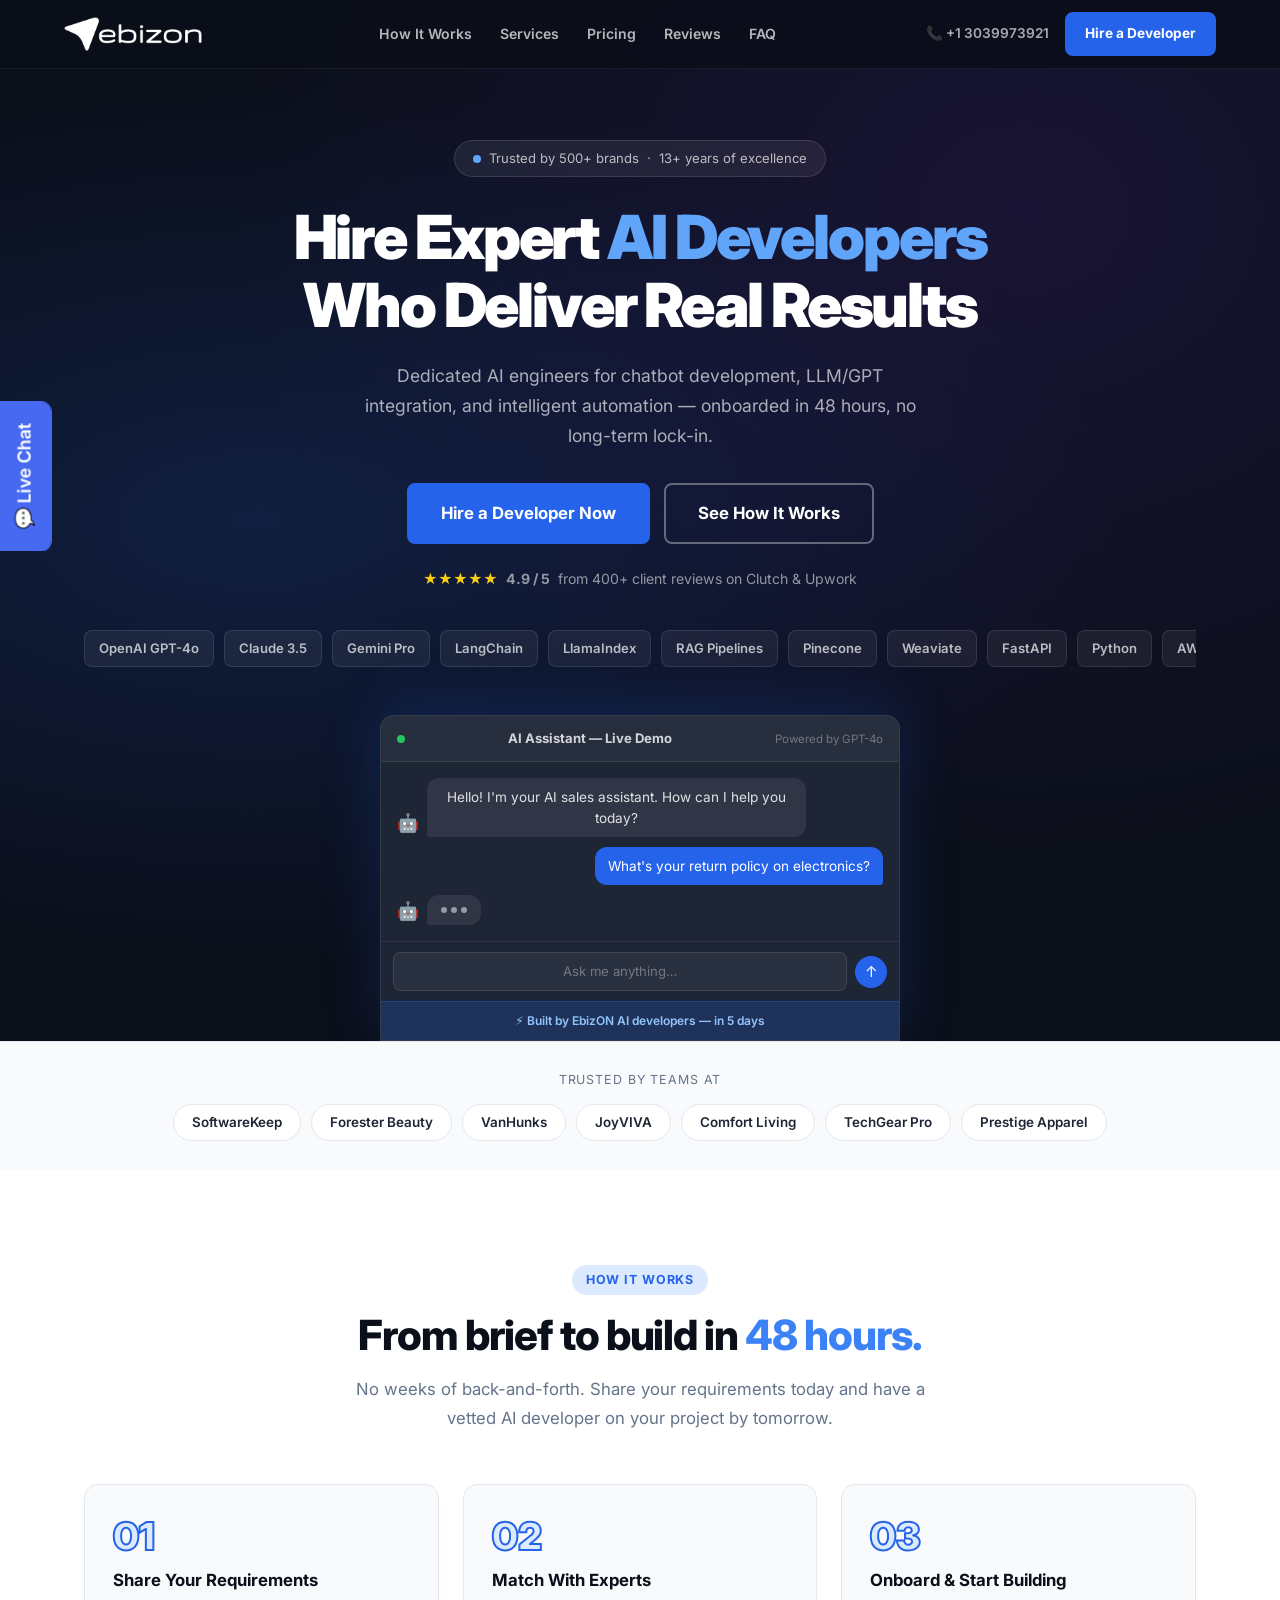
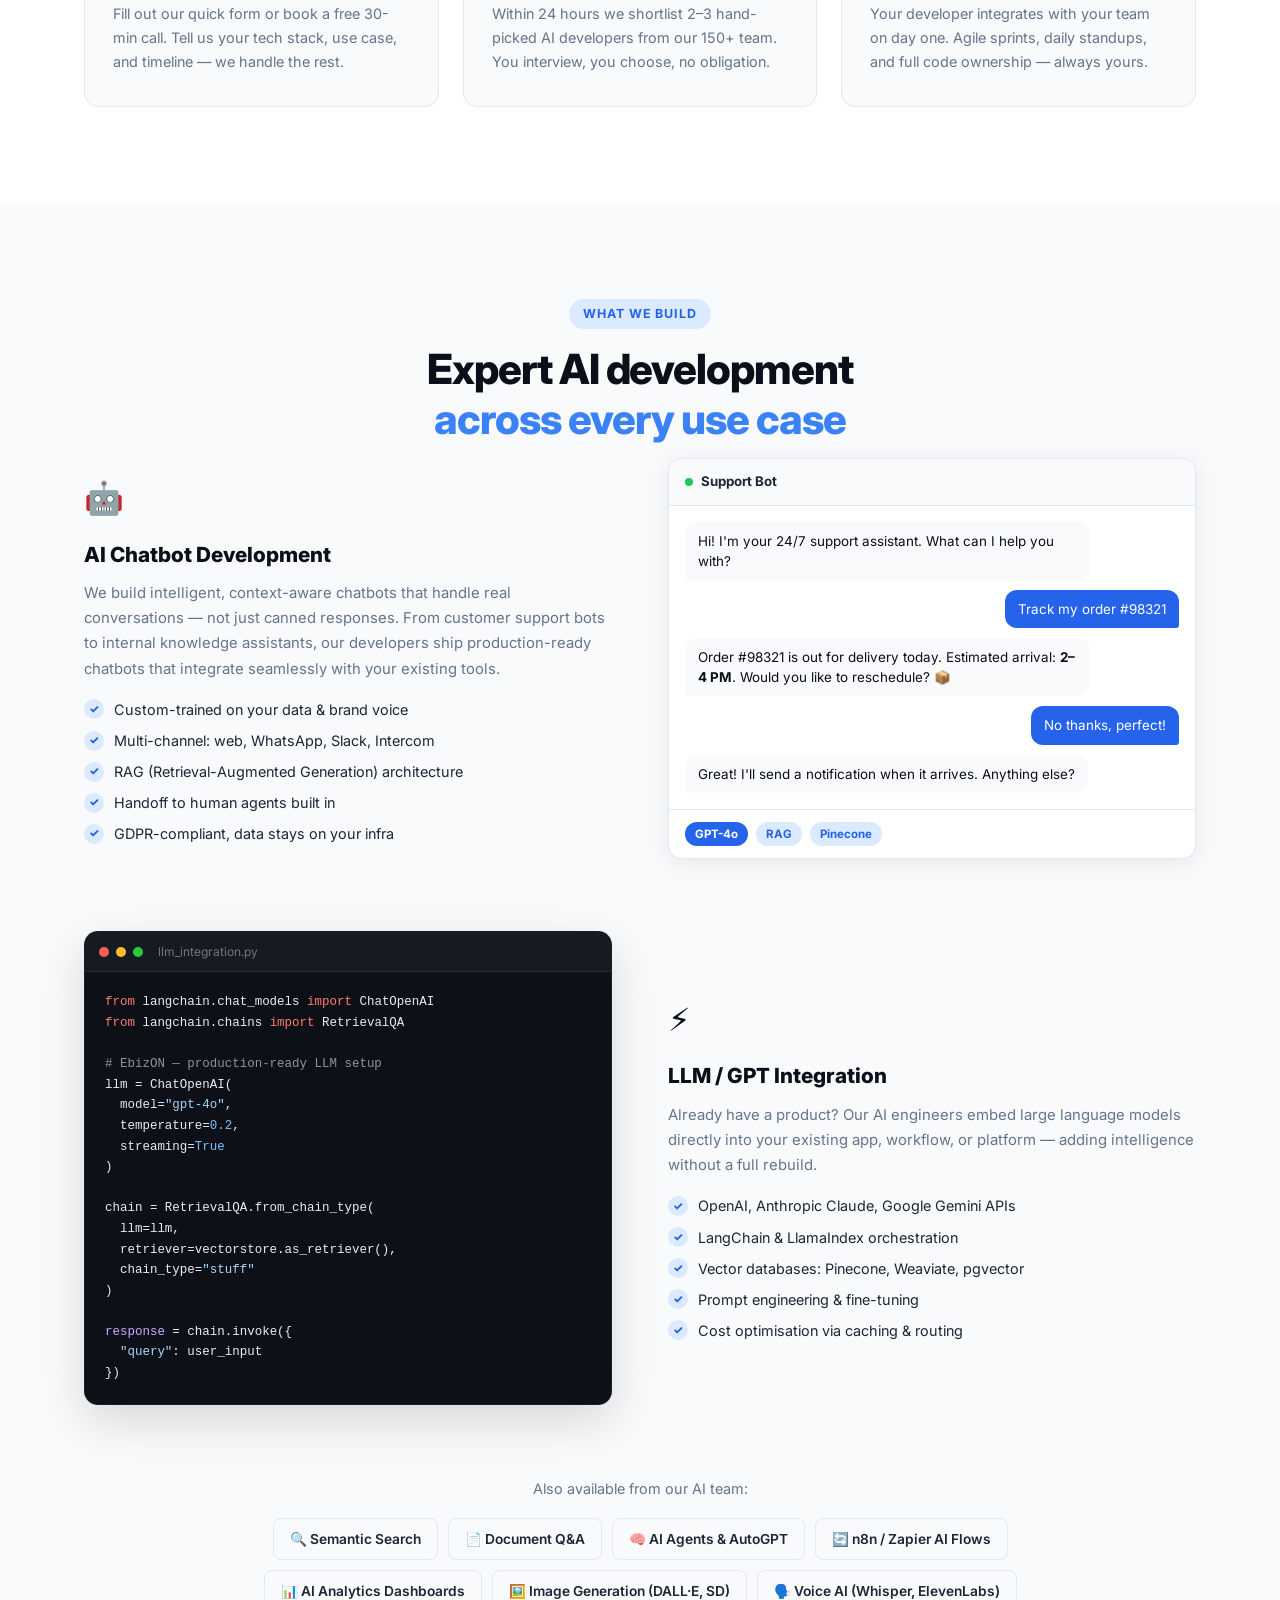
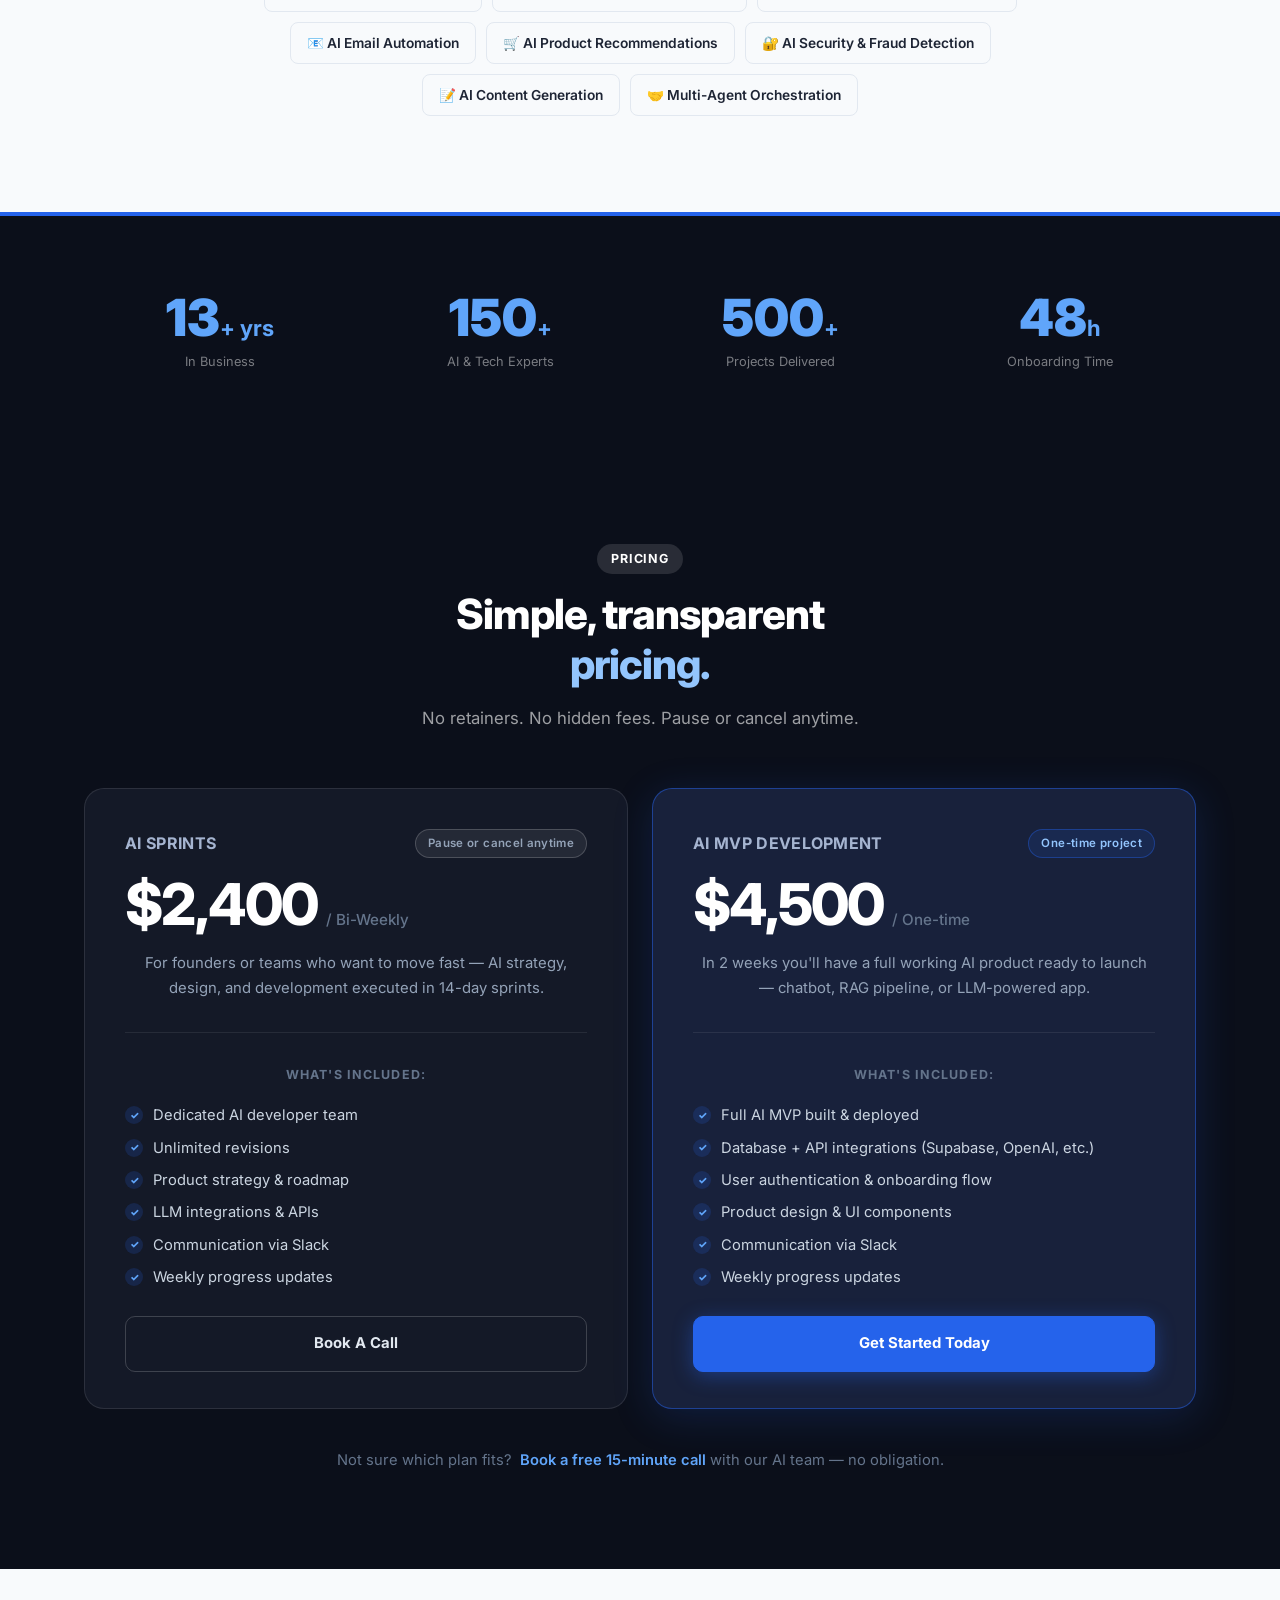
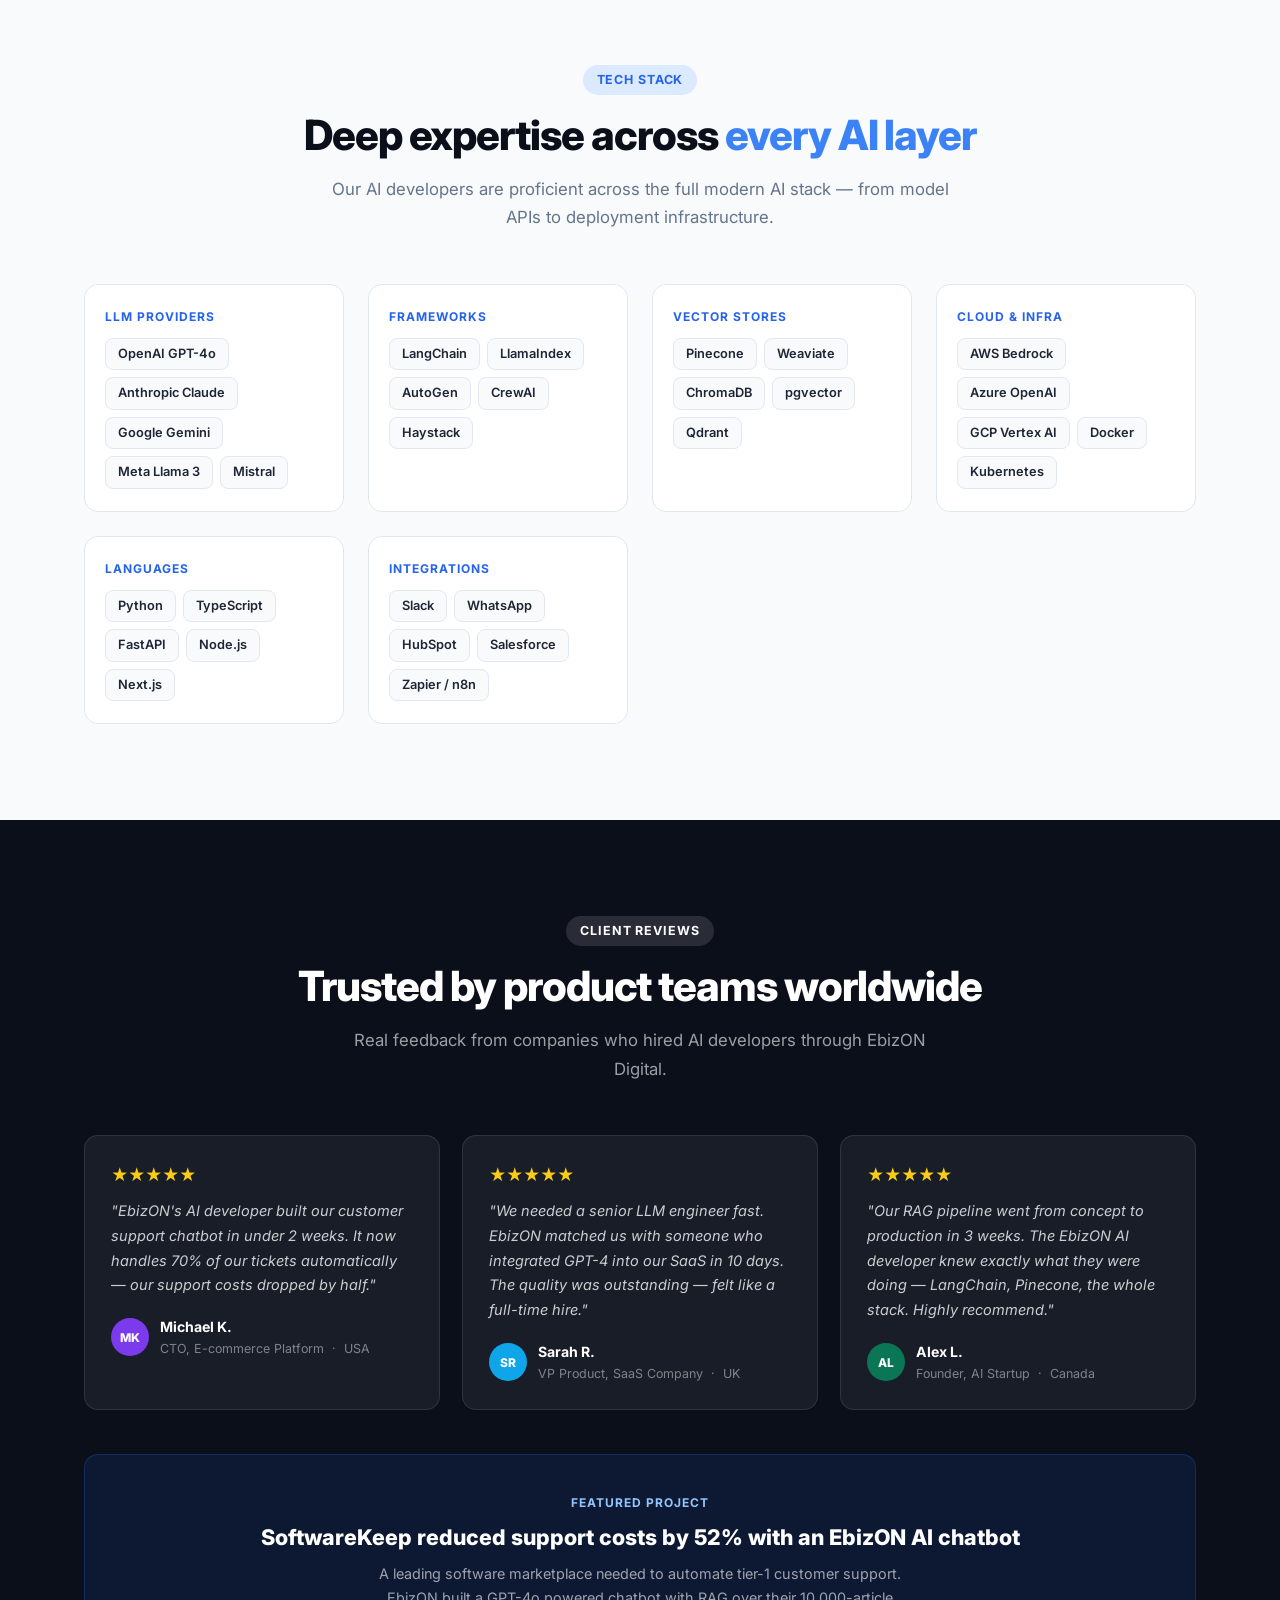
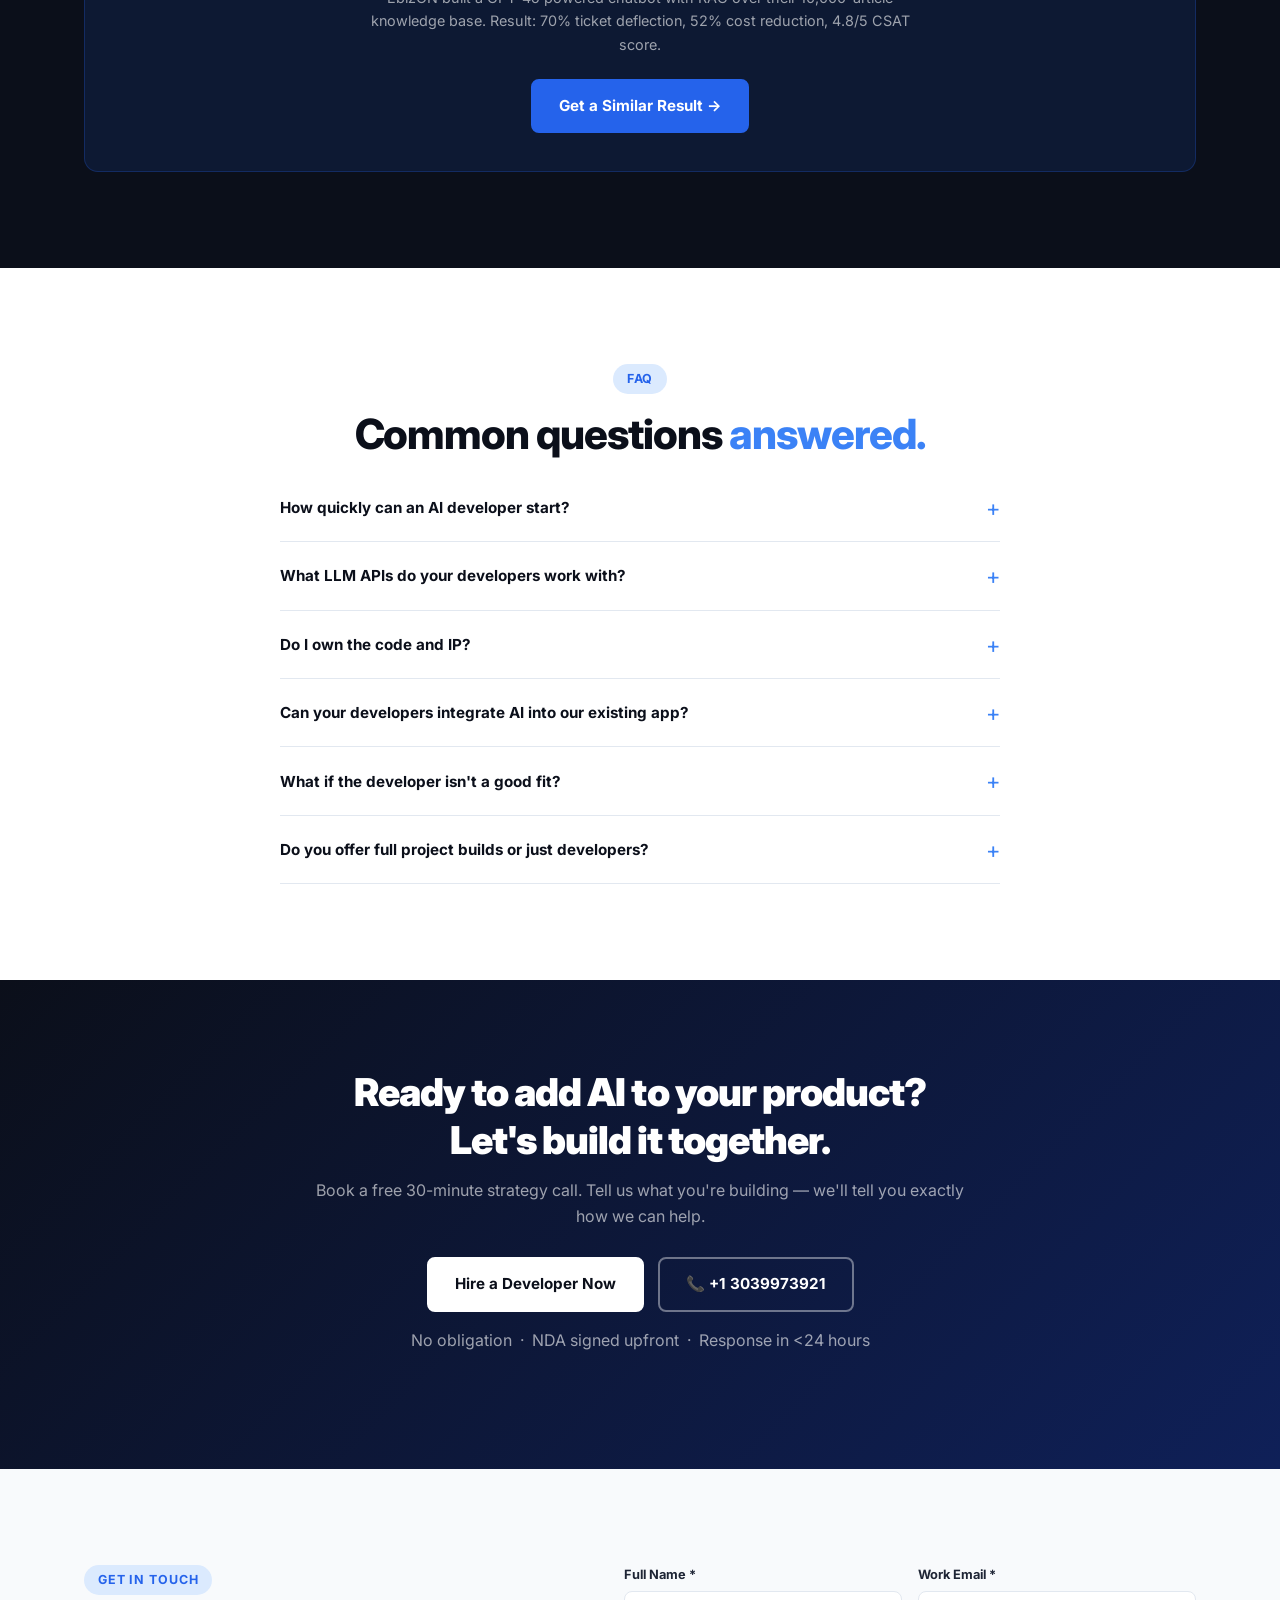
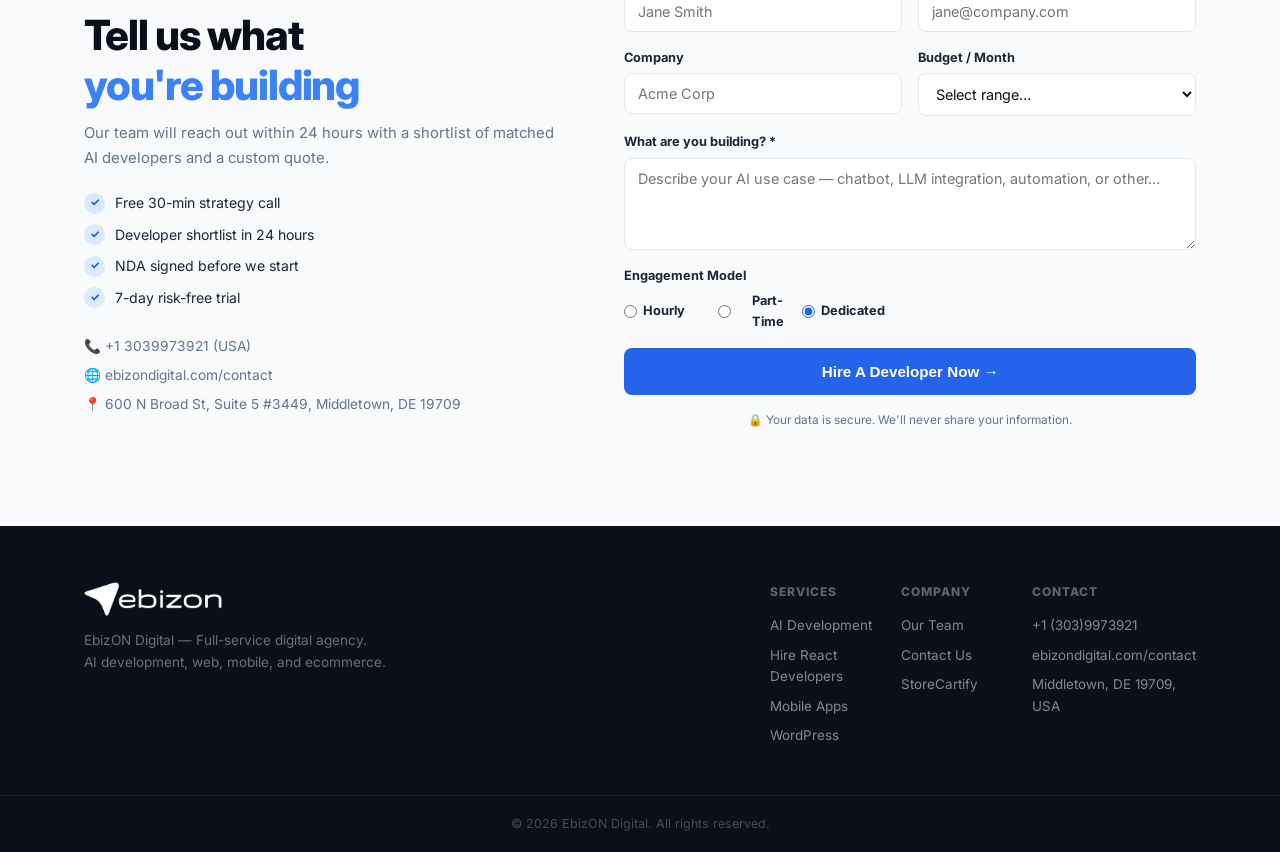
==== ai-developer/index.html @ 6c829e99 "number changed" ====
<!DOCTYPE html>
<html lang="en">

<head>

  <!-- Google Tag Manager -->
  <script>(function (w, d, s, l, i) {
      w[l] = w[l] || []; w[l].push({
        'gtm.start':
          new Date().getTime(), event: 'gtm.js'
      }); var f = d.getElementsByTagName(s)[0],
        j = d.createElement(s), dl = l != 'dataLayer' ? '&l=' + l : ''; j.async = true; j.src =
          'https://www.googletagmanager.com/gtm.js?id=' + i + dl; f.parentNode.insertBefore(j, f);
    })(window, document, 'script', 'dataLayer', 'GTM-TFRWGHP');</script>
  <!-- End Google Tag Manager -->


  <meta charset="UTF-8" />
  <meta name="viewport" content="width=device-width, initial-scale=1.0" />
  <title>Hire AI Developer | EbizON Digital — Expert AI Chatbot & LLM Integration Teams</title>
  <meta name="description"
    content="Hire dedicated AI developers from EbizON Digital. Expert teams in AI chatbot development, LLM/GPT integration, OpenAI, Claude, and LangChain. 13+ years, 500+ projects." />
  <link rel="preconnect" href="https://fonts.googleapis.com" />
  <link rel="preconnect" href="https://fonts.gstatic.com" crossorigin />
  <link href="https://fonts.googleapis.com/css2?family=Inter:wght@400;500;600;700;800;900&display=swap"
    rel="stylesheet" />
  <link rel="stylesheet" href="style.css?v=5" />
  <link rel="icon" type="image/png" href="favicon.png" sizes="50x50" />
</head>

<body>

  <!-- Google Tag Manager (noscript) -->
  <noscript><iframe src="https://www.googletagmanager.com/ns.html?id=GTM-TFRWGHP" height="0" width="0"
      style="display:none;visibility:hidden"></iframe></noscript>
  <!-- End Google Tag Manager (noscript) -->

  <div class="live-chat-banner" id="liveChatBanner">
    <div class="live-chat-inner">

      <img src="https://static.intercomassets.com/avatars/2113949/square_128/custom_avatar-1604047472.png" alt="Agent">

      <h2>LIVE CHAT - ONLINE NOW</h2>

      <p>Hi, we are here to help if you have questions.</p>

      <div class="live-chat-btns">
        <a href="javascript:void(0)" onclick="window.Intercom && window.Intercom('show'); closeBanner()"
          class="start-btn plausible-event-name=Yes , Start Now">
          Yes , Start Now
        </a>

        <a href="javascript:void(0)" class="no-btn plausible-event-name=No , Thanks" onclick="closeBanner()">
          No, Thanks
        </a>
      </div>

    </div>
  </div>

  <!-- ══ NAVBAR ═══════════════════════════════════════════════════════════ -->
  <header id="navbar">
    <div class="nav-inner">
      <a href="https://www.ebizondigital.com/" class="nav-logo">
        <img src="logo.webp" alt="EbizON Digital" class="logo-img logo-img-light" />
      </a>
      <nav id="navLinks" class="nav-links">
        <a href="#how-it-works">How It Works</a>
        <a href="#services">Services</a>
        <a href="#pricing">Pricing</a>
        <a href="#testimonials">Reviews</a>
        <a href="#faq">FAQ</a>
      </nav>
      <div class="nav-right">
        <a href="tel:+18183356585" class="nav-phone">📞 +1 3039973921</a>
        <a href="#contact" class="btn btn-primary btn-sm">Hire a Developer</a>
      </div>
      <button id="burger" class="burger" aria-label="Menu">
        <span></span><span></span><span></span>
      </button>
    </div>
  </header>

  <!-- ══ HERO ══════════════════════════════════════════════════════════════ -->
  <section class="hero">
    <div class="hero-inner">
      <div class="eyebrow">
        <span class="eyebrow-dot"></span>
        Trusted by 500+ brands &nbsp;·&nbsp; 13+ years of excellence
      </div>
      <h1>Hire Expert <em>AI Developers</em><br>Who Deliver Real Results</h1>
      <p class="hero-sub">Dedicated AI engineers for chatbot development, LLM/GPT integration, and intelligent
        automation — onboarded in 48 hours, no long-term lock-in.</p>
      <div class="hero-ctas">
        <a href="#contact" class="btn btn-primary btn-lg plausible-event-name=Hire a Developer Now">Hire a Developer
          Now</a>
        <a href="#how-it-works" class="btn btn-outline btn-lg plausible-event-name=See How It Works">See How It
          Works</a>
      </div>
      <div class="hero-proof">
        <span class="stars">★★★★★</span>
        <strong>4.9 / 5</strong>
        <span>from 400+ client reviews on Clutch &amp; Upwork</span>
      </div>

      <!-- Tech stack ticker -->
      <div class="tech-ticker">
        <div class="ticker-track">
          <span class="tech-tag">OpenAI GPT-4o</span>
          <span class="tech-tag">Claude 3.5</span>
          <span class="tech-tag">Gemini Pro</span>
          <span class="tech-tag">LangChain</span>
          <span class="tech-tag">LlamaIndex</span>
          <span class="tech-tag">RAG Pipelines</span>
          <span class="tech-tag">Pinecone</span>
          <span class="tech-tag">Weaviate</span>
          <span class="tech-tag">FastAPI</span>
          <span class="tech-tag">Python</span>
          <span class="tech-tag">AWS Bedrock</span>
          <span class="tech-tag">Azure OpenAI</span>
          <!-- repeat -->
          <span class="tech-tag">OpenAI GPT-4o</span>
          <span class="tech-tag">Claude 3.5</span>
          <span class="tech-tag">Gemini Pro</span>
          <span class="tech-tag">LangChain</span>
          <span class="tech-tag">LlamaIndex</span>
          <span class="tech-tag">RAG Pipelines</span>
          <span class="tech-tag">Pinecone</span>
          <span class="tech-tag">Weaviate</span>
          <span class="tech-tag">FastAPI</span>
          <span class="tech-tag">Python</span>
          <span class="tech-tag">AWS Bedrock</span>
          <span class="tech-tag">Azure OpenAI</span>
        </div>
      </div>

      <!-- AI chat preview card -->
      <div class="hero-card-wrap">
        <div class="hero-card">
          <div class="card-header">
            <span class="card-dot online"></span>
            <span class="card-title">AI Assistant — Live Demo</span>
            <span class="card-status">Powered by GPT-4o</span>
          </div>
          <div class="card-msgs">
            <div class="msg bot">
              <div class="msg-av">🤖</div>
              <div class="msg-bubble">Hello! I'm your AI sales assistant. How can I help you today?</div>
            </div>
            <div class="msg user">
              <div class="msg-bubble">What's your return policy on electronics?</div>
            </div>
            <div class="msg bot">
              <div class="msg-av">🤖</div>
              <div class="msg-bubble typing">
                <span></span><span></span><span></span>
              </div>
            </div>
          </div>
          <div class="card-input">
            <div class="card-input-field">Ask me anything…</div>
            <button class="card-send">↑</button>
          </div>
          <div class="card-badge">⚡ Built by EbizON AI developers — in 5 days</div>
        </div>
      </div>
    </div>
  </section>

  <!-- ══ TRUST BAR ═════════════════════════════════════════════════════════ -->
  <section class="trust-bar">
    <div class="trust-inner">
      <p class="trust-label">Trusted by teams at</p>
      <div class="trust-logos">
        <span class="logo-pill">SoftwareKeep</span>
        <span class="logo-pill">Forester Beauty</span>
        <span class="logo-pill">VanHunks</span>
        <span class="logo-pill">JoyVIVA</span>
        <span class="logo-pill">Comfort Living</span>
        <span class="logo-pill">TechGear Pro</span>
        <span class="logo-pill">Prestige Apparel</span>
      </div>
    </div>
  </section>

  <!-- ══ HOW IT WORKS ═══════════════════════════════════════════════════════ -->
  <section class="section bg-white" id="how-it-works">
    <div class="section-inner">
      <span class="pill">How It Works</span>
      <h2>From brief to build in <em>48 hours.</em></h2>
      <p class="section-sub">No weeks of back-and-forth. Share your requirements today and have a vetted AI developer on
        your project by tomorrow.</p>
      <div class="steps">
        <div class="step-card">
          <div class="step-num">01</div>
          <h3>Share Your Requirements</h3>
          <p>Fill out our quick form or book a free 30-min call. Tell us your tech stack, use case, and timeline — we
            handle the rest.</p>
        </div>
        <div class="step-card">
          <div class="step-num">02</div>
          <h3>Match With Experts</h3>
          <p>Within 24 hours we shortlist 2–3 hand-picked AI developers from our 150+ team. You interview, you choose,
            no obligation.</p>
        </div>
        <div class="step-card">
          <div class="step-num">03</div>
          <h3>Onboard &amp; Start Building</h3>
          <p>Your developer integrates with your team on day one. Agile sprints, daily standups, and full code ownership
            — always yours.</p>
        </div>
      </div>
    </div>
  </section>

  <!-- ══ SERVICES ════════════════════════════════════════════════════════════ -->
  <section class="section bg-gray" id="services">
    <div class="section-inner">
      <span class="pill">What We Build</span>
      <h2>Expert AI development<br><em>across every use case</em></h2>

      <!-- Service 1: Chatbot -->
      <div class="feat-split">
        <div class="feat-text">
          <div class="feat-icon-wrap">🤖</div>
          <h3>AI Chatbot Development</h3>
          <p>We build intelligent, context-aware chatbots that handle real conversations — not just canned responses.
            From customer support bots to internal knowledge assistants, our developers ship production-ready chatbots
            that integrate seamlessly with your existing tools.</p>
          <ul class="feat-list">
            <li>Custom-trained on your data &amp; brand voice</li>
            <li>Multi-channel: web, WhatsApp, Slack, Intercom</li>
            <li>RAG (Retrieval-Augmented Generation) architecture</li>
            <li>Handoff to human agents built in</li>
            <li>GDPR-compliant, data stays on your infra</li>
          </ul>
        </div>
        <div class="feat-visual">
          <div class="fv-chat">
            <div class="fv-chat-header">
              <span class="fv-online"></span> Support Bot
            </div>
            <div class="fv-chat-body">
              <div class="fv-msg bot-msg">Hi! I'm your 24/7 support assistant. What can I help you with?</div>
              <div class="fv-msg user-msg">Track my order #98321</div>
              <div class="fv-msg bot-msg">Order #98321 is out for delivery today. Estimated arrival: <strong>2–4
                  PM</strong>. Would you like to reschedule? 📦</div>
              <div class="fv-msg user-msg">No thanks, perfect!</div>
              <div class="fv-msg bot-msg">Great! I'll send a notification when it arrives. Anything else?</div>
            </div>
            <div class="fv-chat-tags">
              <span class="fv-tag blue">GPT-4o</span>
              <span class="fv-tag">RAG</span>
              <span class="fv-tag">Pinecone</span>
            </div>
          </div>
        </div>
      </div>

      <!-- Service 2: LLM Integration -->
      <div class="feat-split feat-split-rev">
        <div class="feat-visual">
          <div class="fv-code">
            <div class="fv-code-header">
              <span class="fv-dot r"></span>
              <span class="fv-dot y"></span>
              <span class="fv-dot g"></span>
              <span class="fv-code-file">llm_integration.py</span>
            </div>
            <pre class="fv-pre"><span class="tok-kw">from</span> langchain.chat_models <span class="tok-kw">import</span> ChatOpenAI
<span class="tok-kw">from</span> langchain.chains <span class="tok-kw">import</span> RetrievalQA

<span class="tok-cm"># EbizON — production-ready LLM setup</span>
llm = ChatOpenAI(
  model=<span class="tok-str">"gpt-4o"</span>,
  temperature=<span class="tok-num">0.2</span>,
  streaming=<span class="tok-bool">True</span>
)

chain = RetrievalQA.from_chain_type(
  llm=llm,
  retriever=vectorstore.as_retriever(),
  chain_type=<span class="tok-str">"stuff"</span>
)

<span class="tok-fn">response</span> = chain.invoke({
  <span class="tok-str">"query"</span>: user_input
})</pre>
          </div>
        </div>
        <div class="feat-text">
          <div class="feat-icon-wrap">⚡</div>
          <h3>LLM / GPT Integration</h3>
          <p>Already have a product? Our AI engineers embed large language models directly into your existing app,
            workflow, or platform — adding intelligence without a full rebuild.</p>
          <ul class="feat-list">
            <li>OpenAI, Anthropic Claude, Google Gemini APIs</li>
            <li>LangChain &amp; LlamaIndex orchestration</li>
            <li>Vector databases: Pinecone, Weaviate, pgvector</li>
            <li>Prompt engineering &amp; fine-tuning</li>
            <li>Cost optimisation via caching &amp; routing</li>
          </ul>
        </div>
      </div>

      <!-- Additional capabilities chips -->
      <div class="section-inner-narrow" style="text-align:center;margin-top:16px;">
        <p style="color:var(--muted);font-size:.9rem;margin-bottom:18px;">Also available from our AI team:</p>
        <div class="chips">
          <span class="chip">🔍 Semantic Search</span>
          <span class="chip">📄 Document Q&amp;A</span>
          <span class="chip">🧠 AI Agents &amp; AutoGPT</span>
          <span class="chip">🔄 n8n / Zapier AI Flows</span>
          <span class="chip">📊 AI Analytics Dashboards</span>
          <span class="chip">🖼️ Image Generation (DALL·E, SD)</span>
          <span class="chip">🗣️ Voice AI (Whisper, ElevenLabs)</span>
          <span class="chip">📧 AI Email Automation</span>
          <span class="chip">🛒 AI Product Recommendations</span>
          <span class="chip">🔐 AI Security &amp; Fraud Detection</span>
          <span class="chip">📝 AI Content Generation</span>
          <span class="chip">🤝 Multi-Agent Orchestration</span>
        </div>
      </div>
    </div>
  </section>

  <!-- ══ STATS ══════════════════════════════════════════════════════════════ -->
  <section class="stats-band">
    <div class="stats-inner">
      <div class="stat-item">
        <span class="stat-n" data-target="13">0</span><span class="stat-s">+ yrs</span>
        <span class="stat-l">In Business</span>
      </div>
      <div class="stat-item">
        <span class="stat-n" data-target="150">0</span><span class="stat-s">+</span>
        <span class="stat-l">AI &amp; Tech Experts</span>
      </div>
      <div class="stat-item">
        <span class="stat-n" data-target="500">0</span><span class="stat-s">+</span>
        <span class="stat-l">Projects Delivered</span>
      </div>
      <div class="stat-item">
        <span class="stat-n" data-target="48">0</span><span class="stat-s">h</span>
        <span class="stat-l">Onboarding Time</span>
      </div>
    </div>
  </section>

  <!-- ══ PRICING ══════════════════════════════════════════════════════════════ -->
  <section class="section bg-dark" id="pricing">
    <div class="section-inner">
      <span class="pill pill-dark">Pricing</span>
      <h2 class="light">Simple, transparent<br><em>pricing.</em></h2>
      <p class="section-sub light">No retainers. No hidden fees. Pause or cancel anytime.</p>

      <div class="creme-pricing">

        <!-- Card 1: Sprints -->
        <div class="creme-card">
          <div class="creme-card-top">
            <div class="creme-plan-meta">
              <span class="creme-plan-name">AI Sprints</span>
              <span class="creme-pause-badge">Pause or cancel anytime</span>
            </div>
            <div class="creme-price-row">
              <span class="creme-price">$2,400</span>
              <span class="creme-period">/ Bi-Weekly</span>
            </div>
            <p class="creme-desc">For founders or teams who want to move fast — AI strategy, design, and development
              executed in 14-day sprints.</p>
          </div>
          <div class="creme-divider"></div>
          <div class="creme-card-bottom">
            <p class="creme-includes">What's included:</p>
            <ul class="creme-perks">
              <li>Dedicated AI developer team</li>
              <li>Unlimited revisions</li>
              <li>Product strategy &amp; roadmap</li>
              <li>LLM integrations &amp; APIs</li>
              <li>Communication via Slack</li>
              <li>Weekly progress updates</li>
            </ul>
            <a href="#contact" class="creme-btn active plausible-event-name=Book A Call">Book A Call</a>
          </div>
        </div>

        <!-- Card 2: MVP Development -->
        <div class="creme-card creme-card-featured">
          <div class="creme-card-top">
            <div class="creme-plan-meta">
              <span class="creme-plan-name">AI MVP Development</span>
              <span class="creme-pause-badge creme-pause-light">One-time project</span>
            </div>
            <div class="creme-price-row">
              <span class="creme-price">$4,500</span>
              <span class="creme-period">/ One-time</span>
            </div>
            <p class="creme-desc">In 2 weeks you'll have a full working AI product ready to launch — chatbot, RAG
              pipeline, or LLM-powered app.</p>
          </div>
          <div class="creme-divider"></div>
          <div class="creme-card-bottom">
            <p class="creme-includes">What's included:</p>
            <ul class="creme-perks">
              <li>Full AI MVP built &amp; deployed</li>
              <li>Database + API integrations (Supabase, OpenAI, etc.)</li>
              <li>User authentication &amp; onboarding flow</li>
              <li>Product design &amp; UI components</li>
              <li>Communication via Slack</li>
              <li>Weekly progress updates</li>
            </ul>
            <a href="#contact" class="creme-btn creme-btn-primary plausible-event-name=Get Started Today">Get Started
              Today</a>
          </div>
        </div>

      </div>

      <!-- Free call CTA -->
      <div class="creme-consult">
        <p>Not sure which plan fits? &nbsp;<a href="#contact"
            class="plausible-event-name=Book a free 15-minute call">Book a free 15-minute call</a> with our AI team — no
          obligation.</p>
      </div>
    </div>
  </section>

  <!-- ══ TECH STACK ══════════════════════════════════════════════════════════ -->
  <section class="section bg-gray">
    <div class="section-inner">
      <span class="pill">Tech Stack</span>
      <h2>Deep expertise across <em>every AI layer</em></h2>
      <p class="section-sub">Our AI developers are proficient across the full modern AI stack — from model APIs to
        deployment infrastructure.</p>
      <div class="stack-grid">
        <div class="stack-group">
          <div class="stack-label">LLM Providers</div>
          <div class="stack-tags">
            <span class="stack-tag">OpenAI GPT-4o</span>
            <span class="stack-tag">Anthropic Claude</span>
            <span class="stack-tag">Google Gemini</span>
            <span class="stack-tag">Meta Llama 3</span>
            <span class="stack-tag">Mistral</span>
          </div>
        </div>
        <div class="stack-group">
          <div class="stack-label">Frameworks</div>
          <div class="stack-tags">
            <span class="stack-tag">LangChain</span>
            <span class="stack-tag">LlamaIndex</span>
            <span class="stack-tag">AutoGen</span>
            <span class="stack-tag">CrewAI</span>
            <span class="stack-tag">Haystack</span>
          </div>
        </div>
        <div class="stack-group">
          <div class="stack-label">Vector Stores</div>
          <div class="stack-tags">
            <span class="stack-tag">Pinecone</span>
            <span class="stack-tag">Weaviate</span>
            <span class="stack-tag">ChromaDB</span>
            <span class="stack-tag">pgvector</span>
            <span class="stack-tag">Qdrant</span>
          </div>
        </div>
        <div class="stack-group">
          <div class="stack-label">Cloud & Infra</div>
          <div class="stack-tags">
            <span class="stack-tag">AWS Bedrock</span>
            <span class="stack-tag">Azure OpenAI</span>
            <span class="stack-tag">GCP Vertex AI</span>
            <span class="stack-tag">Docker</span>
            <span class="stack-tag">Kubernetes</span>
          </div>
        </div>
        <div class="stack-group">
          <div class="stack-label">Languages</div>
          <div class="stack-tags">
            <span class="stack-tag">Python</span>
            <span class="stack-tag">TypeScript</span>
            <span class="stack-tag">FastAPI</span>
            <span class="stack-tag">Node.js</span>
            <span class="stack-tag">Next.js</span>
          </div>
        </div>
        <div class="stack-group">
          <div class="stack-label">Integrations</div>
          <div class="stack-tags">
            <span class="stack-tag">Slack</span>
            <span class="stack-tag">WhatsApp</span>
            <span class="stack-tag">HubSpot</span>
            <span class="stack-tag">Salesforce</span>
            <span class="stack-tag">Zapier / n8n</span>
          </div>
        </div>
      </div>
    </div>
  </section>

  <!-- ══ TESTIMONIALS ════════════════════════════════════════════════════════ -->
  <section class="section bg-dark" id="testimonials">
    <div class="section-inner">
      <span class="pill pill-dark">Client Reviews</span>
      <h2 class="light">Trusted by product teams worldwide</h2>
      <p class="section-sub light">Real feedback from companies who hired AI developers through EbizON Digital.</p>

      <div class="testis">
        <div class="testi-card">
          <div class="testi-stars">★★★★★</div>
          <p>"EbizON's AI developer built our customer support chatbot in under 2 weeks. It now handles 70% of our
            tickets automatically — our support costs dropped by half."</p>
          <div class="testi-author">
            <div class="testi-av" style="background:#7c3aed">MK</div>
            <div>
              <strong>Michael K.</strong>
              <span>CTO, E-commerce Platform &nbsp;·&nbsp; USA</span>
            </div>
          </div>
        </div>
        <div class="testi-card">
          <div class="testi-stars">★★★★★</div>
          <p>"We needed a senior LLM engineer fast. EbizON matched us with someone who integrated GPT-4 into our SaaS in
            10 days. The quality was outstanding — felt like a full-time hire."</p>
          <div class="testi-author">
            <div class="testi-av" style="background:#0ea5e9">SR</div>
            <div>
              <strong>Sarah R.</strong>
              <span>VP Product, SaaS Company &nbsp;·&nbsp; UK</span>
            </div>
          </div>
        </div>
        <div class="testi-card">
          <div class="testi-stars">★★★★★</div>
          <p>"Our RAG pipeline went from concept to production in 3 weeks. The EbizON AI developer knew exactly what
            they were doing — LangChain, Pinecone, the whole stack. Highly recommend."</p>
          <div class="testi-author">
            <div class="testi-av" style="background:#0a7655">AL</div>
            <div>
              <strong>Alex L.</strong>
              <span>Founder, AI Startup &nbsp;·&nbsp; Canada</span>
            </div>
          </div>
        </div>
      </div>

      <!-- Case study -->
      <div class="case-study">
        <div class="case-label">Featured Project</div>
        <h3>SoftwareKeep reduced support costs by 52% with an EbizON AI chatbot</h3>
        <p>A leading software marketplace needed to automate tier-1 customer support. EbizON built a GPT-4o powered
          chatbot with RAG over their 10,000-article knowledge base. Result: 70% ticket deflection, 52% cost reduction,
          4.8/5 CSAT score.</p>
        <a href="#contact" class="btn btn-primary active plausible-event-name=Get a Similar Result">Get a Similar Result
          →</a>
      </div>
    </div>
  </section>

  <!-- ══ FAQ ════════════════════════════════════════════════════════════════ -->
  <section class="section bg-white" id="faq">
    <div class="section-inner faq-wrap">
      <span class="pill">FAQ</span>
      <h2>Common questions <em>answered.</em></h2>
      <div class="faq-list">
        <div class="faq-item">
          <button class="faq-q" onclick="toggleFaq(this)">How quickly can an AI developer start?<span
              class="faq-ico">+</span></button>
          <div class="faq-a">
            <p>Most clients have a developer matched and onboarded within 24–48 hours. We shortlist candidates, you do a
              quick interview, and work starts immediately after. No lengthy procurement process.</p>
          </div>
        </div>
        <div class="faq-item">
          <button class="faq-q" onclick="toggleFaq(this)">What LLM APIs do your developers work with?<span
              class="faq-ico">+</span></button>
          <div class="faq-a">
            <p>Our AI engineers are proficient with OpenAI (GPT-4o, GPT-4 Turbo), Anthropic Claude, Google Gemini, Meta
              Llama 3, and Mistral. We also handle self-hosted open-source models if you need to keep everything
              on-prem.</p>
          </div>
        </div>
        <div class="faq-item">
          <button class="faq-q" onclick="toggleFaq(this)">Do I own the code and IP?<span
              class="faq-ico">+</span></button>
          <div class="faq-a">
            <p>100% yes. All code, models, and intellectual property belong to you from day one. We sign an NDA and IP
              assignment agreement before any work begins. Your data and codebase never leave your infrastructure unless
              you explicitly choose cloud hosting.</p>
          </div>
        </div>
        <div class="faq-item">
          <button class="faq-q" onclick="toggleFaq(this)">Can your developers integrate AI into our existing app?<span
              class="faq-ico">+</span></button>
          <div class="faq-a">
            <p>Absolutely. Most of our projects are integrations, not greenfield builds. Our engineers work with
              existing codebases across Python, Node.js, TypeScript, PHP, and more — adding AI capabilities via APIs,
              microservices, or embedded SDKs.</p>
          </div>
        </div>
        <div class="faq-item">
          <button class="faq-q" onclick="toggleFaq(this)">What if the developer isn't a good fit?<span
              class="faq-ico">+</span></button>
          <div class="faq-a">
            <p>We offer a 7-day risk-free trial. If you're not 100% satisfied, we replace the developer at no extra cost
              — or issue a full refund. We've done this for 13+ years and our 4.9/5 rating speaks for itself.</p>
          </div>
        </div>
        <div class="faq-item">
          <button class="faq-q" onclick="toggleFaq(this)">Do you offer full project builds or just developers?<span
              class="faq-ico">+</span></button>
          <div class="faq-a">
            <p>Both. You can hire individual AI developers to augment your team, or hand the entire project to us —
              we'll provide a full team including AI engineers, a project manager, and QA. Visit <a
                href="https://www.ebizondigital.com/" style="color:var(--blue)">ebizondigital.com</a> for full-project
              services.</p>
          </div>
        </div>
      </div>
    </div>
  </section>

  <!-- ══ CTA BAND ══════════════════════════════════════════════════════════ -->
  <section class="cta-band">
    <div class="cta-inner">
      <h2>Ready to add AI to your product?<br>Let's build it together.</h2>
      <p>Book a free 30-minute strategy call. Tell us what you're building — we'll tell you exactly how we can help.</p>
      <div class="cta-btns">
        <a href="#contact" class="btn btn-white plausible-event-name=Hire a Developer Now">Hire a Developer Now</a>
        <a href="tel:+13039973921" class="btn btn-white-outline plausible-event-name=Call Now">📞 +1 3039973921</a>
      </div>
      <p class="cta-fine">No obligation &nbsp;·&nbsp; NDA signed upfront &nbsp;·&nbsp; Response in &lt;24 hours</p>
    </div>
  </section>

  <!-- ══ CONTACT ════════════════════════════════════════════════════════════ -->
  <section class="section bg-gray" id="contact">
    <div class="section-inner contact-wrap">
      <div class="contact-left">
        <span class="pill">Get in Touch</span>
        <h2>Tell us what<br><em>you're building</em></h2>
        <p>Our team will reach out within 24 hours with a shortlist of matched AI developers and a custom quote.</p>
        <div class="bullets">
          <div class="bullet">
            <div class="bullet-icon">✓</div>Free 30-min strategy call
          </div>
          <div class="bullet">
            <div class="bullet-icon">✓</div>Developer shortlist in 24 hours
          </div>
          <div class="bullet">
            <div class="bullet-icon">✓</div>NDA signed before we start
          </div>
          <div class="bullet">
            <div class="bullet-icon">✓</div>7-day risk-free trial
          </div>
        </div>
        <div class="contact-links">
          <a href="tel:+13039973921">📞 +1 3039973921 (USA)</a>
          <a href="https://www.ebizondigital.com/contact/">🌐 ebizondigital.com/contact</a>
          <a href="#">📍 600 N Broad St, Suite 5 #3449, Middletown, DE 19709</a>
        </div>
      </div>
      <div class="contact-right">
        <form action="https://www.getdrip.com/forms/764167327/submissions" method="post"
          data-drip-embedded-form="764167327" id="drip-ef-764167327" class="contact-form">
          <div class="form-row">
            <div class="field"><label>Full Name *</label><input id="drip-full-name" name="fields[full_name]" type="text"
                placeholder="Jane Smith" required /></div>
            <div class="field"><label>Work Email *</label><input id="drip-email" name="fields[email]" type="email"
                placeholder="jane@company.com" required /></div>
          </div>
          <div class="form-row">
            <div class="field"><label>Company</label><input id="drip-company" name="fields[company]" type="text"
                placeholder="Acme Corp" /></div>
            <div class="field"><label>Budget / Month</label>
              <select id="drip-budget-range" name="fields[budget_range]">
                <option value="">Select range…</option>
                <option>Under $1,000</option>
                <option>$1,000 – $3,000</option>
                <option>$3,000 – $10,000</option>
                <option>$10,000+</option>
                <option>Prefer to discuss</option>
              </select>
            </div>
          </div>
          <div class="field">
            <label>What are you building? *</label>
            <textarea id="drip-what-are-you-building" name="fields[what_are_you_building]" rows="4"
              placeholder="Describe your AI use case — chatbot, LLM integration, automation, or other…"
              required></textarea>
          </div>
          <div class="field">
            <label>Engagement Model</label>
            <div class="radio-group">
              <label class="radio-opt"> <input type="radio" id="67873" name="fields[engagement_model]" value="Hourly">
                Hourly</label>
              <label class="radio-opt"><input type="radio" id="67874" name="fields[engagement_model]" value="Part-Time">
                Part-Time</label>
              <label class="radio-opt"><input type="radio" id="67875" name="fields[engagement_model]" value="Dedicated"
                  checked /> Dedicated</label>
            </div>
          </div>


          <input type="hidden" id="hidden-source" name="fields[utm_source]" value="">
          <input type="hidden" id="hidden-campaign" name="fields[utm_campaign]" value="">
          <input type="hidden" id="hidden-landing-page" name="fields[landing_page]" value="">
          <input type="hidden" id="hidden-ip-address" name="fields[ip_address]" value="">
          <input type="hidden" id="hidden-location" name="fields[location]" value="">

          <input type="submit" class="btn btn-primary btn-full active plausible-event-name=Hire A Developer Now"
            value="Hire A Developer Now →" data-drip-attribute="sign-up-button" />
          <p class="form-note">🔒 Your data is secure. We'll never share your information.</p>
        </form>
      </div>
    </div>
  </section>

  <!-- ══ FOOTER ══════════════════════════════════════════════════════════════ -->
  <footer class="footer">
    <div class="foot-inner">
      <div class="foot-brand">
        <img src="logo.webp" alt="EbizON Digital" class="logo-img logo-img-light" />
        <p>EbizON Digital — Full-service digital agency.<br>AI development, web, mobile, and ecommerce.</p>
      </div>
      <div class="foot-links">
        <div class="foot-col">
          <div class="foot-col-title">Services</div>
          <a href="https://www.ebizondigital.com/technology/ai/">AI Development</a>
          <a href="https://www.ebizondigital.com/hire-react-developer/">Hire React Developers</a>
          <a href="https://www.ebizondigital.com/mobile-app-developement-services/">Mobile Apps</a>
          <a href="https://www.ebizondigital.com/wordpress-developement-servicess/">WordPress</a>
        </div>
        <div class="foot-col">
          <div class="foot-col-title">Company</div>
          <a href="https://www.ebizondigital.com/our-team-2/">Our Team</a>
          <a href="https://www.ebizondigital.com/contact/">Contact Us</a>
          <a href="https://storecartify.com/">StoreCartify</a>
        </div>
        <div class="foot-col">
          <div class="foot-col-title">Contact</div>
          <a href="tel:+13039973921">+1 (303)9973921</a>
          <a href="https://www.ebizondigital.com/contact/">ebizondigital.com/contact</a>
          <a href="#">Middletown, DE 19709, USA</a>
        </div>
      </div>
    </div>
    <div class="foot-bottom">
      <p>© 2026 EbizON Digital. All rights reserved.</p>
    </div>
  </footer>

  <!-- Back to top -->
  <button id="backTop" title="Back to top">↑</button>

  <!-- Toast -->
  <div id="toast">✅ Thanks! We'll be in touch within 24 hours.</div>

  <a href="javascript:void(0)" class="live-chat-sticky" onclick="window.Intercom && window.Intercom('show')">
    💬 Live Chat
  </a>

  <script src="script.js" data-cfasync="false"></script>
</body>

</html>
---- ai-developer/style.css ----
/* ══════════════════════════════════════════════════════════════════
   EbizON Digital — Hire AI Developer Landing Page
   Colour palette: deep navy + electric blue (logo shown as brand mark)
   ══════════════════════════════════════════════════════════════════ */

/* ── Tokens ─────────────────────────────────────────────────────── */
:root {
  --ink: #0b0f1a;
  --ink-2: #1e2535;
  --muted: #64748b;
  --border: #e2e8f0;
  --surface: #ffffff;
  --gray-bg: #f8fafc;
  --blue: #2563eb;
  --blue-d: #1d4ed8;
  --blue-l: #dbeafe;
  --blue-m: #3b82f6;
  /* amber tokens kept so amber-specific rules still compile cleanly */
  --amber: #fabc12;
  --amber-d: #d99f0d;
  --amber-dd: #a87a08;
  --amber-l: #fef9e0;
  --dark: #0b0f1a;
  --radius-sm: 8px;
  --radius: 14px;
  --radius-lg: 22px;
  --shadow: 0 4px 24px rgba(0, 0, 0, .08);
  --shadow-lg: 0 16px 48px rgba(0, 0, 0, .14);
  --t: .2s ease;
}

/* ── Reset ──────────────────────────────────────────────────────── */
*,
*::before,
*::after {
  box-sizing: border-box;
  margin: 0;
  padding: 0;
}

html {
  scroll-behavior: smooth;
}

body {
  font-family: 'Inter', system-ui, sans-serif;
  color: var(--ink);
  background: var(--surface);
  line-height: 1.6;
  -webkit-font-smoothing: antialiased;
}

a {
  text-decoration: none;
  color: inherit;
}

img {
  max-width: 100%;
  display: block;
}

button {
  font-family: inherit;
  cursor: pointer;
}

/* ── Shared buttons ─────────────────────────────────────────────── */
.btn {
  display: inline-flex;
  align-items: center;
  gap: 7px;
  padding: 13px 26px;
  border-radius: var(--radius-sm);
  font-weight: 700;
  font-size: .95rem;
  text-decoration: none !important;
  transition: var(--t);
  border: 2px solid transparent;
  white-space: nowrap;
}

.btn-lg {
  padding: 15px 32px;
  font-size: 1.05rem;
}

.btn-sm {
  padding: 9px 18px;
  font-size: .85rem;
}

.btn-full {
  width: 100%;
  justify-content: center;
}

.btn-primary {
  background: var(--blue);
  border-color: var(--blue);
  color: #fff !important;
}

.btn-primary:hover {
  background: var(--blue-d);
  border-color: var(--blue-d);
}

.btn-outline {
  background: transparent;
  border-color: rgba(255, 255, 255, .35);
  color: #fff !important;
}

.btn-outline:hover {
  border-color: #fff;
  background: rgba(255, 255, 255, .08);
}

.btn-white {
  background: #fff;
  border-color: #fff;
  color: var(--ink) !important;
}

.btn-white:hover {
  background: var(--blue-l);
}

.btn-white-outline {
  background: transparent;
  border-color: rgba(255, 255, 255, .4);
  color: #fff !important;
}

.btn-white-outline:hover {
  background: rgba(255, 255, 255, .1);
}

/* ── Shared section ─────────────────────────────────────────────── */
.section {
  padding: 96px 0;
}

.bg-white {
  background: var(--surface);
}

.bg-gray {
  background: var(--gray-bg);
}

.bg-dark {
  background: var(--dark);
}

.section-inner {
  max-width: 1160px;
  margin: 0 auto;
  padding: 0 24px;
  text-align: center;
}

.section-inner-narrow {
  max-width: 880px;
  margin: 0 auto;
  padding: 0 24px;
}

.pill {
  display: inline-block;
  background: var(--blue-l);
  color: var(--blue);
  font-size: .78rem;
  font-weight: 700;
  letter-spacing: .07em;
  text-transform: uppercase;
  padding: 5px 14px;
  border-radius: 99px;
  margin-bottom: 16px;
}

.pill-dark {
  background: rgba(255, 255, 255, .12);
  color: #fff;
}

h2 {
  font-size: clamp(1.7rem, 3.5vw, 2.6rem);
  font-weight: 800;
  line-height: 1.2;
  letter-spacing: -.025em;
  margin-bottom: 14px;
}

h2 em {
  color: var(--blue-m);
  font-style: normal;
}

h2.light {
  color: #fff;
}

h2.light em {
  color: #93c5fd;
}

.section-sub {
  font-size: 1.05rem;
  color: var(--muted);
  max-width: 620px;
  margin: 0 auto 52px;
  line-height: 1.7;
}

.section-sub.light {
  color: rgba(255, 255, 255, .6);
}

/* ── Navbar ─────────────────────────────────────────────────────── */
#navbar {
  position: fixed;
  top: 0;
  left: 0;
  right: 0;
  z-index: 100;
  background: rgba(11, 15, 26, .92);
  backdrop-filter: blur(14px);
  border-bottom: 1px solid rgba(255, 255, 255, .06);
  transition: box-shadow var(--t);
}

#navbar.scrolled {
  box-shadow: 0 4px 24px rgba(0, 0, 0, .25);
}

.nav-inner {
  max-width: 1200px;
  margin: 0 auto;
  display: flex;
  align-items: center;
  gap: 28px;
  padding: 0 24px;
  height: 68px;
}

.nav-logo {
  display: flex;
  align-items: center;
  flex-shrink: 0;
}

.logo-img {
  height: 34px;
  width: auto;
}

.logo-img-light {
  filter: brightness(0) invert(1);
}

.nav-links {
  display: flex;
  gap: 28px;
  flex: 1;
  justify-content: center;
}

.nav-links a {
  font-size: .88rem;
  font-weight: 600;
  color: rgba(255, 255, 255, .7);
  transition: color var(--t);
}

.nav-links a:hover {
  color: #fff;
}

.nav-right {
  display: flex;
  align-items: center;
  gap: 16px;
  flex-shrink: 0;
}

.nav-phone {
  font-size: .85rem;
  color: rgba(255, 255, 255, .65);
  font-weight: 600;
  white-space: nowrap;
}

.burger {
  display: none;
  flex-direction: column;
  gap: 5px;
  background: none;
  border: none;
  padding: 6px;
  cursor: pointer;
}

.burger span {
  display: block;
  width: 22px;
  height: 2px;
  background: rgba(255, 255, 255, .8);
  border-radius: 2px;
}

/* ── Hero ───────────────────────────────────────────────────────── */
.hero {
  background: var(--ink);
  background-image:
    radial-gradient(ellipse at 20% 50%, rgba(37, 99, 235, .18) 0%, transparent 60%),
    radial-gradient(ellipse at 80% 20%, rgba(124, 58, 237, .12) 0%, transparent 55%);
  padding-top: 140px;
  padding-bottom: 0;
  overflow: hidden;
}

.hero-inner {
  max-width: 1160px;
  margin: 0 auto;
  padding: 0 24px;
  text-align: center;
  color: #fff;
}

.eyebrow {
  display: inline-flex;
  align-items: center;
  gap: 8px;
  background: rgba(255, 255, 255, .07);
  border: 1px solid rgba(255, 255, 255, .12);
  border-radius: 99px;
  padding: 7px 18px;
  font-size: .82rem;
  color: rgba(255, 255, 255, .7);
  margin-bottom: 26px;
}

.eyebrow-dot {
  width: 8px;
  height: 8px;
  border-radius: 50%;
  background: #60a5fa;
  display: inline-block;
}

.hero h1 {
  font-size: clamp(2.2rem, 5.5vw, 3.8rem);
  font-weight: 900;
  line-height: 1.12;
  margin: 0 0 22px;
  letter-spacing: -.035em;
  color: #fff;
}

.hero h1 em {
  color: #60a5fa;
  font-style: normal;
}

.hero-sub {
  font-size: 1.1rem;
  color: rgba(255, 255, 255, .65);
  max-width: 580px;
  margin: 0 auto 32px;
  line-height: 1.7;
}

.hero-ctas {
  display: flex;
  gap: 14px;
  justify-content: center;
  flex-wrap: wrap;
  margin-bottom: 24px;
}

.hero-proof {
  display: flex;
  align-items: center;
  gap: 8px;
  justify-content: center;
  font-size: .88rem;
  color: rgba(255, 255, 255, .55);
  margin-bottom: 40px;
}

.stars {
  color: #facc15;
}

/* Tech ticker */
.tech-ticker {
  overflow: hidden;
  margin-bottom: 48px;
}

.ticker-track {
  display: flex;
  gap: 10px;
  animation: ticker 22s linear infinite;
  width: max-content;
}

@keyframes ticker {
  from {
    transform: translateX(0);
  }

  to {
    transform: translateX(-50%);
  }
}

.tech-tag {
  background: rgba(255, 255, 255, .06);
  border: 1px solid rgba(255, 255, 255, .1);
  border-radius: var(--radius-sm);
  padding: 7px 14px;
  font-size: .82rem;
  font-weight: 600;
  color: rgba(255, 255, 255, .7);
  white-space: nowrap;
}

/* Hero card */
.hero-card-wrap {
  max-width: 520px;
  margin: 0 auto;
  position: relative;
}

.hero-card {
  background: var(--ink-2);
  border: 1px solid rgba(255, 255, 255, .1);
  border-radius: var(--radius) var(--radius) 0 0;
  overflow: hidden;
  box-shadow: 0 -8px 60px rgba(37, 99, 235, .2);
}

.card-header {
  display: flex;
  align-items: center;
  gap: 8px;
  padding: 12px 16px;
  background: rgba(255, 255, 255, .04);
  border-bottom: 1px solid rgba(255, 255, 255, .07);
}

.card-dot {
  width: 8px;
  height: 8px;
  border-radius: 50%;
}

.card-dot.online {
  background: #22c55e;
}

.card-title {
  font-size: .82rem;
  font-weight: 700;
  color: rgba(255, 255, 255, .8);
  flex: 1;
}

.card-status {
  font-size: .72rem;
  color: rgba(255, 255, 255, .35);
}

.card-msgs {
  padding: 16px;
  display: flex;
  flex-direction: column;
  gap: 10px;
}

.msg {
  display: flex;
  gap: 8px;
  align-items: flex-end;
}

.msg.user {
  justify-content: flex-end;
}

.msg-av {
  font-size: 1.1rem;
  flex-shrink: 0;
}

.msg-bubble {
  background: rgba(255, 255, 255, .08);
  border-radius: 12px 12px 12px 3px;
  padding: 9px 13px;
  font-size: .85rem;
  color: rgba(255, 255, 255, .85);
  max-width: 78%;
  line-height: 1.5;
}

.msg.user .msg-bubble {
  background: var(--blue);
  border-radius: 12px 12px 3px 12px;
  color: #fff;
}

.msg-bubble.typing {
  display: flex;
  align-items: center;
  gap: 4px;
  padding: 12px 14px;
}

.msg-bubble.typing span {
  width: 6px;
  height: 6px;
  border-radius: 50%;
  background: rgba(255, 255, 255, .5);
  animation: typingDot 1.2s infinite;
}

.msg-bubble.typing span:nth-child(2) {
  animation-delay: .2s;
}

.msg-bubble.typing span:nth-child(3) {
  animation-delay: .4s;
}

@keyframes typingDot {

  0%,
  80%,
  100% {
    transform: scale(.8);
    opacity: .4;
  }

  40% {
    transform: scale(1);
    opacity: 1;
  }
}

.card-input {
  display: flex;
  align-items: center;
  gap: 8px;
  padding: 10px 12px;
  border-top: 1px solid rgba(255, 255, 255, .07);
}

.card-input-field {
  flex: 1;
  background: rgba(255, 255, 255, .05);
  border: 1px solid rgba(255, 255, 255, .1);
  border-radius: var(--radius-sm);
  padding: 8px 12px;
  font-size: .82rem;
  color: rgba(255, 255, 255, .35);
}

.card-send {
  width: 32px;
  height: 32px;
  border-radius: 50%;
  background: var(--blue);
  border: none;
  color: #fff;
  font-size: .95rem;
  display: flex;
  align-items: center;
  justify-content: center;
}

.card-badge {
  background: rgba(37, 99, 235, .2);
  border-top: 1px solid rgba(37, 99, 235, .3);
  padding: 9px 16px;
  font-size: .75rem;
  color: #93c5fd;
  font-weight: 600;
  text-align: center;
}

/* ── Trust bar ──────────────────────────────────────────────────── */
.trust-bar {
  background: var(--gray-bg);
  padding: 28px 0;
  border-top: 1px solid var(--border);
}

.trust-inner {
  max-width: 1160px;
  margin: 0 auto;
  padding: 0 24px;
  text-align: center;
}

.trust-label {
  font-size: .78rem;
  color: var(--muted);
  text-transform: uppercase;
  letter-spacing: .07em;
  margin-bottom: 14px;
}

.trust-logos {
  display: flex;
  flex-wrap: wrap;
  gap: 10px;
  justify-content: center;
}

.logo-pill {
  background: #fff;
  border: 1px solid var(--border);
  border-radius: 99px;
  padding: 7px 18px;
  font-size: .84rem;
  font-weight: 600;
  color: var(--ink-2);
}

/* ── Steps ──────────────────────────────────────────────────────── */
.steps {
  display: grid;
  grid-template-columns: repeat(auto-fit, minmax(260px, 1fr));
  gap: 24px;
  margin-top: 8px;
  text-align: left;
}

.step-card {
  background: var(--gray-bg);
  border: 1px solid var(--border);
  border-radius: var(--radius);
  padding: 32px 28px;
  transition: var(--t);
}

.step-card:hover {
  box-shadow: var(--shadow);
  border-color: var(--blue-l);
}

.step-num {
  font-size: 2.4rem;
  font-weight: 900;
  color: var(--blue-l);
  line-height: 1;
  margin-bottom: 12px;
  -webkit-text-stroke: 2px var(--blue);
}

.step-card h3 {
  font-size: 1.05rem;
  font-weight: 700;
  margin-bottom: 8px;
  color: var(--ink);
}

.step-card p {
  font-size: .9rem;
  color: var(--muted);
  line-height: 1.65;
  margin: 0;
}

/* ── Feature splits ─────────────────────────────────────────────── */
.feat-split {
  display: grid;
  grid-template-columns: 1fr 1fr;
  gap: 56px;
  align-items: center;
  margin-bottom: 72px;
  text-align: left;
}

.feat-split-rev .feat-visual {
  order: -1;
}

.feat-icon-wrap {
  font-size: 2rem;
  margin-bottom: 14px;
}

.feat-text h3 {
  font-size: 1.3rem;
  font-weight: 800;
  margin-bottom: 10px;
  color: var(--ink);
}

.feat-text p {
  font-size: .93rem;
  color: var(--muted);
  line-height: 1.7;
  margin-bottom: 16px;
}

.feat-list {
  list-style: none;
  display: flex;
  flex-direction: column;
  gap: 8px;
}

.feat-list li {
  display: flex;
  align-items: center;
  gap: 10px;
  font-size: .9rem;
  color: var(--ink-2);
}

.feat-list li::before {
  content: '✓';
  width: 20px;
  height: 20px;
  border-radius: 50%;
  flex-shrink: 0;
  background: var(--blue-l);
  color: var(--blue);
  font-size: .72rem;
  font-weight: 800;
  display: inline-flex;
  align-items: center;
  justify-content: center;
}

/* Chat visual */
.fv-chat {
  background: #fff;
  border: 1px solid var(--border);
  border-radius: var(--radius);
  overflow: hidden;
  box-shadow: var(--shadow);
}

.fv-chat-header {
  display: flex;
  align-items: center;
  gap: 8px;
  padding: 12px 16px;
  background: var(--gray-bg);
  border-bottom: 1px solid var(--border);
  font-size: .83rem;
  font-weight: 700;
  color: var(--ink-2);
}

.fv-online {
  width: 8px;
  height: 8px;
  border-radius: 50%;
  background: #22c55e;
  flex-shrink: 0;
}

.fv-chat-body {
  padding: 16px;
  display: flex;
  flex-direction: column;
  gap: 10px;
}

.fv-msg {
  max-width: 82%;
  padding: 9px 13px;
  border-radius: 12px;
  font-size: .84rem;
  line-height: 1.5;
}

.bot-msg {
  background: var(--gray-bg);
  color: var(--ink2);
  border-radius: 12px 12px 12px 3px;
  align-self: flex-start;
}

.user-msg {
  background: var(--blue);
  color: #fff;
  border-radius: 12px 12px 3px 12px;
  align-self: flex-end;
}

.fv-chat-tags {
  display: flex;
  gap: 8px;
  padding: 12px 16px;
  border-top: 1px solid var(--border);
}

.fv-tag {
  background: var(--blue-l);
  color: var(--blue);
  font-size: .72rem;
  font-weight: 700;
  padding: 3px 10px;
  border-radius: 99px;
}

.fv-tag.blue {
  background: var(--blue);
  color: #fff;
}

/* Code visual */
.fv-code {
  background: #0d1117;
  border-radius: var(--radius);
  overflow: hidden;
  box-shadow: var(--shadow-lg);
  border: 1px solid rgba(255, 255, 255, .06);
}

.fv-code-header {
  display: flex;
  align-items: center;
  gap: 7px;
  padding: 10px 14px;
  background: #161b22;
  border-bottom: 1px solid rgba(255, 255, 255, .06);
}

.fv-dot {
  width: 10px;
  height: 10px;
  border-radius: 50%;
}

.fv-dot.r {
  background: #ff5f57;
}

.fv-dot.y {
  background: #febc2e;
}

.fv-dot.g {
  background: #28c840;
}

.fv-code-file {
  font-size: .75rem;
  color: rgba(255, 255, 255, .4);
  margin-left: 8px;
}

.fv-pre {
  padding: 20px;
  font-family: 'SF Mono', 'Fira Code', monospace;
  font-size: .78rem;
  line-height: 1.65;
  overflow-x: auto;
  color: #e6edf3;
  white-space: pre;
}

.tok-kw {
  color: #ff7b72;
}

.tok-str {
  color: #a5d6ff;
}

.tok-num {
  color: #79c0ff;
}

.tok-bool {
  color: #79c0ff;
}

.tok-cm {
  color: #8b949e;
}

.tok-fn {
  color: #d2a8ff;
}

/* ── Chips ──────────────────────────────────────────────────────── */
.chips {
  display: flex;
  flex-wrap: wrap;
  gap: 10px;
  justify-content: center;
}

.chip {
  background: var(--gray-bg);
  border: 1px solid var(--border);
  border-radius: var(--radius-sm);
  padding: 9px 16px;
  font-size: .86rem;
  font-weight: 600;
  color: var(--ink-2);
}

/* ── Stats band ─────────────────────────────────────────────────── */
.stats-band {
  background: var(--ink);
  border-top: 4px solid var(--blue);
  padding: 56px 0;
}

.stats-inner {
  max-width: 1160px;
  margin: 0 auto;
  padding: 0 24px;
  display: grid;
  grid-template-columns: repeat(4, 1fr);
  gap: 8px;
}

.stat-item {
  text-align: center;
  padding: 20px 12px;
}

.stat-n {
  font-size: clamp(2rem, 5vw, 3.2rem);
  font-weight: 900;
  color: #60a5fa;
  line-height: 1;
}

.stat-s {
  font-size: 1.4rem;
  font-weight: 700;
  color: #60a5fa;
}

.stat-l {
  display: block;
  font-size: .8rem;
  color: rgba(255, 255, 255, .45);
  margin-top: 6px;
}

/* ── Pricing ─────────────────────────────────────────────────────── */
.pricing-grid {
  display: grid;
  grid-template-columns: repeat(auto-fit, minmax(280px, 1fr));
  gap: 24px;
  max-width: 980px;
  margin: 0 auto 28px;
  text-align: left;
}

.price-card {
  background: #fff;
  border: 1px solid var(--border);
  border-radius: var(--radius);
  padding: 32px 28px;
  position: relative;
  display: flex;
  flex-direction: column;
}

.price-featured {
  background: #eff6ff;
  border-color: var(--blue-m);
  box-shadow: 0 0 0 2px var(--blue-m);
}

.price-badge {
  position: absolute;
  top: -13px;
  left: 50%;
  transform: translateX(-50%);
  background: var(--blue);
  color: #fff;
  font-size: .7rem;
  font-weight: 800;
  letter-spacing: .06em;
  text-transform: uppercase;
  padding: 4px 14px;
  border-radius: 99px;
  white-space: nowrap;
}

.price-icon {
  font-size: 1.6rem;
  margin-bottom: 12px;
}

.price-name {
  font-size: .82rem;
  font-weight: 700;
  text-transform: uppercase;
  letter-spacing: .08em;
  color: var(--muted);
  margin-bottom: 6px;
}

.price-amount {
  font-size: 3rem;
  font-weight: 900;
  color: var(--ink);
  line-height: 1;
}

.price-amount sup {
  font-size: 1.3rem;
  vertical-align: super;
}

.price-unit {
  font-size: 1rem;
  font-weight: 600;
  color: var(--muted);
}

.price-from {
  font-size: .78rem;
  color: var(--muted);
  margin-bottom: 12px;
}

.price-desc {
  font-size: .87rem;
  color: var(--muted);
  line-height: 1.55;
  margin-bottom: 18px;
}

.price-perks {
  list-style: none;
  flex: 1;
  display: flex;
  flex-direction: column;
  gap: 8px;
  margin-bottom: 22px;
}

.price-perks li {
  display: flex;
  align-items: center;
  gap: 9px;
  font-size: .88rem;
  color: var(--ink-2);
}

.price-perks li::before {
  content: '✓';
  width: 18px;
  height: 18px;
  border-radius: 50%;
  flex-shrink: 0;
  background: var(--blue-l);
  color: var(--blue);
  font-size: .68rem;
  font-weight: 800;
  display: inline-flex;
  align-items: center;
  justify-content: center;
}

.price-btn {
  display: block;
  text-align: center;
  padding: 12px 20px;
  border-radius: var(--radius-sm);
  font-weight: 700;
  font-size: .9rem;
  text-decoration: none !important;
  border: 2px solid var(--border);
  color: var(--ink) !important;
  transition: var(--t);
}

.price-btn:hover {
  border-color: var(--blue);
  color: var(--blue) !important;
}

.price-btn-main {
  background: var(--blue);
  border-color: var(--blue);
  color: #fff !important;
}

.price-btn-main:hover {
  background: var(--blue-d);
  border-color: var(--blue-d);
  color: #fff !important;
}

.price-note {
  text-align: center;
  font-size: .84rem;
  color: var(--muted);
}

/* ── Tech stack grid ────────────────────────────────────────────── */
.stack-grid {
  display: grid;
  grid-template-columns: repeat(auto-fit, minmax(220px, 1fr));
  gap: 24px;
  text-align: left;
}

.stack-group {
  background: #fff;
  border: 1px solid var(--border);
  border-radius: var(--radius);
  padding: 22px 20px;
}

.stack-label {
  font-size: .75rem;
  font-weight: 700;
  text-transform: uppercase;
  letter-spacing: .08em;
  color: var(--blue);
  margin-bottom: 12px;
}

.stack-tags {
  display: flex;
  flex-wrap: wrap;
  gap: 7px;
}

.stack-tag {
  background: var(--gray-bg);
  border: 1px solid var(--border);
  border-radius: var(--radius-sm);
  padding: 5px 12px;
  font-size: .8rem;
  font-weight: 600;
  color: var(--ink-2);
}

/* ── Testimonials ─────────────────────────────────────────────────── */
.testis {
  display: grid;
  grid-template-columns: repeat(auto-fit, minmax(280px, 1fr));
  gap: 22px;
  margin-bottom: 44px;
  text-align: left;
}

.testi-card {
  background: rgba(255, 255, 255, .06);
  border: 1px solid rgba(255, 255, 255, .1);
  border-radius: var(--radius);
  padding: 26px;
}

.testi-stars {
  color: #facc15;
  font-size: 1.05rem;
  margin-bottom: 10px;
}

.testi-card p {
  font-size: .91rem;
  color: rgba(255, 255, 255, .78);
  line-height: 1.7;
  margin-bottom: 18px;
  font-style: italic;
}

.testi-author {
  display: flex;
  align-items: center;
  gap: 11px;
}

.testi-av {
  width: 38px;
  height: 38px;
  border-radius: 50%;
  flex-shrink: 0;
  display: flex;
  align-items: center;
  justify-content: center;
  font-size: .75rem;
  font-weight: 800;
  color: #fff;
}

.testi-author strong {
  display: block;
  font-size: .88rem;
  color: #fff;
}

.testi-author span {
  font-size: .78rem;
  color: rgba(255, 255, 255, .45);
  display: block;
}

.case-study {
  background: rgba(37, 99, 235, .12);
  border: 1px solid rgba(37, 99, 235, .25);
  border-radius: var(--radius);
  padding: 38px;
  text-align: center;
}

.case-label {
  font-size: .75rem;
  font-weight: 700;
  text-transform: uppercase;
  letter-spacing: .08em;
  color: #93c5fd;
  margin-bottom: 10px;
}

.case-study h3 {
  font-size: 1.35rem;
  font-weight: 800;
  color: #fff;
  margin-bottom: 10px;
  line-height: 1.35;
}

.case-study p {
  font-size: .9rem;
  color: rgba(255, 255, 255, .6);
  max-width: 560px;
  margin: 0 auto 22px;
  line-height: 1.65;
}

/* ── FAQ ─────────────────────────────────────────────────────────── */
.faq-wrap .section-inner {
  text-align: center;
}

.faq-list {
  max-width: 720px;
  margin: 0 auto;
  text-align: left;
  display: flex;
  flex-direction: column;
}

.faq-item {
  border-bottom: 1px solid var(--border);
}

.faq-q {
  width: 100%;
  display: flex;
  justify-content: space-between;
  align-items: center;
  gap: 12px;
  padding: 18px 0;
  background: none;
  border: none;
  font-size: .95rem;
  font-weight: 700;
  color: var(--ink);
  text-align: left;
  cursor: pointer;
  line-height: 1.4;
  transition: color var(--t);
}

.faq-q:hover {
  color: var(--blue);
}

.faq-ico {
  font-size: 1.4rem;
  font-weight: 400;
  color: var(--blue-m);
  flex-shrink: 0;
  transition: transform var(--t);
}

.faq-q.open .faq-ico {
  transform: rotate(45deg);
}

.faq-a {
  display: none;
  padding-bottom: 16px;
}

.faq-a.open {
  display: block;
}

.faq-a p {
  font-size: .9rem;
  color: var(--muted);
  line-height: 1.7;
  margin: 0;
}

/* ── CTA band ─────────────────────────────────────────────────────── */
.cta-band {
  background: linear-gradient(135deg, var(--ink) 0%, #0f2058 100%);
  padding: 88px 0;
}

.cta-inner {
  max-width: 700px;
  margin: 0 auto;
  padding: 0 24px;
  text-align: center;
  color: #fff;
}

.cta-inner h2 {
  font-size: clamp(1.6rem, 3.5vw, 2.4rem);
  font-weight: 900;
  margin-bottom: 14px;
  line-height: 1.25;
}

.cta-inner p {
  font-size: 1rem;
  color: rgba(255, 255, 255, .6);
  margin-bottom: 28px;
}

.cta-btns {
  display: flex;
  gap: 14px;
  justify-content: center;
  flex-wrap: wrap;
  margin-bottom: 16px;
}

.cta-fine {
  font-size: .8rem;
  color: rgba(255, 255, 255, .35);
}

/* ── Contact ──────────────────────────────────────────────────────── */
.contact-wrap {
  display: grid;
  grid-template-columns: 1fr 1.2fr;
  gap: 64px;
  text-align: left;
}

.contact-left h2 {
  margin-bottom: 10px;
}

.contact-left>p {
  font-size: .93rem;
  color: var(--muted);
  margin-bottom: 22px;
  line-height: 1.65;
}

.bullets {
  display: flex;
  flex-direction: column;
  gap: 9px;
  margin-bottom: 26px;
}

.bullet {
  display: flex;
  align-items: center;
  gap: 10px;
  font-size: .88rem;
  color: var(--ink-2);
}

.bullet-icon {
  width: 21px;
  height: 21px;
  border-radius: 50%;
  flex-shrink: 0;
  background: var(--blue-l);
  color: var(--blue);
  font-size: .7rem;
  font-weight: 800;
  display: flex;
  align-items: center;
  justify-content: center;
}

.contact-links {
  display: flex;
  flex-direction: column;
  gap: 7px;
}

.contact-links a {
  font-size: .86rem;
  color: var(--muted);
  text-decoration: none;
}

.contact-links a:hover {
  color: var(--blue);
}

.contact-form {
  display: flex;
  flex-direction: column;
  gap: 16px;
}

.form-row {
  display: grid;
  grid-template-columns: 1fr 1fr;
  gap: 16px;
}

.field {
  display: flex;
  flex-direction: column;
  gap: 5px;
}

.field label {
  font-size: .8rem;
  font-weight: 700;
  color: var(--ink-2);
}

.field input,
.field select,
.field textarea {
  width: 100%;
  padding: 11px 13px;
  border: 1px solid var(--border);
  border-radius: var(--radius-sm);
  font-size: .9rem;
  color: var(--ink);
  background: #fff;
  outline: none;
  transition: border-color var(--t), box-shadow var(--t);
  font-family: inherit;
  box-sizing: border-box;
}

.field input:focus,
.field select:focus,
.field textarea:focus {
  border-color: var(--blue-m);
  box-shadow: 0 0 0 3px rgba(59, 130, 246, .12);
}

.radio-group {
  display: flex;
  gap: 18px;
}

.radio-opt {
  display: flex;
  align-items: center;
  gap: 6px;
  font-size: .88rem;
  color: var(--ink-2);
  cursor: pointer;
}

.radio-opt input {
  cursor: pointer;
  accent-color: var(--blue);
}

.form-note {
  font-size: .74rem;
  color: var(--muted);
  text-align: center;
  margin: 0;
}

/* ── Footer ───────────────────────────────────────────────────────── */
.footer {
  background: var(--ink);
  padding: 56px 0 0;
}

.foot-inner {
  max-width: 1160px;
  margin: 0 auto;
  padding: 0 24px 48px;
  display: grid;
  grid-template-columns: 1.5fr 1fr;
  gap: 48px;
}

.foot-brand .logo-img {
  margin-bottom: 14px;
}

.foot-brand p {
  font-size: .85rem;
  color: rgba(255, 255, 255, .4);
  line-height: 1.6;
}

.foot-links {
  display: grid;
  grid-template-columns: repeat(3, 1fr);
  gap: 24px;
}

.foot-col {
  display: flex;
  flex-direction: column;
  gap: 8px;
}

.foot-col-title {
  font-size: .75rem;
  font-weight: 800;
  text-transform: uppercase;
  letter-spacing: .08em;
  color: rgba(255, 255, 255, .35);
  margin-bottom: 6px;
}

.foot-col a {
  font-size: .84rem;
  color: rgba(255, 255, 255, .5);
  transition: color var(--t);
}

.foot-col a:hover {
  color: rgba(255, 255, 255, .9);
}

.foot-bottom {
  border-top: 1px solid rgba(255, 255, 255, .06);
  padding: 18px 24px;
  text-align: center;
}

.foot-bottom p {
  font-size: .78rem;
  color: rgba(255, 255, 255, .25);
}

/* ── Back to top ──────────────────────────────────────────────────── */
#backTop {
  position: fixed;
  bottom: 80px;
  right: 20px;
  width: 42px;
  height: 42px;
  border-radius: 50%;
  background: var(--blue);
  border: none;
  color: #fff;
  font-size: 1.1rem;
  display: flex;
  align-items: center;
  justify-content: center;
  opacity: 0;
  pointer-events: none;
  transition: var(--t);
  box-shadow: 0 4px 16px rgba(37, 99, 235, .4);
  cursor: pointer;
}

#backTop.visible {
  opacity: 1;
  pointer-events: auto;
}

#backTop:hover {
  background: var(--blue-d);
}

/* ── Toast ────────────────────────────────────────────────────────── */
#toast {
  position: fixed;
  bottom: 28px;
  left: 50%;
  transform: translateX(-50%) translateY(20px);
  background: var(--ink);
  color: #fff;
  padding: 13px 26px;
  border-radius: var(--radius-sm);
  font-size: .88rem;
  font-weight: 600;
  opacity: 0;
  pointer-events: none;
  transition: opacity .3s, transform .3s;
  z-index: 9999;
  white-space: nowrap;
}

#toast.show {
  opacity: 1;
  transform: translateX(-50%) translateY(0);
}

/* ── Scroll reveal ────────────────────────────────────────────────── */
.reveal {
  opacity: 0;
  transform: translateY(20px);
  transition: opacity .5s ease, transform .5s ease;
}

.reveal.visible {
  opacity: 1;
  transform: none;
}

/* ── Creme-style Pricing ──────────────────────────────────────────── */
.creme-pricing {
  display: grid;
  grid-template-columns: 1fr 1fr;
  gap: 24px;
  margin-top: 56px;
}

.creme-card {
  background: #141927;
  border: 1px solid rgba(255, 255, 255, .1);
  border-radius: 20px;
  padding: 40px 40px 36px;
  display: flex;
  flex-direction: column;
  transition: border-color .2s ease, box-shadow .2s ease;
}

.creme-card:hover {
  border-color: rgba(255, 255, 255, .22);
  box-shadow: 0 24px 64px rgba(0, 0, 0, .45);
}

.creme-card-featured {
  background: #18213b;
  border-color: rgba(37, 99, 235, .5);
  box-shadow: 0 8px 40px rgba(37, 99, 235, .18);
}

.creme-card-featured:hover {
  border-color: var(--blue);
  box-shadow: 0 24px 64px rgba(37, 99, 235, .32);
}

/* ── Card top ── */
.creme-card-top {
  display: flex;
  flex-direction: column;
  gap: 18px;
}

.creme-plan-meta {
  display: flex;
  align-items: center;
  justify-content: space-between;
  flex-wrap: wrap;
  gap: 10px;
}

.creme-plan-name {
  font-size: 1rem;
  font-weight: 700;
  letter-spacing: .02em;
  text-transform: uppercase;
  color: #a5b4d0;
}

.creme-pause-badge {
  display: inline-block;
  padding: 4px 12px;
  border-radius: 999px;
  border: 1px solid rgba(255, 255, 255, .18);
  background: rgba(255, 255, 255, .07);
  color: #94a3b8;
  font-size: .72rem;
  font-weight: 600;
  letter-spacing: .03em;
}

.creme-pause-light {
  border-color: rgba(37, 99, 235, .4);
  background: rgba(37, 99, 235, .12);
  color: #93c5fd;
}

.creme-price-row {
  display: flex;
  align-items: baseline;
  gap: 8px;
}

.creme-price {
  font-size: 3.6rem;
  font-weight: 800;
  line-height: 1;
  color: #fff;
  letter-spacing: -.03em;
}

.creme-period {
  font-size: .95rem;
  font-weight: 500;
  color: #64748b;
}

.creme-desc {
  font-size: .93rem;
  line-height: 1.65;
  color: #94a3b8;
}

/* ── Divider ── */
.creme-divider {
  height: 1px;
  background: rgba(255, 255, 255, .08);
  margin: 32px 0;
}

/* ── Card bottom ── */
.creme-card-bottom {
  display: flex;
  flex-direction: column;
  gap: 20px;
  flex: 1;
}

.creme-includes {
  font-size: .78rem;
  font-weight: 700;
  letter-spacing: .09em;
  text-transform: uppercase;
  color: #64748b;
}

.creme-perks {
  list-style: none;
  display: flex;
  flex-direction: column;
  gap: 11px;
  flex: 1;
}

.creme-perks li {
  display: flex;
  align-items: flex-start;
  gap: 10px;
  font-size: .92rem;
  color: #cbd5e1;
  line-height: 1.45;
}

.creme-perks li::before {
  content: '✓';
  flex-shrink: 0;
  width: 18px;
  height: 18px;
  border-radius: 50%;
  background: rgba(37, 99, 235, .18);
  color: #60a5fa;
  font-size: .65rem;
  font-weight: 800;
  display: flex;
  align-items: center;
  justify-content: center;
  margin-top: 1px;
}

/* ── Buttons ── */
.creme-btn {
  display: block;
  width: 100%;
  text-align: center;
  padding: 15px 24px;
  border-radius: 10px;
  font-size: .93rem;
  font-weight: 700;
  border: 1.5px solid rgba(255, 255, 255, .18);
  background: transparent;
  color: #e2e8f0;
  transition: background .2s ease, border-color .2s ease, color .2s ease;
  margin-top: 8px;
}

.creme-btn:hover {
  background: rgba(255, 255, 255, .08);
  border-color: rgba(255, 255, 255, .32);
  color: #fff;
}

.creme-btn-primary {
  background: var(--blue);
  border-color: var(--blue);
  color: #fff;
  box-shadow: 0 4px 20px rgba(37, 99, 235, .4);
}

.creme-btn-primary:hover {
  background: var(--blue-d);
  border-color: var(--blue-d);
  box-shadow: 0 6px 28px rgba(37, 99, 235, .55);
  color: #fff;
}

/* ── Consult CTA ── */
.creme-consult {
  text-align: center;
  margin-top: 40px;
  font-size: .92rem;
  color: #64748b;
}

.creme-consult a {
  color: #60a5fa;
  font-weight: 600;
  transition: color .2s;
}

.creme-consult a:hover {
  color: #93c5fd;
  text-decoration: underline;
}

.reveal.visible {
  opacity: 1;
  transform: none;
}

.live-chat-sticky {
  position: fixed;
  left: -50px;
  top: 50%;
  transform: rotate(-90deg);
  z-index: 9999;
  background: #4769f1;
  color: #fff;
  padding: 12px 22px;
  border-radius: 0px 0px 10px 10px;
  text-decoration: none;
  font-weight: 600;
  font-size: 18px;
  transition: 0.3s ease;
}

.live-chat-sticky:hover {
  background: #fff;
  color: #4769f1;
}

.live-chat-banner{
    width:100%;
    background: linear-gradient(180deg, #1E3A8A 0%, #3B82F6 100%);
    position:fixed;
    top:-100%;
    left:0;
    z-index:999999;
    padding:28px 20px 18px;
    text-align:center;
    box-sizing:border-box;
    transition:0.5s ease;
    height:auto;
}
.live-chat-banner .live-chat-inner{
    max-width:480px;
    margin:0 auto;
    display:flex;
    flex-direction:column;
    align-items:center;
}
.live-chat-banner.show{
    top:0;
    transform: translateY(0);
    pointer-events: all;
}

.live-chat-inner img{
    width:72px;
    height:72px;
    border-radius:50%;
    object-fit:cover;
    margin-bottom:5px;
}

.live-chat-inner h2{
    color:#fff;
    font-size:30px;
    font-weight:700;
    margin:0;
    letter-spacing:0.5px;
    font-family:Arial,sans-serif;
}

.live-chat-inner p{
    color:#fff;
    font-size:15px;
    /* margin-top:16px; */
    margin-bottom:10px;
    font-family:Arial,sans-serif;
}

.live-chat-btns{
    display:flex;
    justify-content:center;
    gap:12px;
    flex-wrap:wrap;
}

.live-chat-btns a{
    text-decoration:none;
    padding:10px 26px;
    border-radius:40px;
    font-size:15px;
    font-weight:500;
    font-family:Arial,sans-serif;
    transition:0.3s;
}

.start-btn{
    background:white;
    color:black;
}

.no-btn{
    background:#55555f;
    color:#fff;
}

.start-btn:hover{
    background:#fff;
    color:#4769f1;
}

.no-btn:hover{
    background:#666;
}



@media(max-width:768px){

    .live-chat-inner h2{
        font-size:22px;
    }

    .live-chat-inner p{
        font-size:15px;
    }

    .live-chat-btns a{
        font-size:15px;
        padding:12px 20px;
    }
    
}

/* ── Responsive ───────────────────────────────────────────────────── */
@media (max-width: 1024px) {
  .nav-phone {
    display: none;
  }

  .nav-links {
    gap: 18px;
  }
}

@media (max-width: 860px) {
  .feat-split {
    grid-template-columns: 1fr;
    gap: 32px;
  }

  .feat-split-rev .feat-visual {
    order: 0;
  }

  .contact-wrap {
    grid-template-columns: 1fr;
    gap: 36px;
  }

  .stats-inner {
    grid-template-columns: repeat(2, 1fr);
  }

  .foot-inner {
    grid-template-columns: 1fr;
    gap: 32px;
  }

  .nav-links {
    display: none;
    position: fixed;
    top: 68px;
    left: 0;
    right: 0;
    background: var(--ink-2);
    flex-direction: column;
    gap: 0;
    border-bottom: 1px solid rgba(255, 255, 255, .08);
  }

  .nav-links.open {
    display: flex;
  }

  .nav-links a {
    padding: 14px 24px;
    border-bottom: 1px solid rgba(255, 255, 255, .05);
  }

  .burger {
    display: flex;
  }
}

@media (max-width: 860px) {
  .creme-pricing {
    grid-template-columns: 1fr;
  }

  .creme-price {
    font-size: 3rem;
  }
}

@media (max-width: 640px) {
  .form-row {
    grid-template-columns: 1fr;
  }

  .steps {
    grid-template-columns: 1fr;
  }

  .pricing-grid {
    grid-template-columns: 1fr;
  }

  .creme-card {
    padding: 28px 24px;
  }

  .creme-price {
    font-size: 2.6rem;
  }

  .testis {
    grid-template-columns: 1fr;
  }

  .stats-inner {
    grid-template-columns: repeat(2, 1fr);
    gap: 4px;
  }

  .hero-ctas {
    flex-direction: column;
    align-items: center;
  }

  .stack-grid {
    grid-template-columns: 1fr 1fr;
  }

  .foot-links {
    grid-template-columns: 1fr 1fr;
  }
}

@media (max-width: 440px) {
  .stack-grid {
    grid-template-columns: 1fr;
  }

  .foot-links {
    grid-template-columns: 1fr;
  }

  .radio-group {
    flex-direction: column;
    gap: 10px;
  }
}
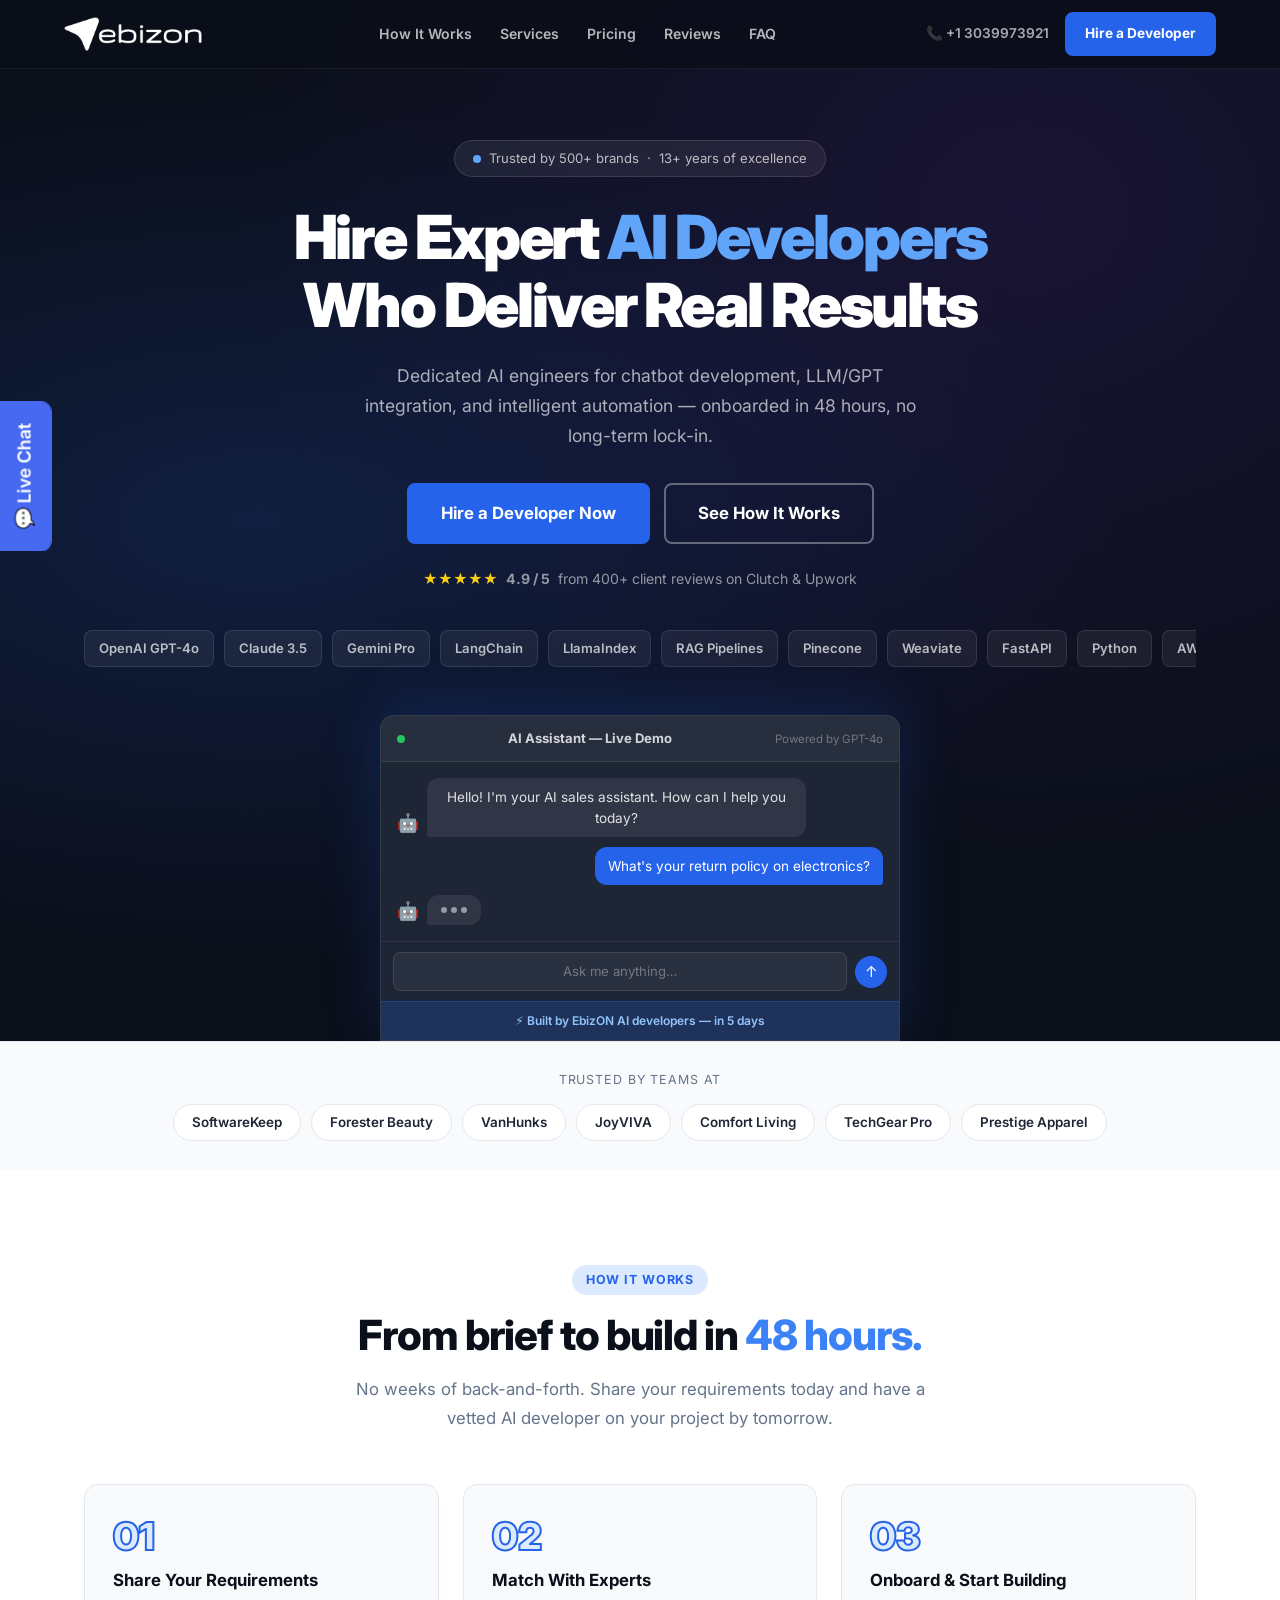
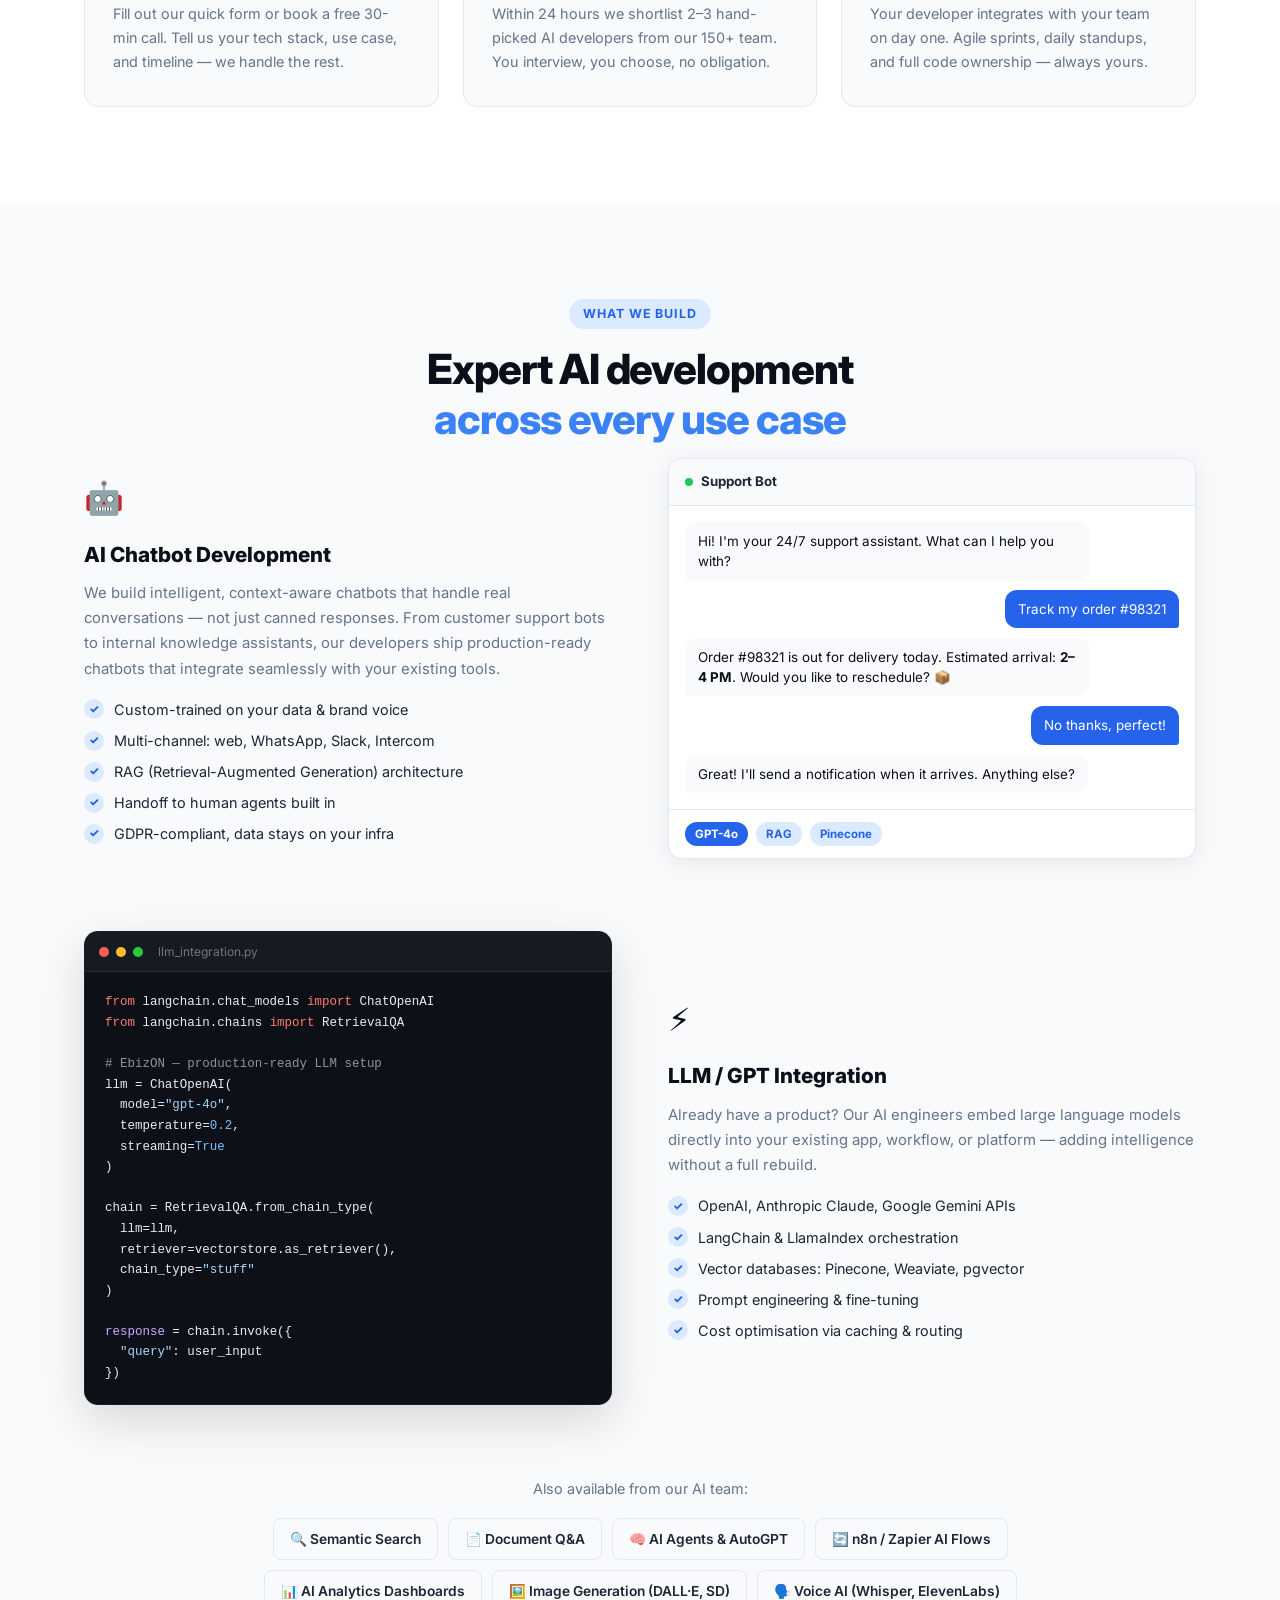
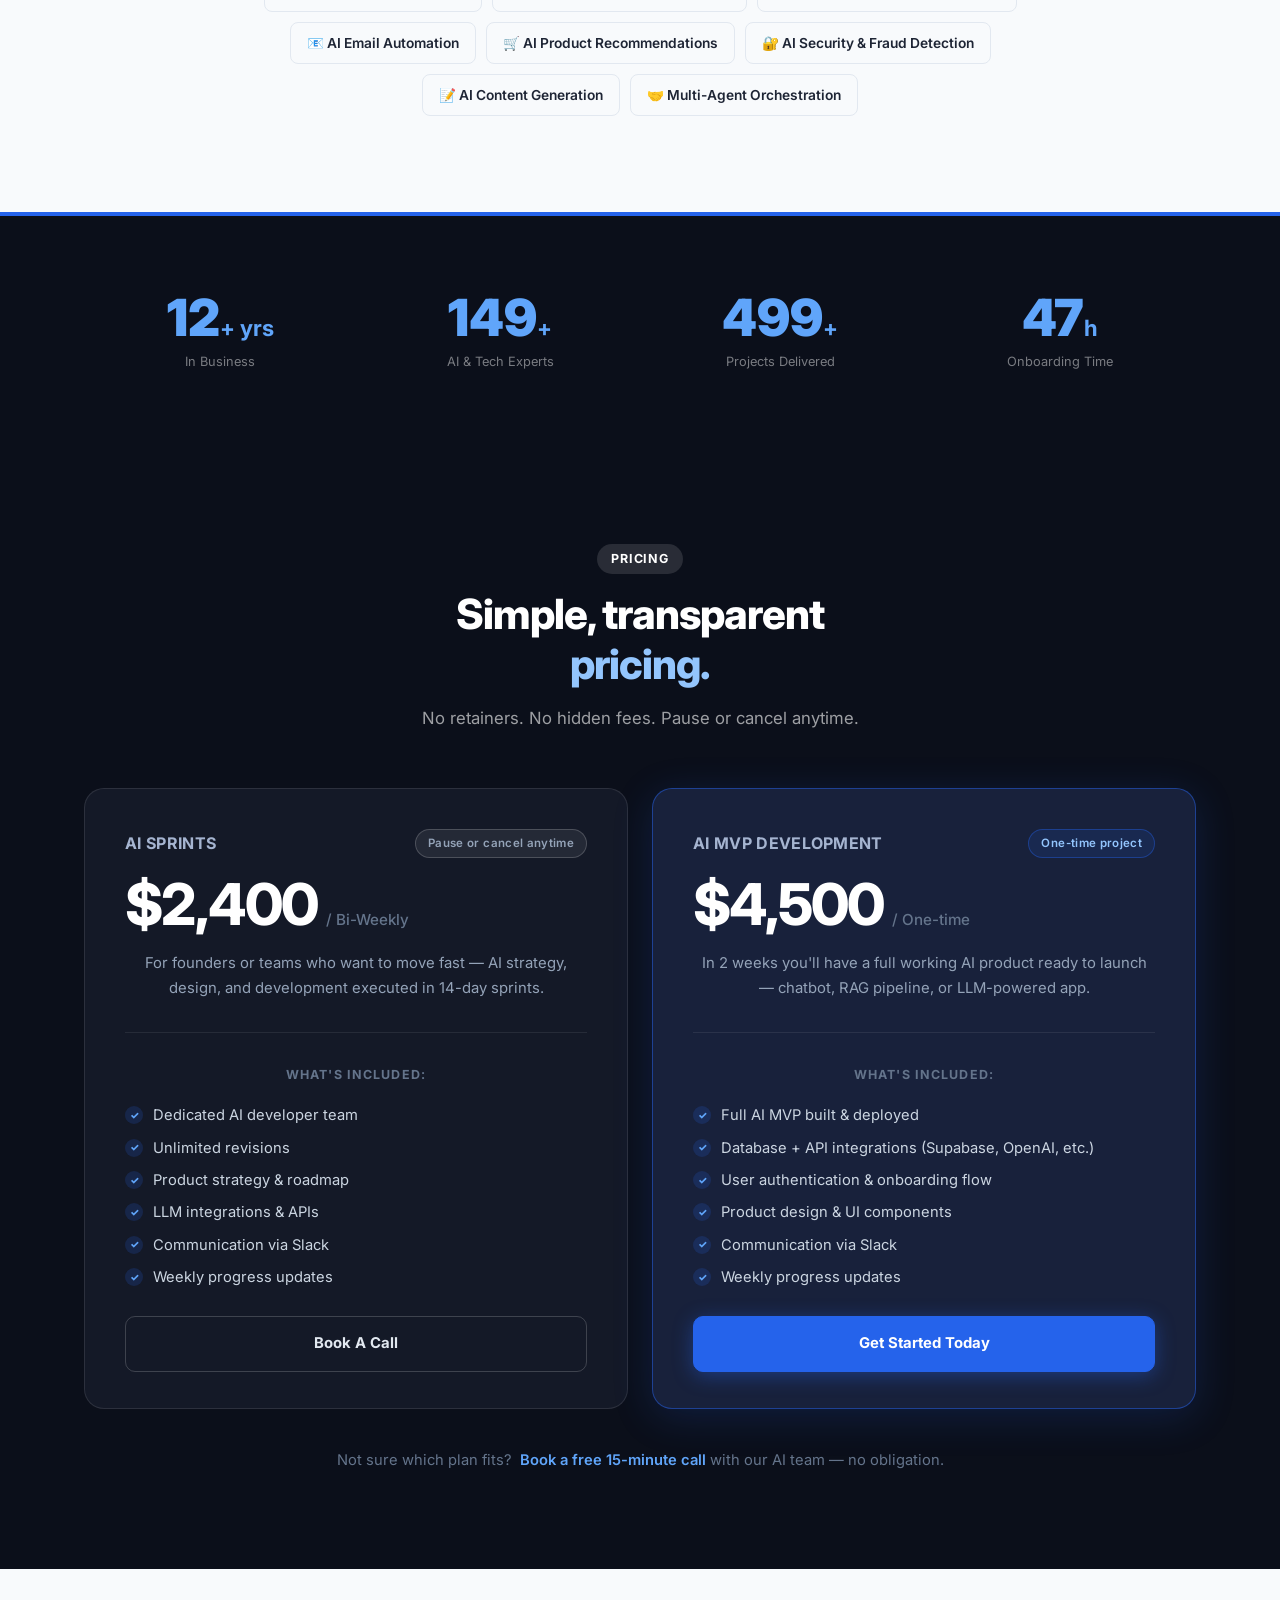
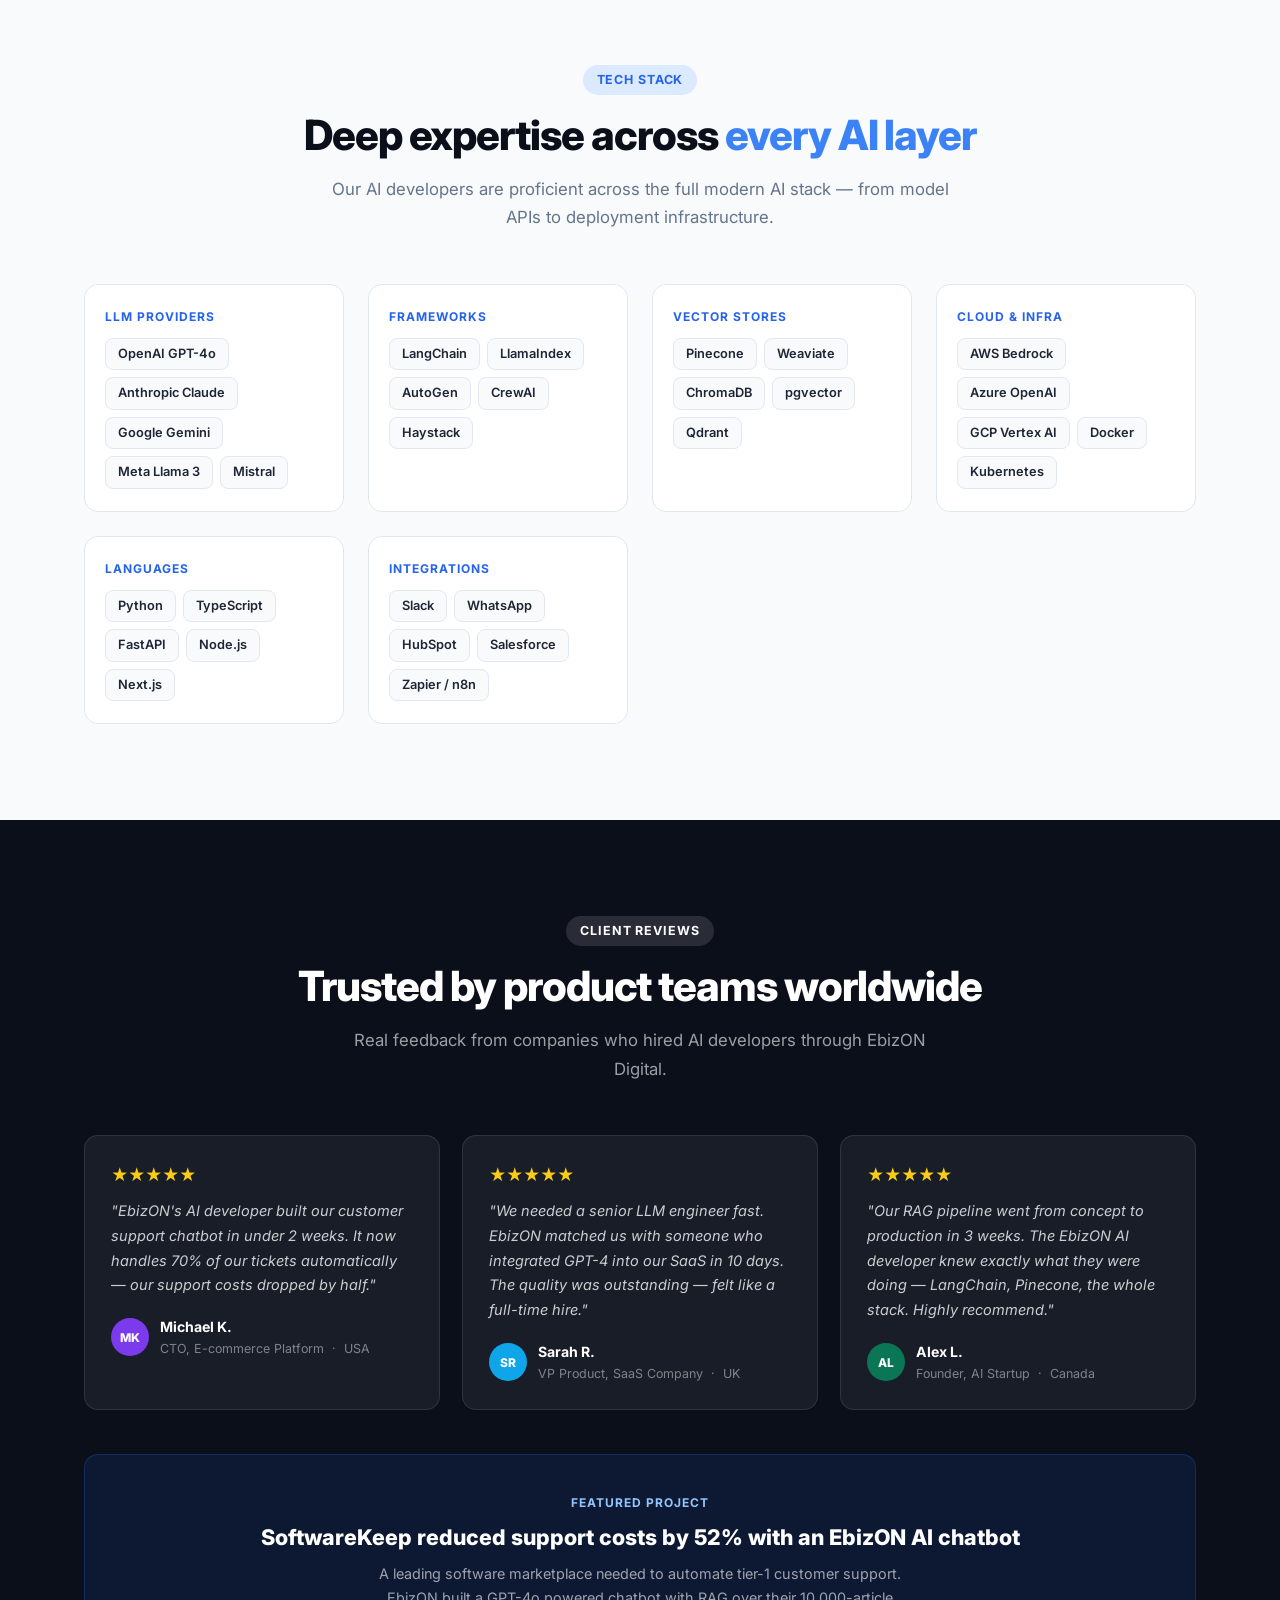
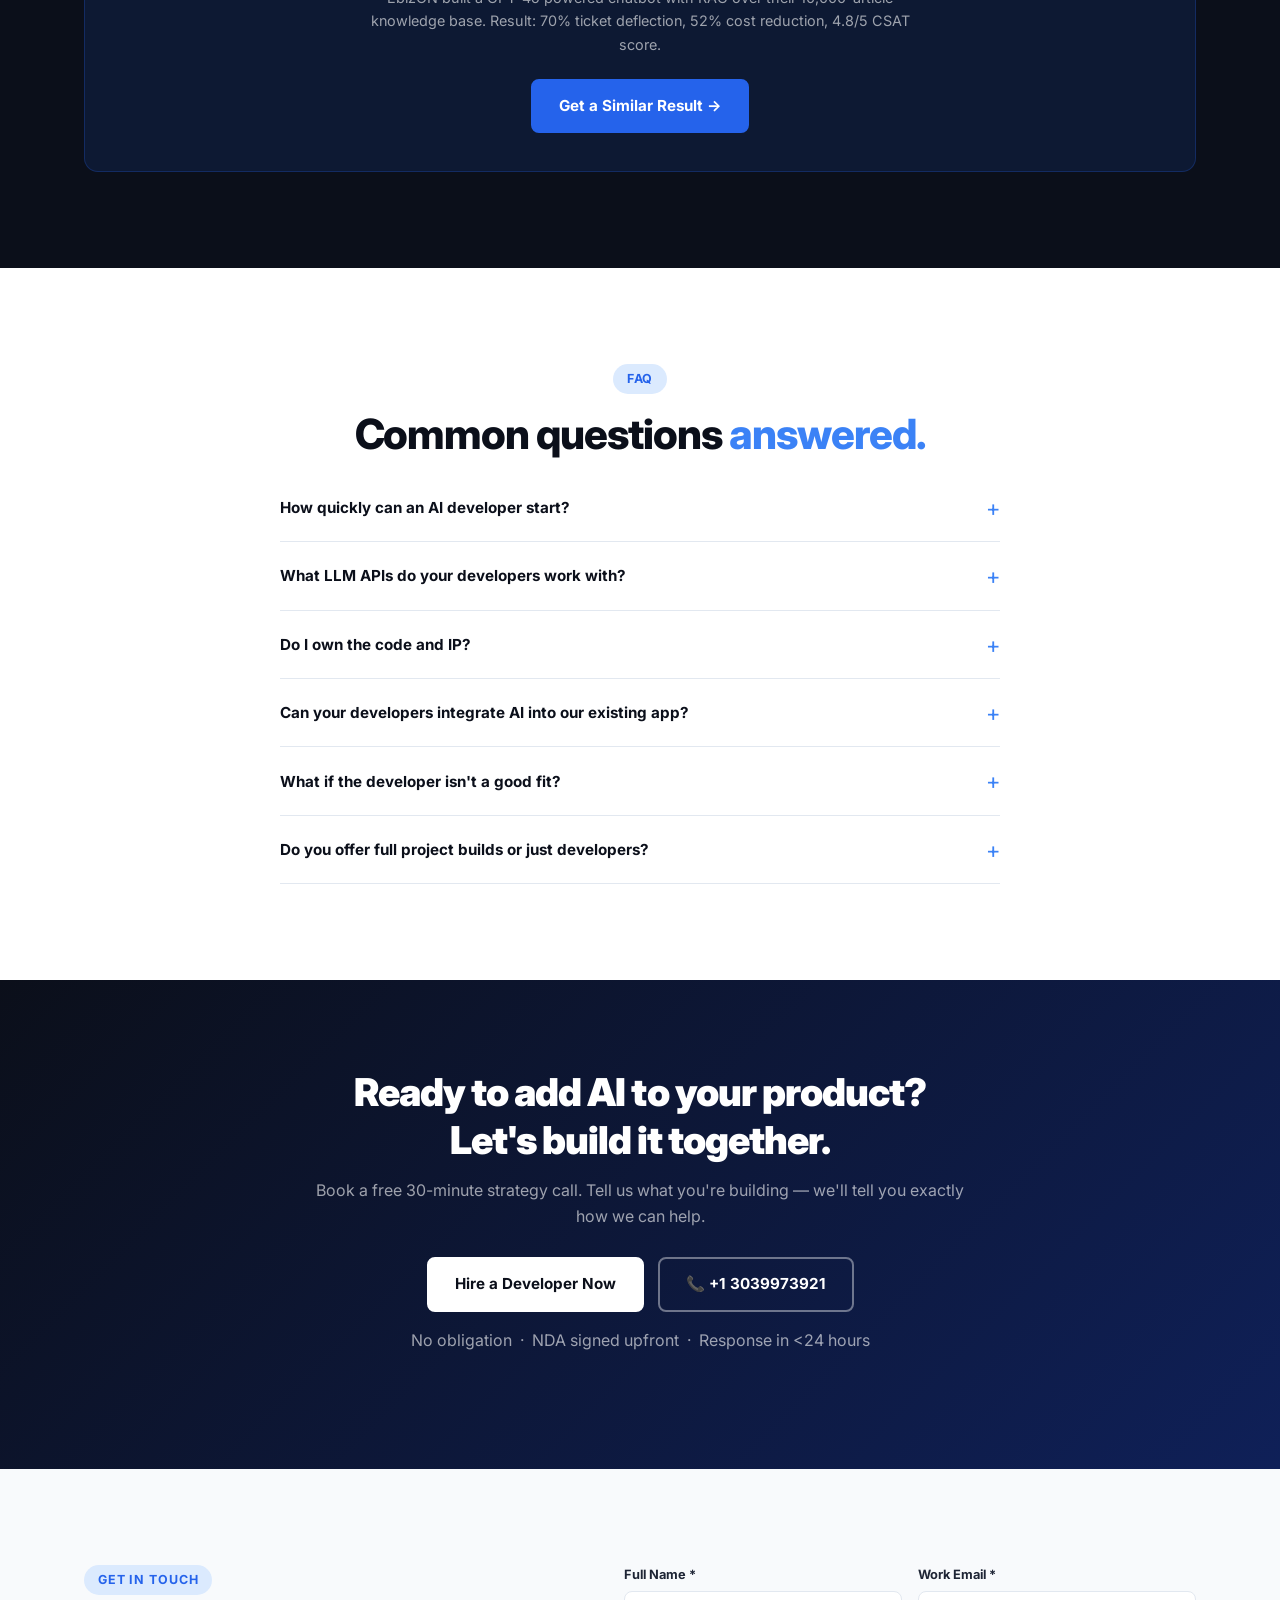
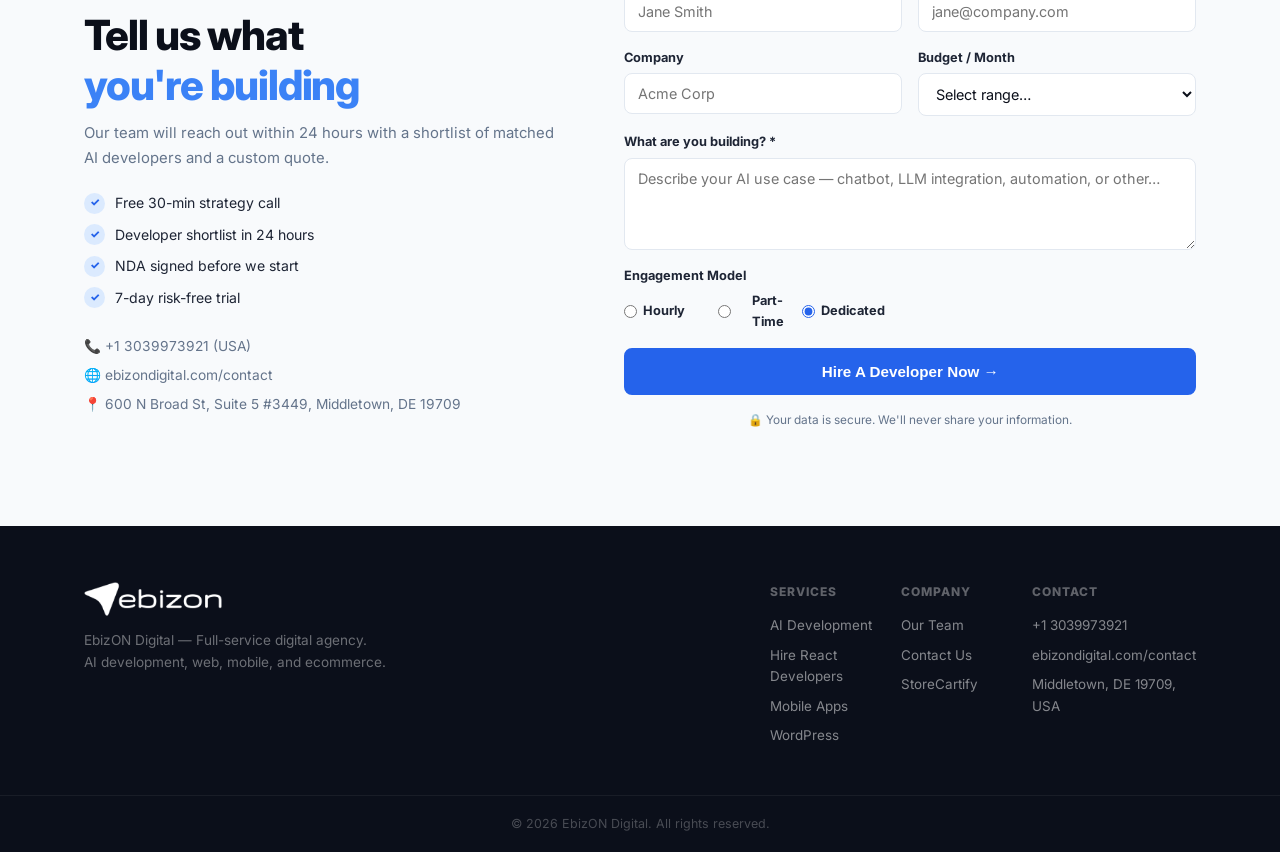
==== commit 03e652cf: "number updated" ====
--- a/ai-developer/index.html
+++ b/ai-developer/index.html
@@ -704,8 +704,7 @@
           <input type="hidden" id="hidden-source" name="fields[utm_source]" value="">
           <input type="hidden" id="hidden-campaign" name="fields[utm_campaign]" value="">
           <input type="hidden" id="hidden-landing-page" name="fields[landing_page]" value="">
-          <input type="hidden" id="hidden-ip-address" name="fields[ip_address]" value="">
-          <input type="hidden" id="hidden-location" name="fields[location]" value="">
+          
 
           <input type="submit" class="btn btn-primary btn-full active plausible-event-name=Hire A Developer Now"
             value="Hire A Developer Now →" data-drip-attribute="sign-up-button" />
@@ -738,7 +737,7 @@
         </div>
         <div class="foot-col">
           <div class="foot-col-title">Contact</div>
-          <a href="tel:+13039973921">+1 (303)9973921</a>
+          <a href="tel:+13039973921">+1 3039973921</a>
           <a href="https://www.ebizondigital.com/contact/">ebizondigital.com/contact</a>
           <a href="#">Middletown, DE 19709, USA</a>
         </div>
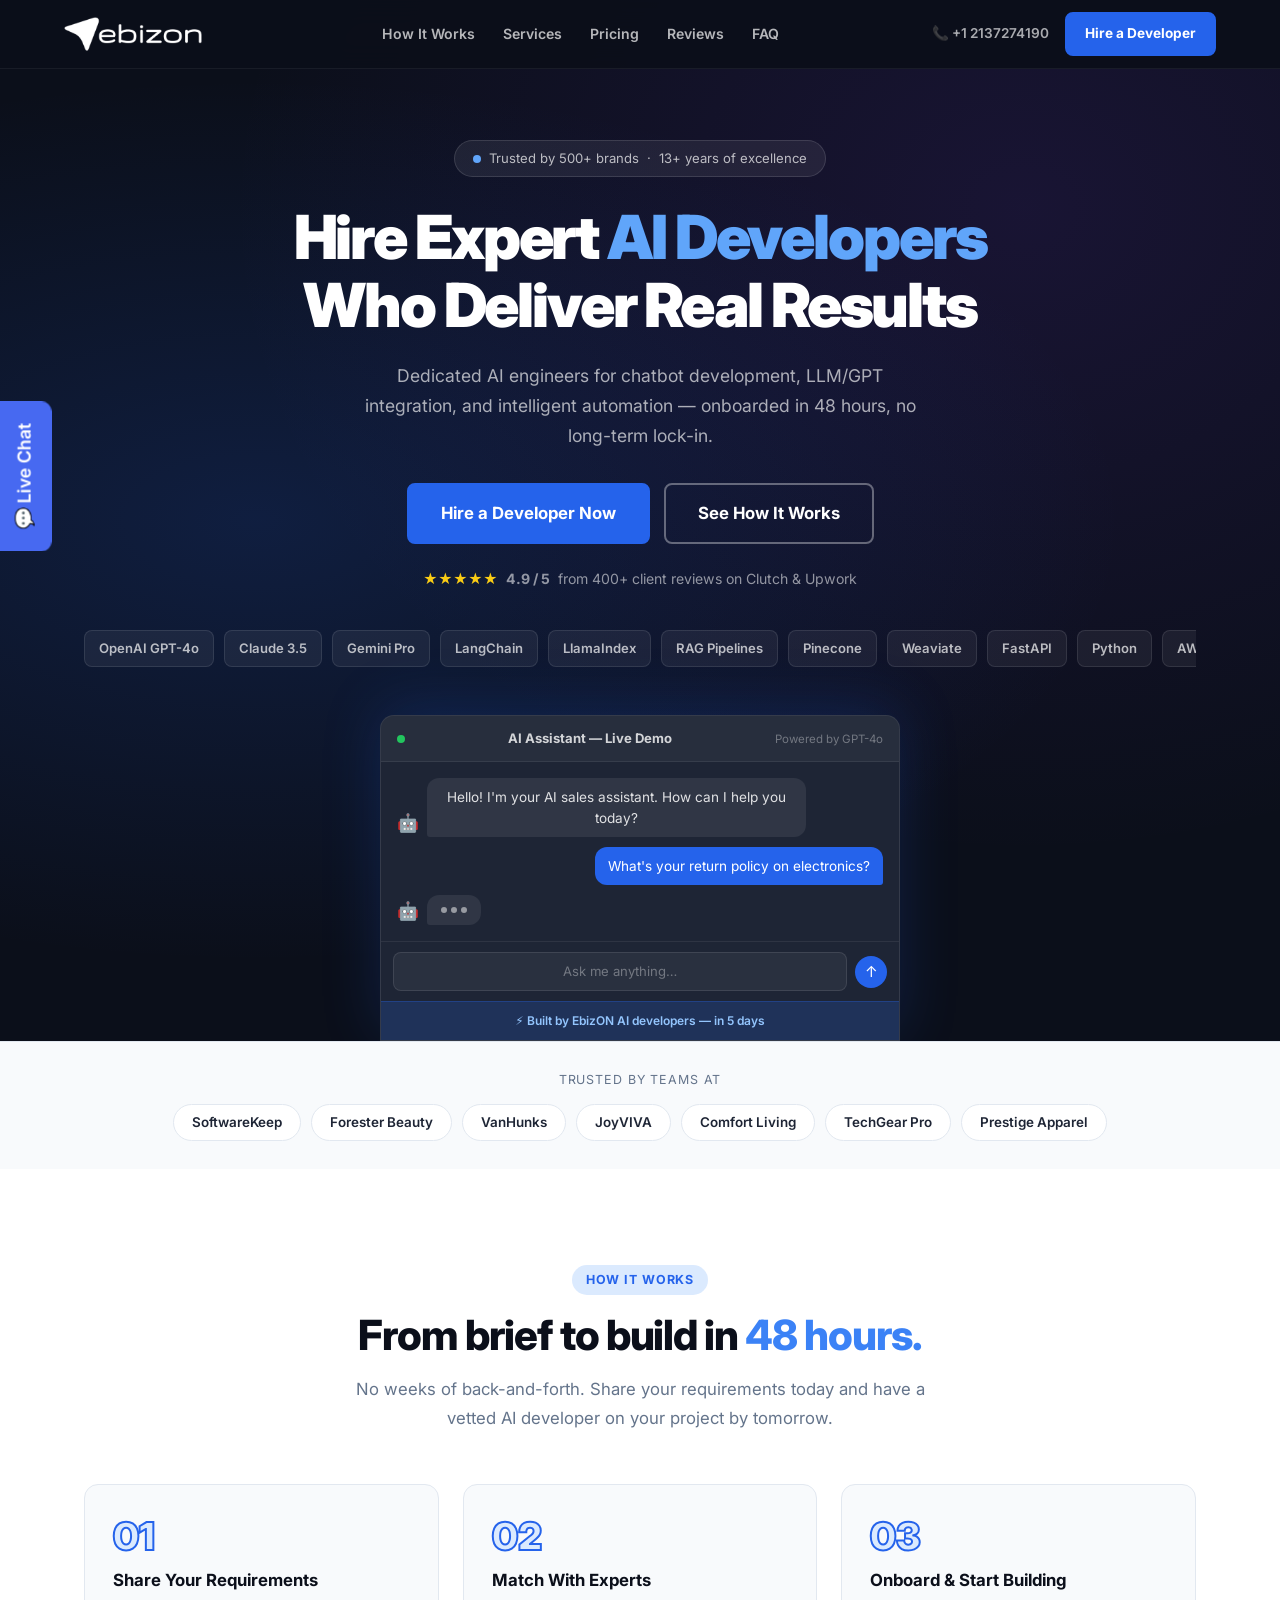
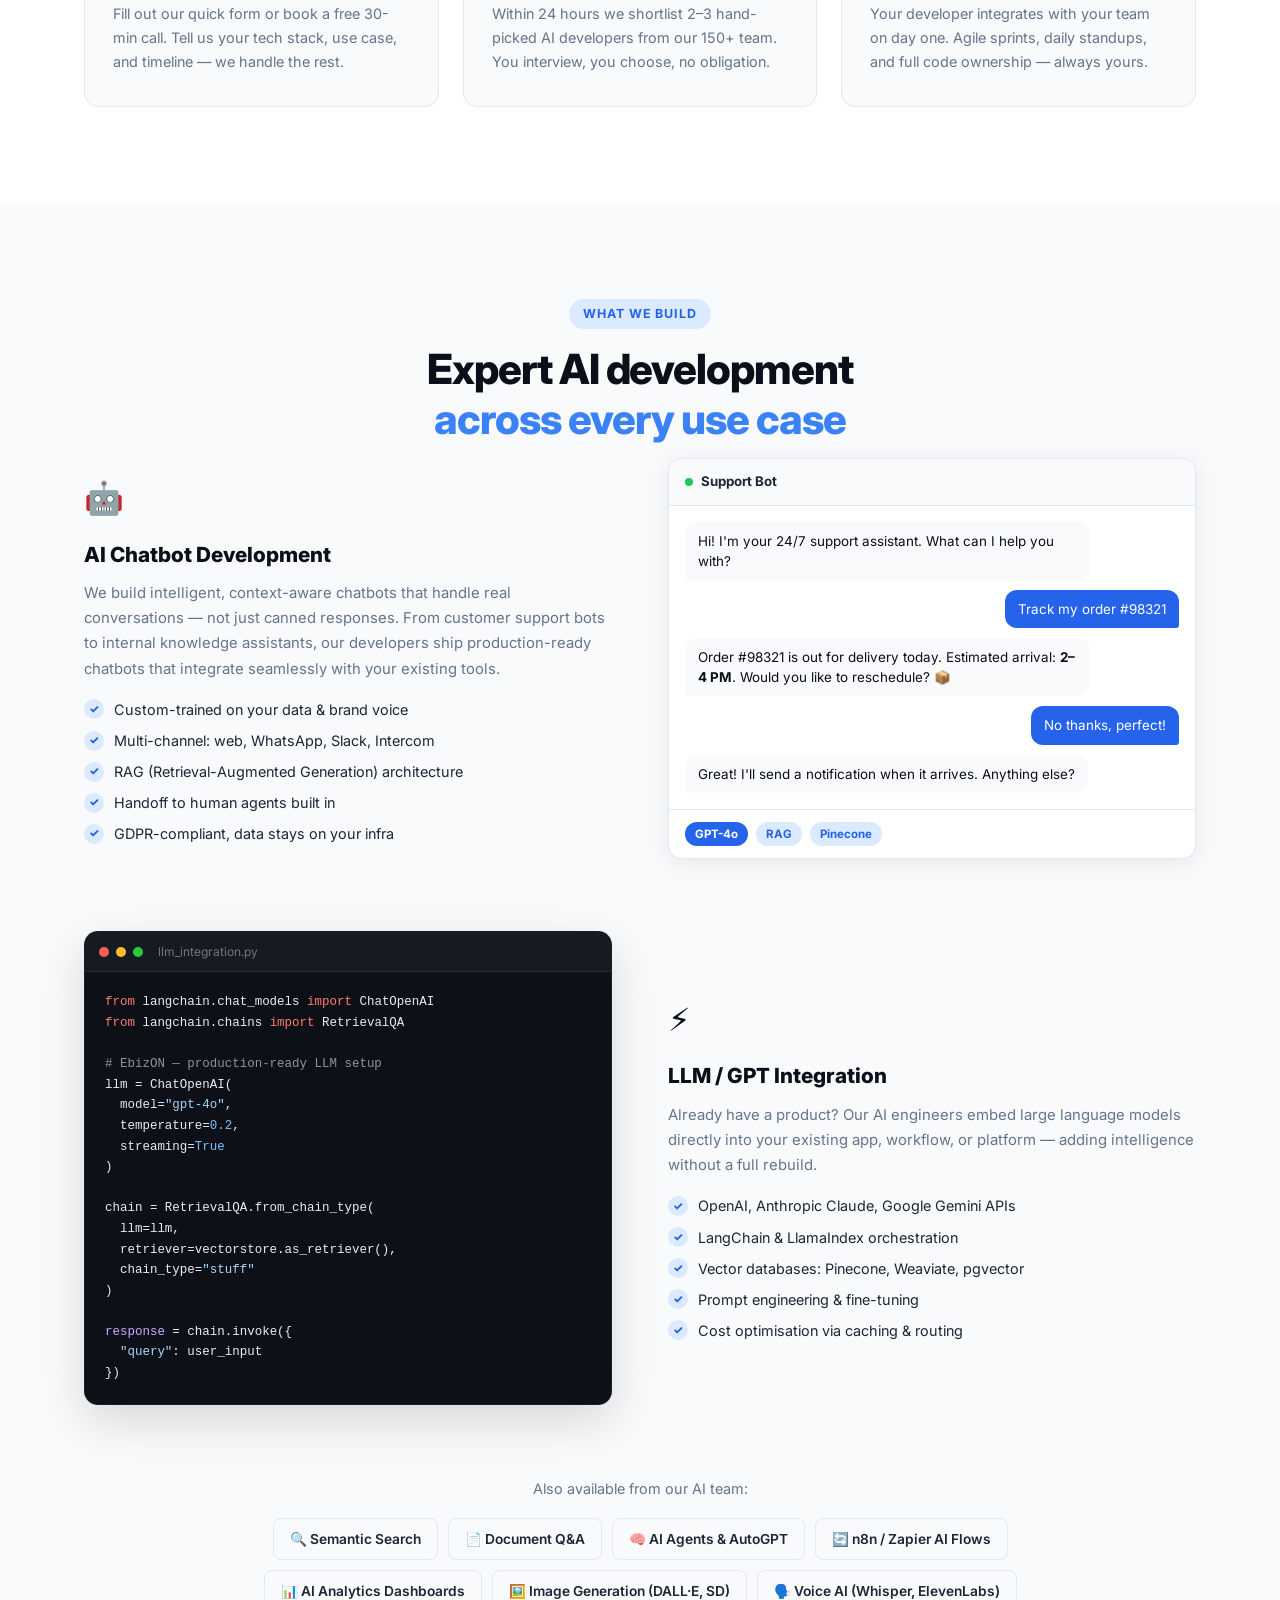
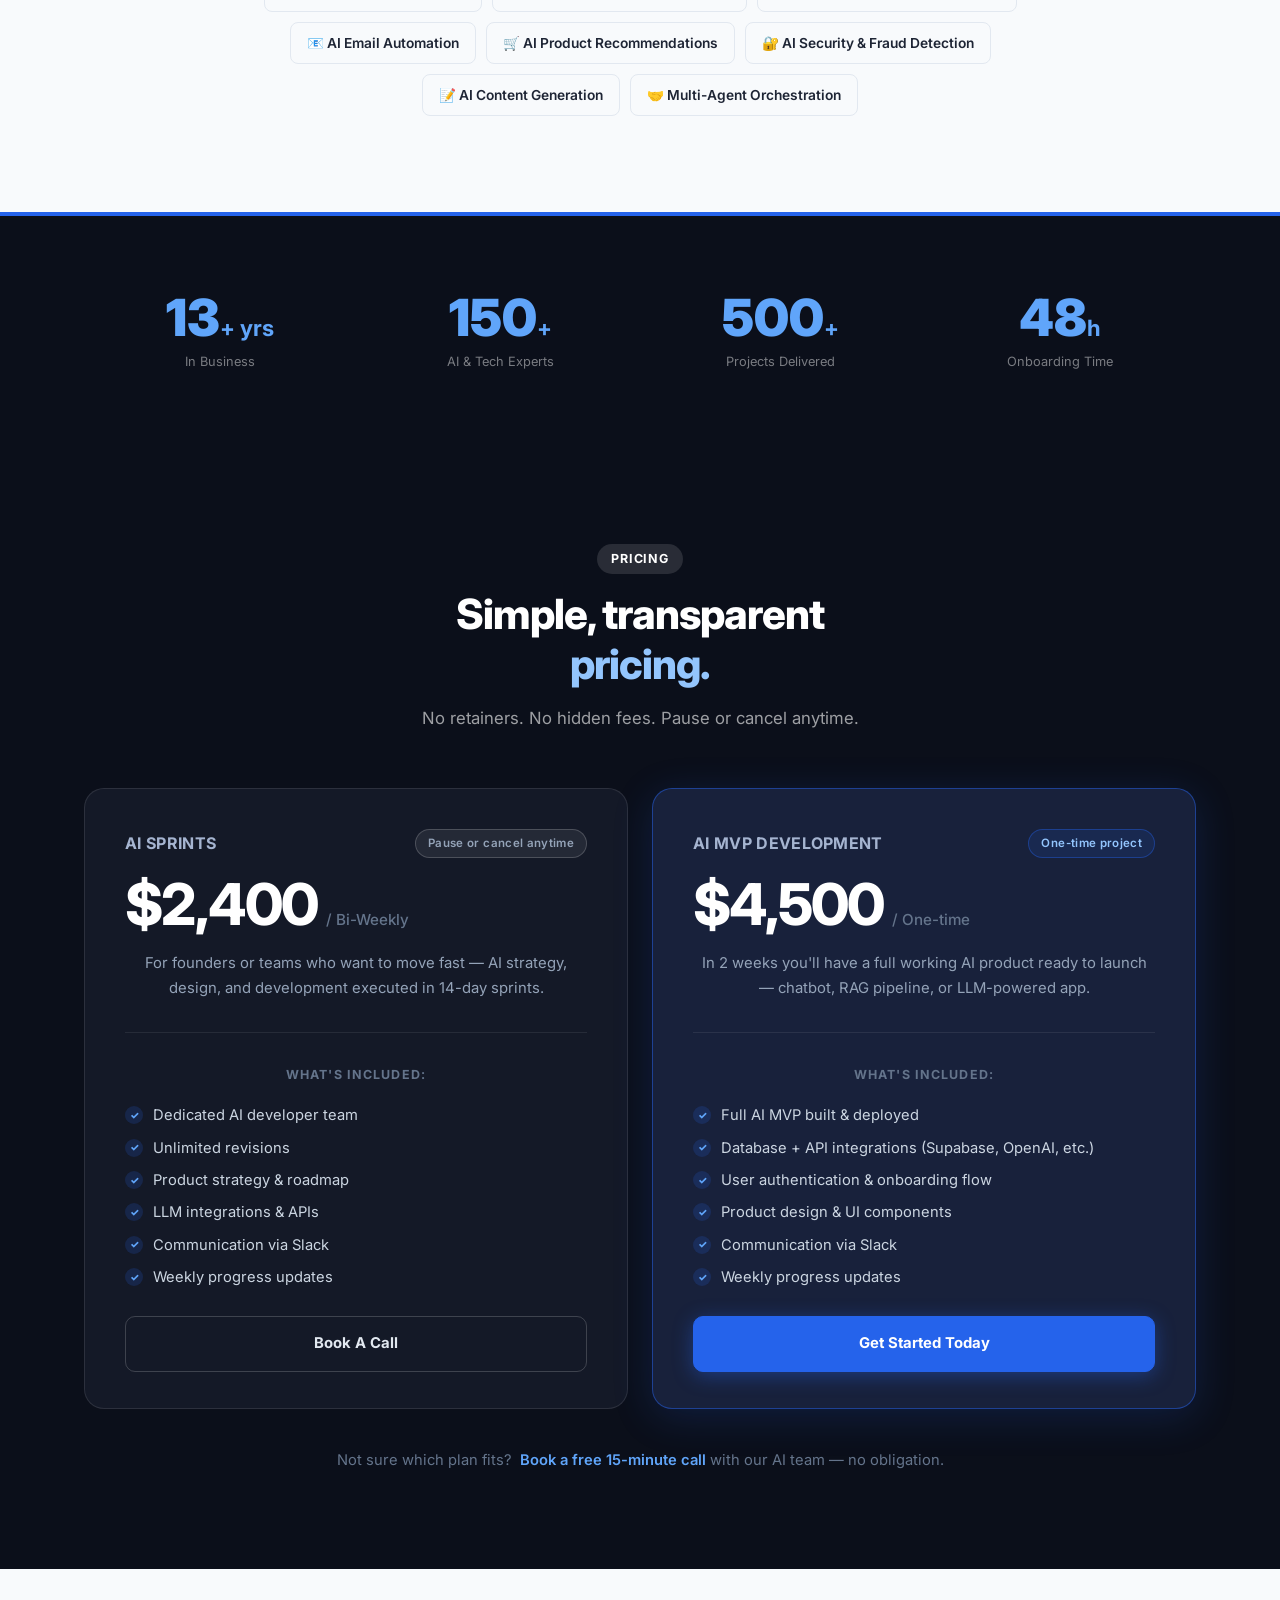
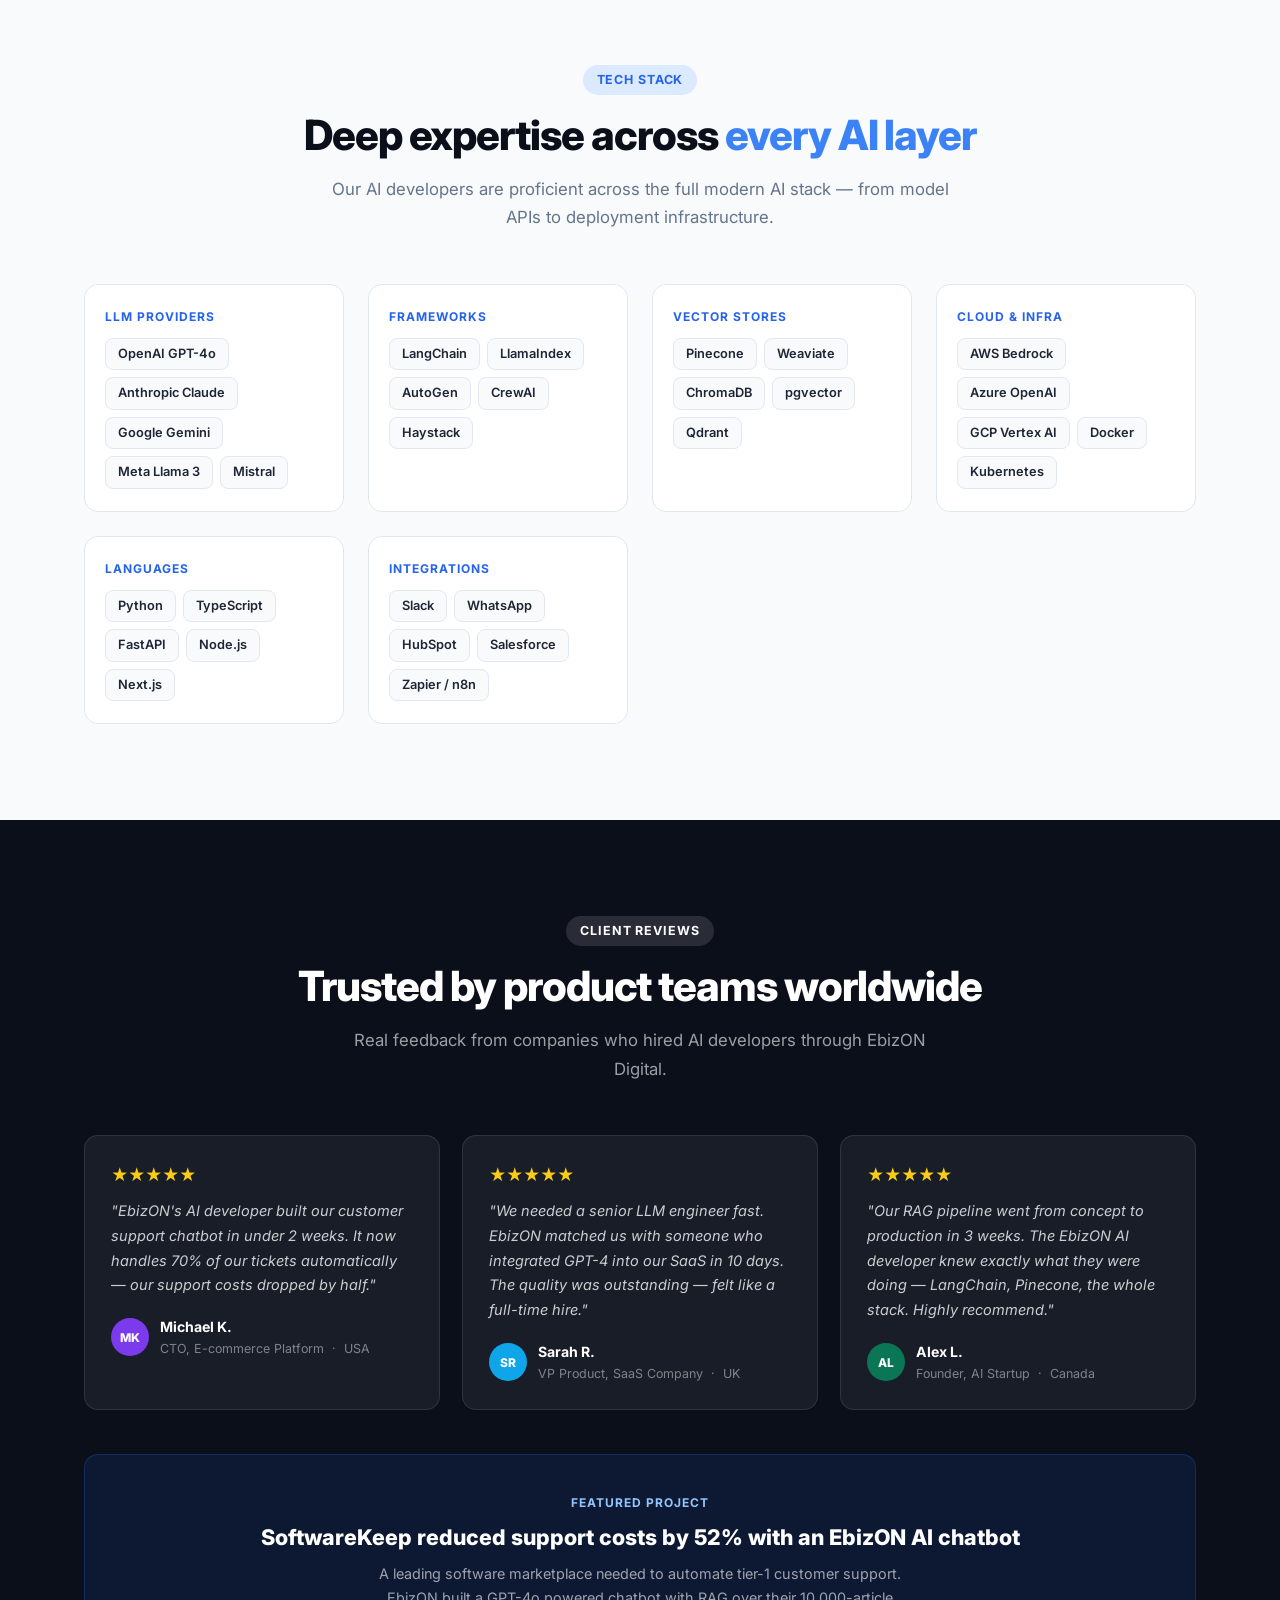
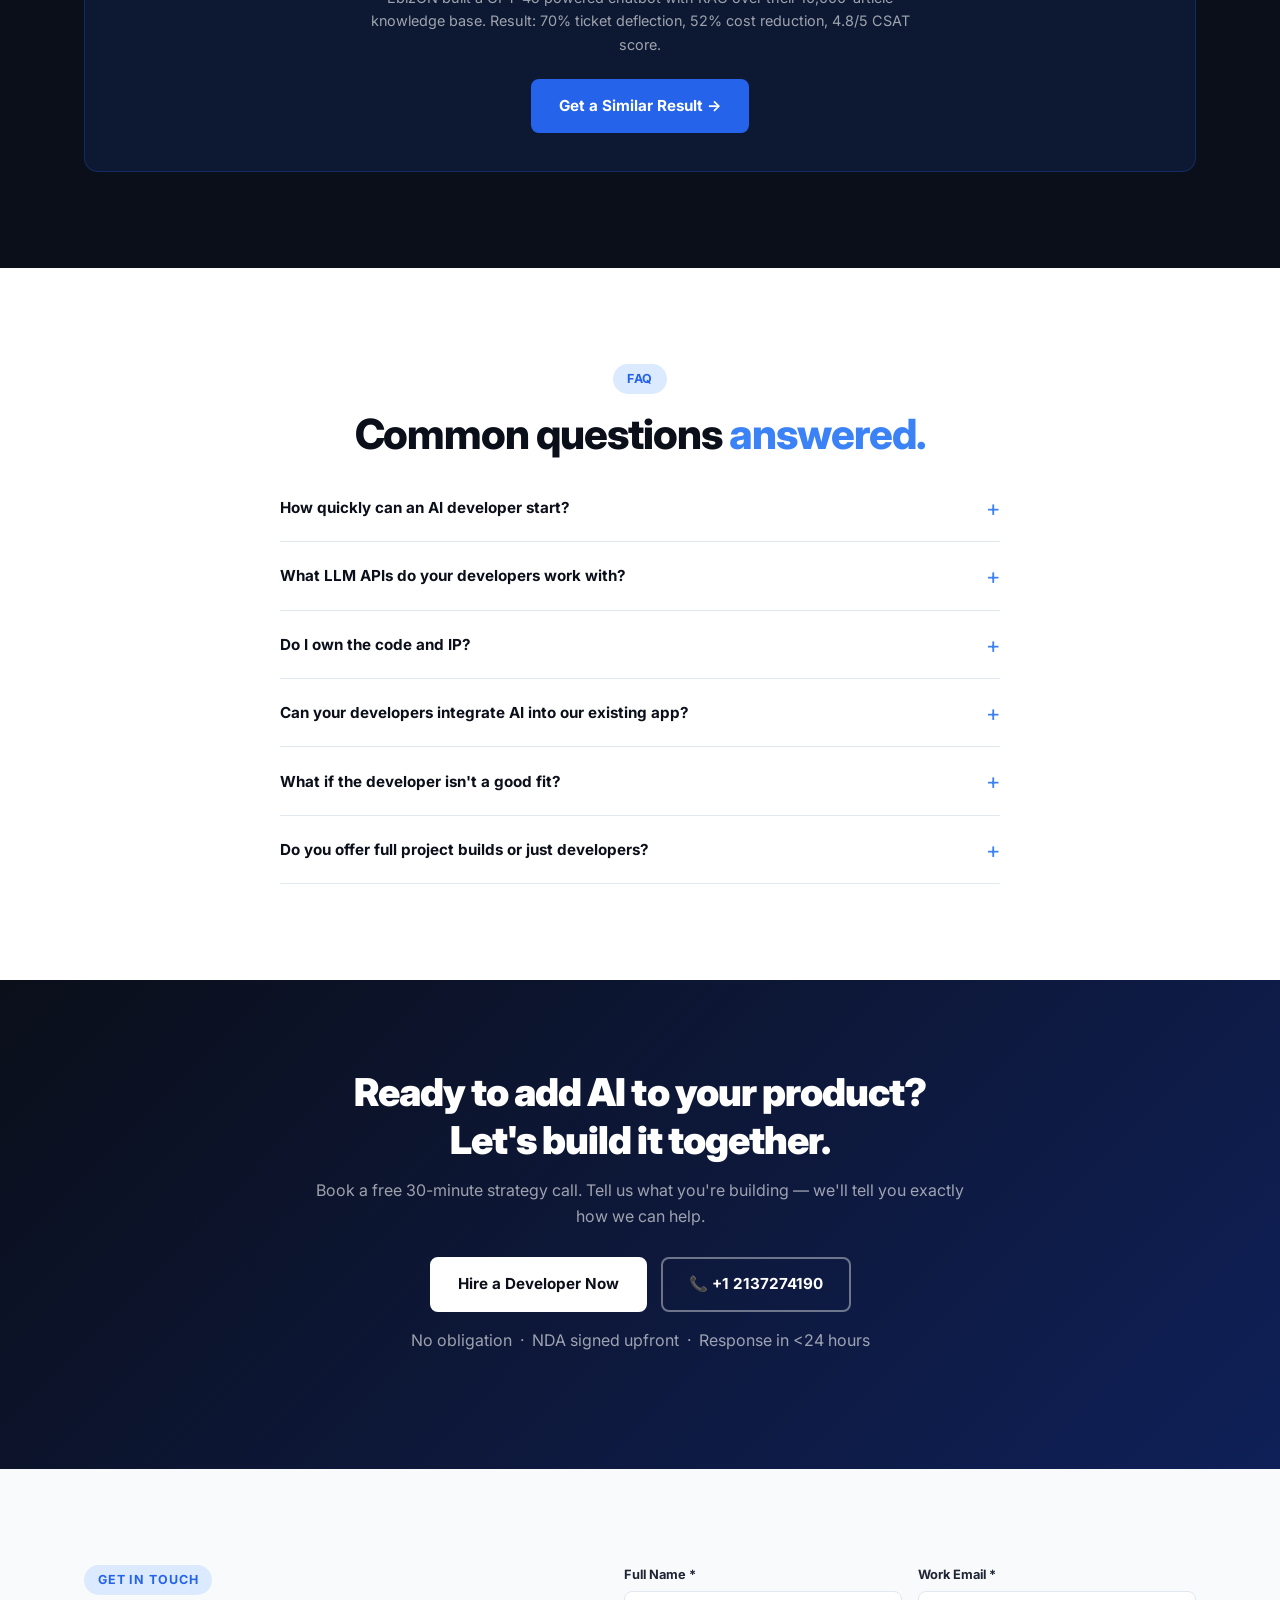
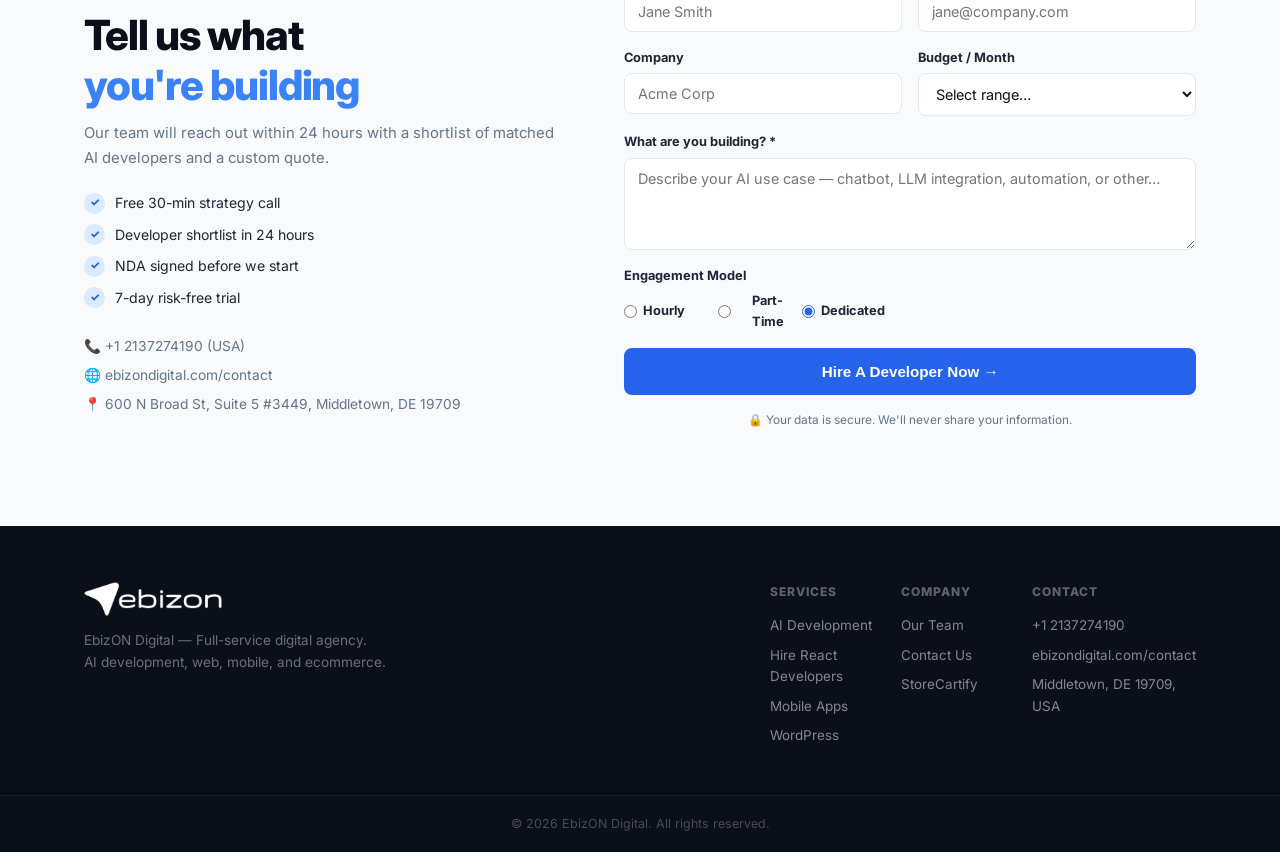
==== commit bd72dc67: "Number changed" ====
--- a/ai-developer/index.html
+++ b/ai-developer/index.html
@@ -72,7 +72,7 @@
         <a href="#faq">FAQ</a>
       </nav>
       <div class="nav-right">
-        <a href="tel:+18183356585" class="nav-phone">📞 +1 3039973921</a>
+        <a href="tel:+18183356585" class="nav-phone">📞 +1 2137274190</a>
         <a href="#contact" class="btn btn-primary btn-sm">Hire a Developer</a>
       </div>
       <button id="burger" class="burger" aria-label="Menu">
@@ -626,7 +626,7 @@
       <p>Book a free 30-minute strategy call. Tell us what you're building — we'll tell you exactly how we can help.</p>
       <div class="cta-btns">
         <a href="#contact" class="btn btn-white plausible-event-name=Hire a Developer Now">Hire a Developer Now</a>
-        <a href="tel:+13039973921" class="btn btn-white-outline plausible-event-name=Call Now">📞 +1 3039973921</a>
+        <a href="tel:+12137274190" class="btn btn-white-outline plausible-event-name=Call Now">📞 +1 2137274190</a>
       </div>
       <p class="cta-fine">No obligation &nbsp;·&nbsp; NDA signed upfront &nbsp;·&nbsp; Response in &lt;24 hours</p>
     </div>
@@ -654,7 +654,7 @@
           </div>
         </div>
         <div class="contact-links">
-          <a href="tel:+13039973921">📞 +1 3039973921 (USA)</a>
+          <a href="tel:+12137274190">📞 +1 2137274190 (USA)</a>
           <a href="https://www.ebizondigital.com/contact/">🌐 ebizondigital.com/contact</a>
           <a href="#">📍 600 N Broad St, Suite 5 #3449, Middletown, DE 19709</a>
         </div>
@@ -737,7 +737,7 @@
         </div>
         <div class="foot-col">
           <div class="foot-col-title">Contact</div>
-          <a href="tel:+13039973921">+1 3039973921</a>
+          <a href="tel:+12137274190">+1 2137274190</a>
           <a href="https://www.ebizondigital.com/contact/">ebizondigital.com/contact</a>
           <a href="#">Middletown, DE 19709, USA</a>
         </div>
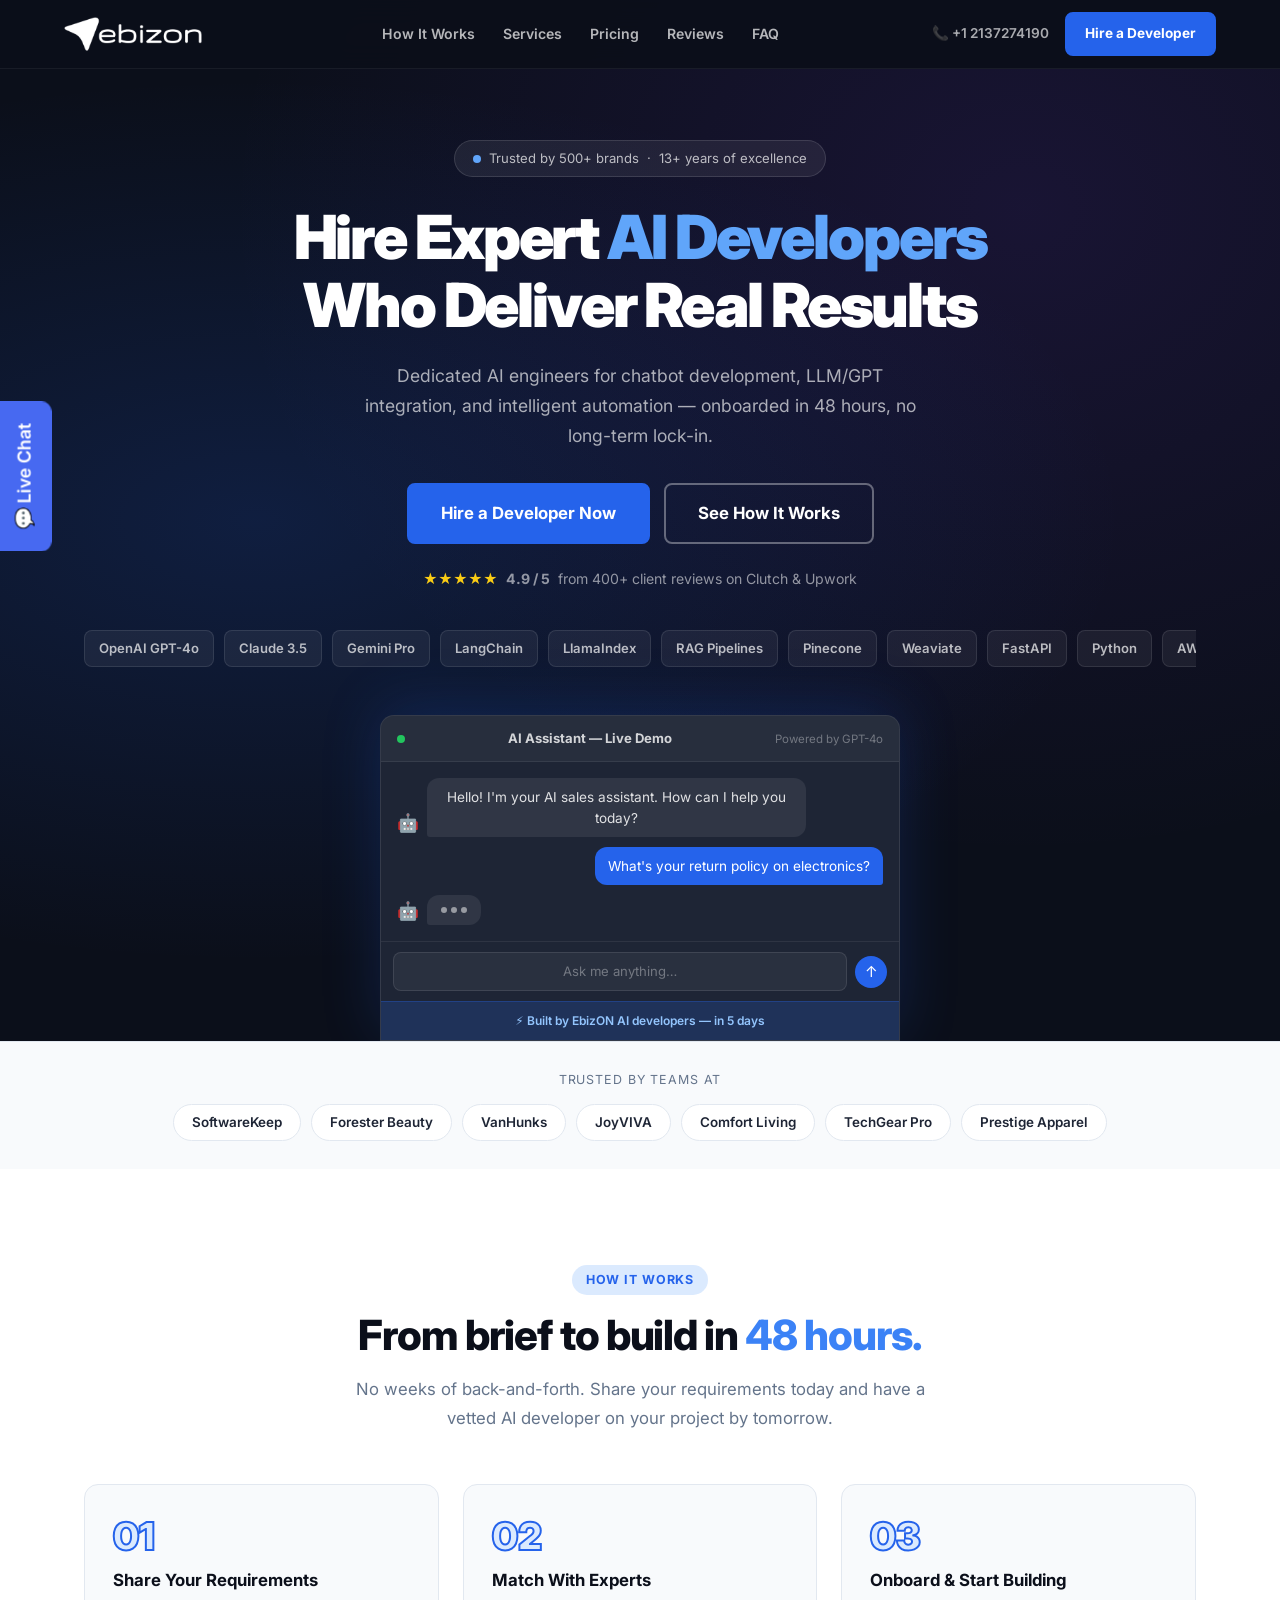
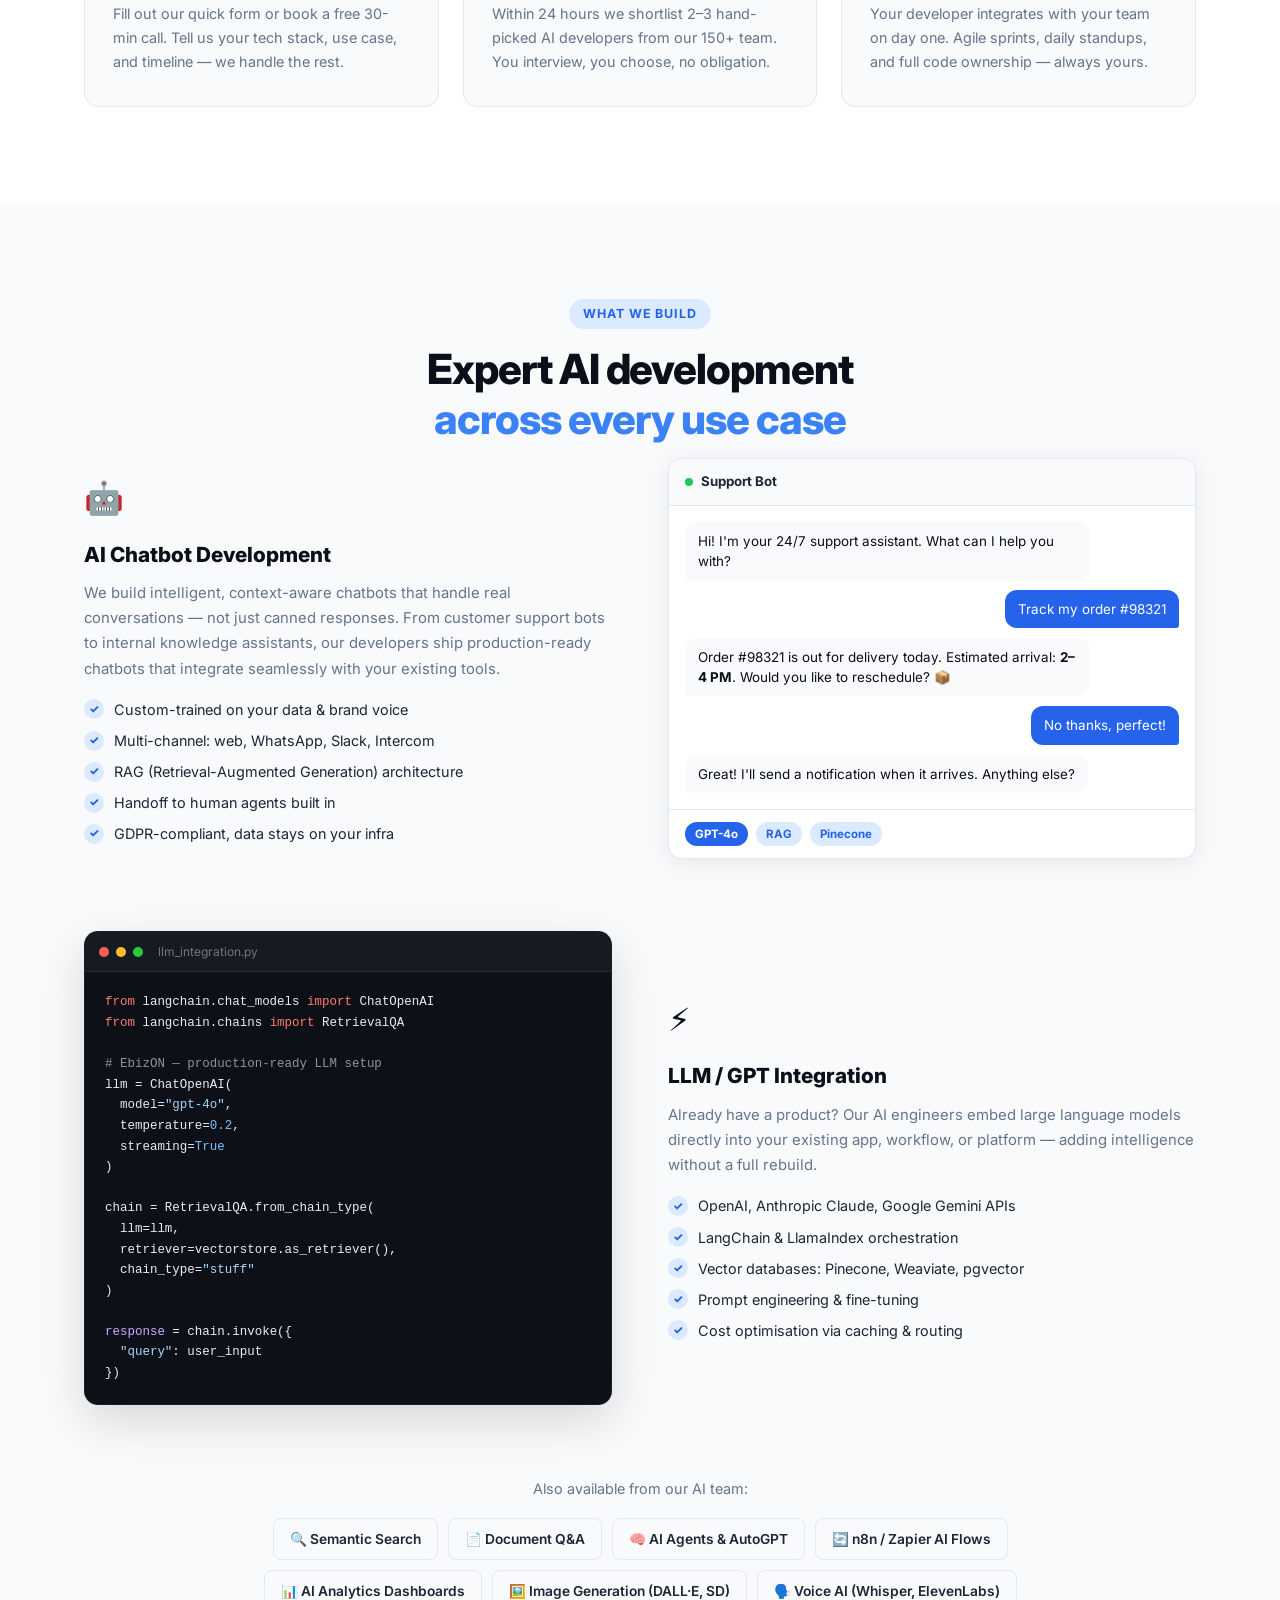
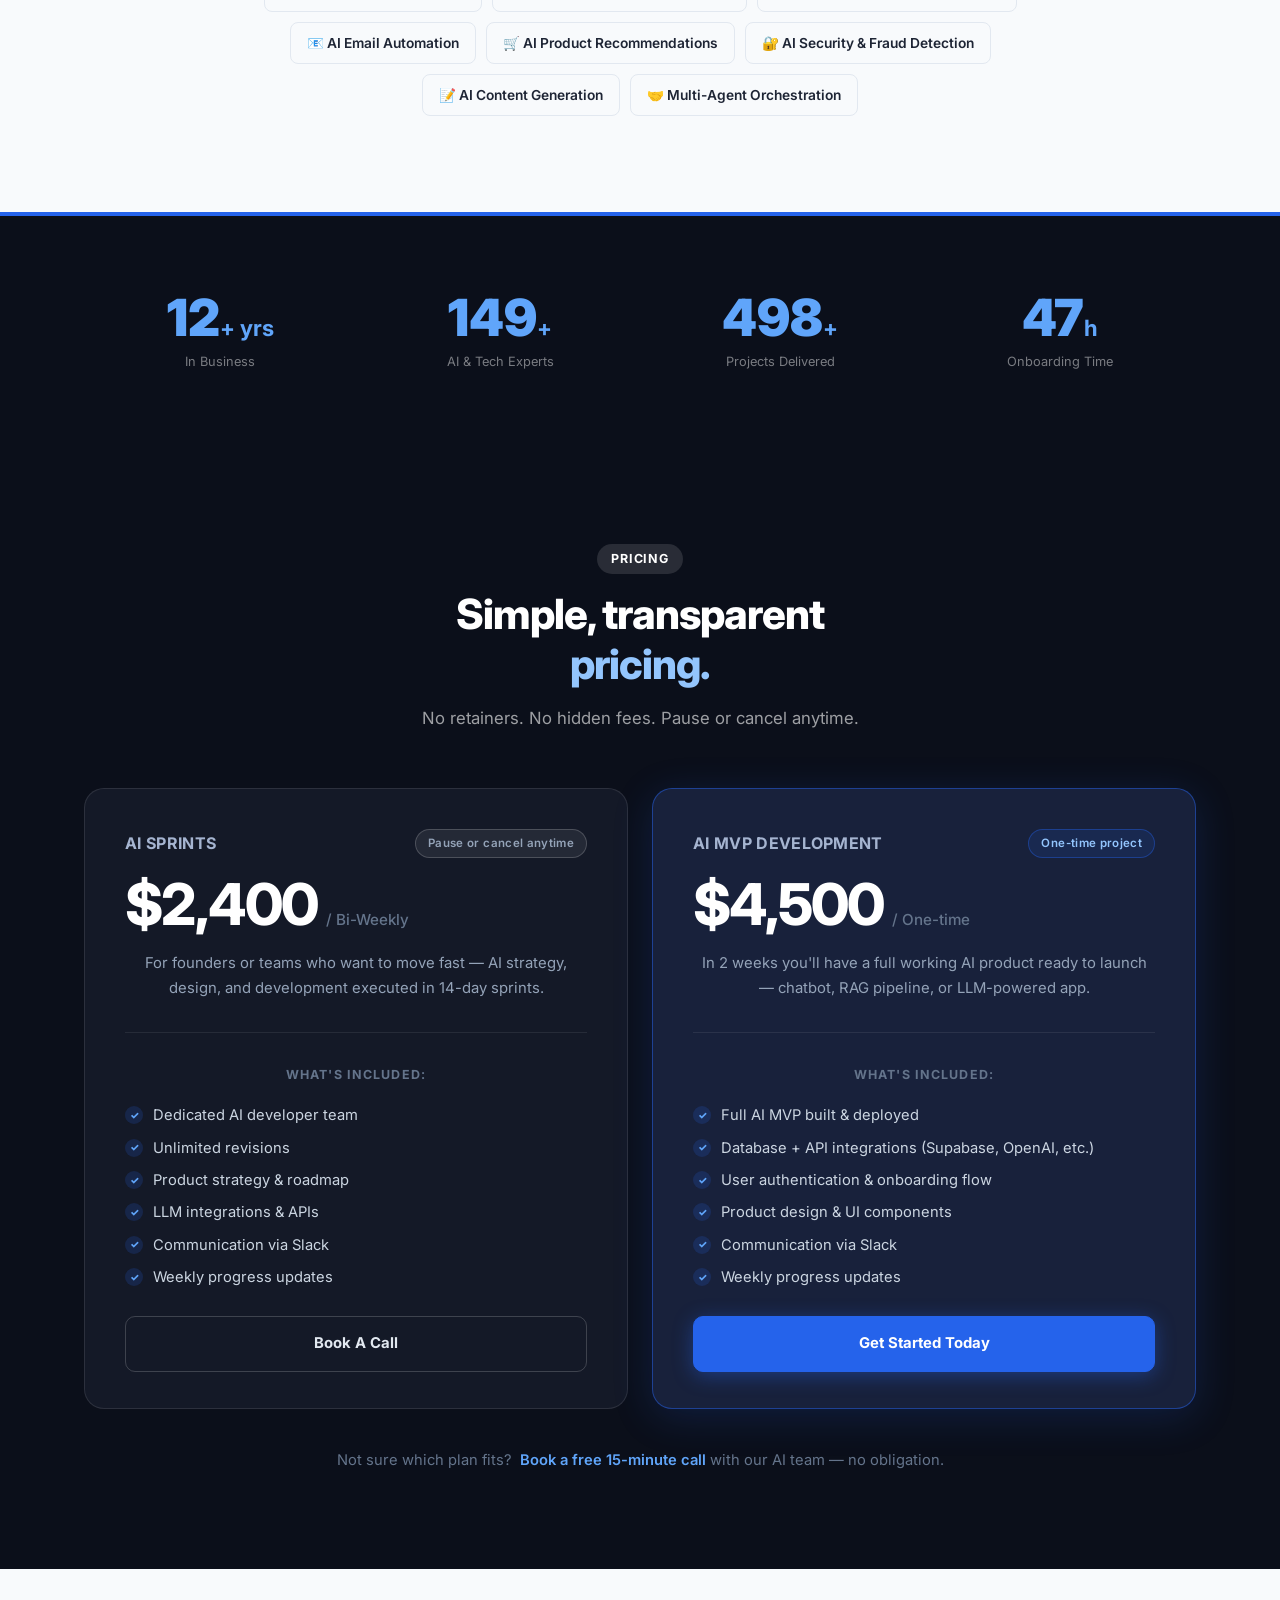
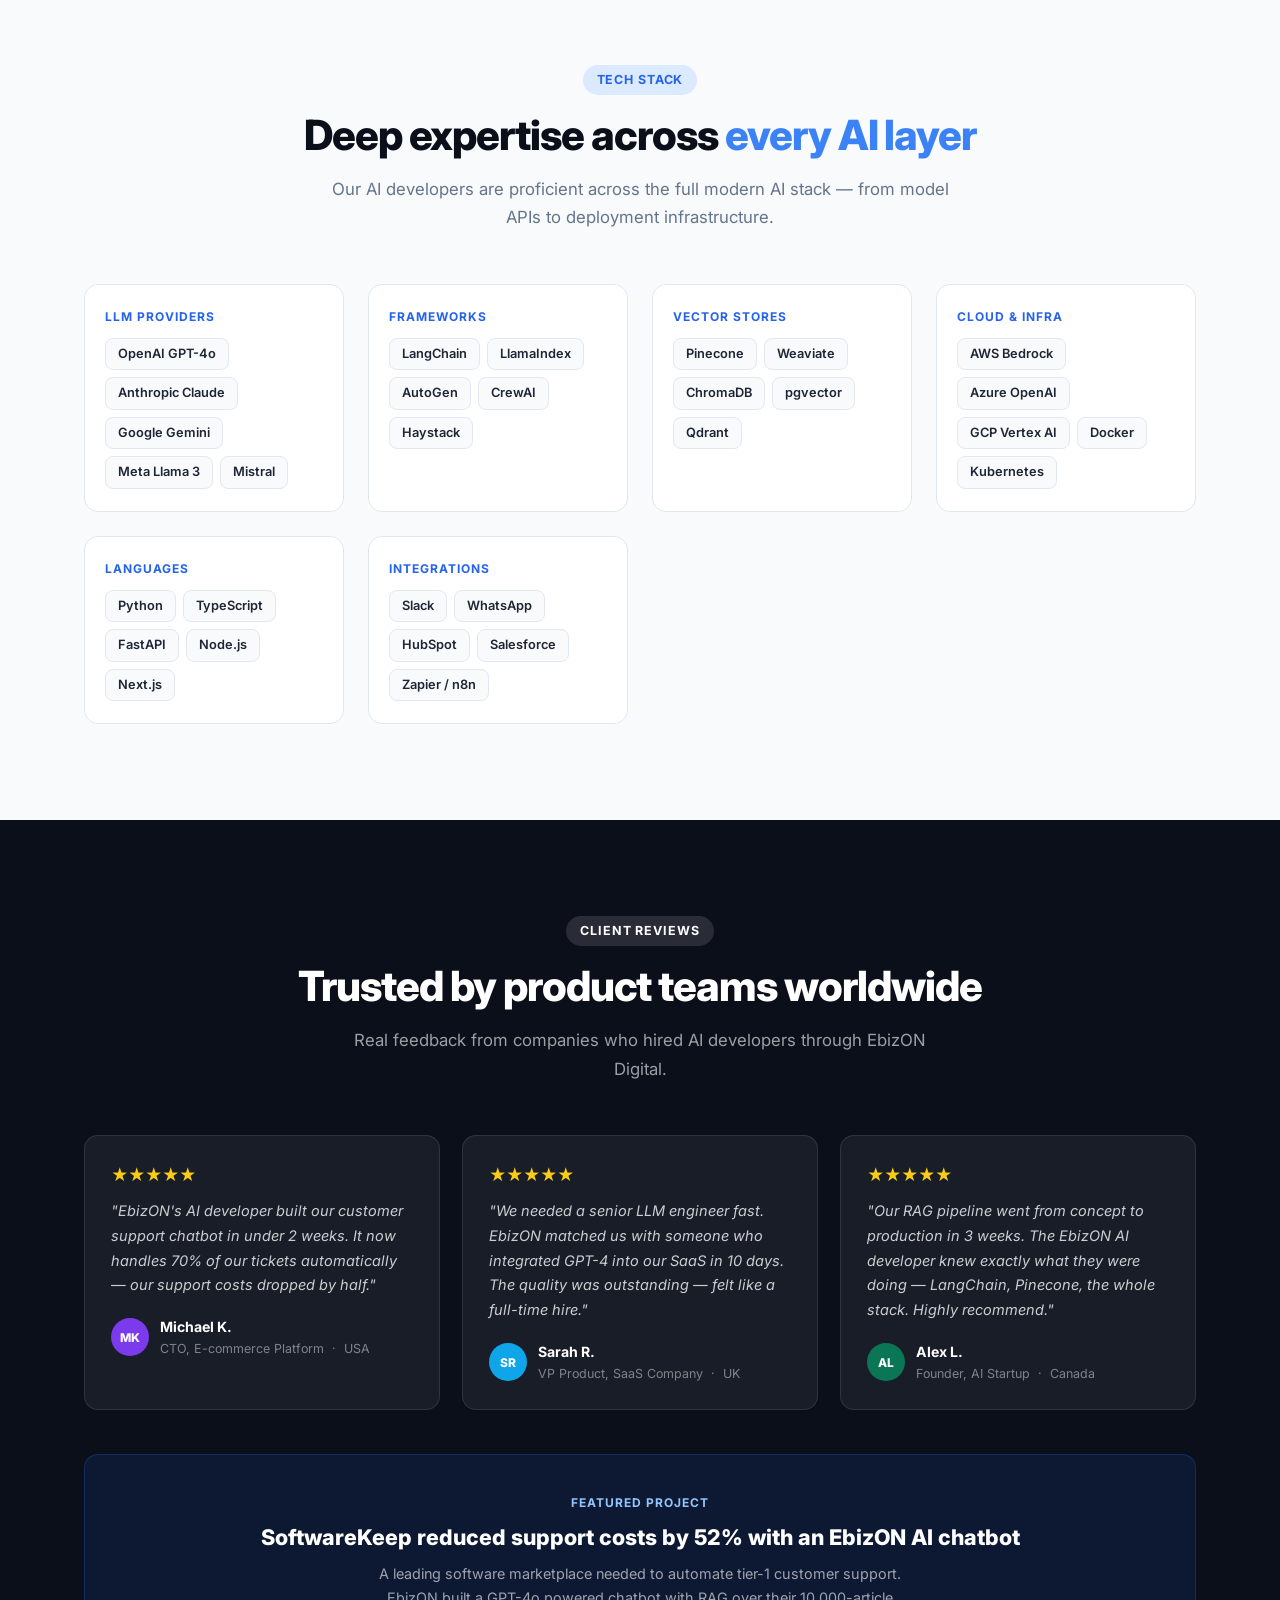
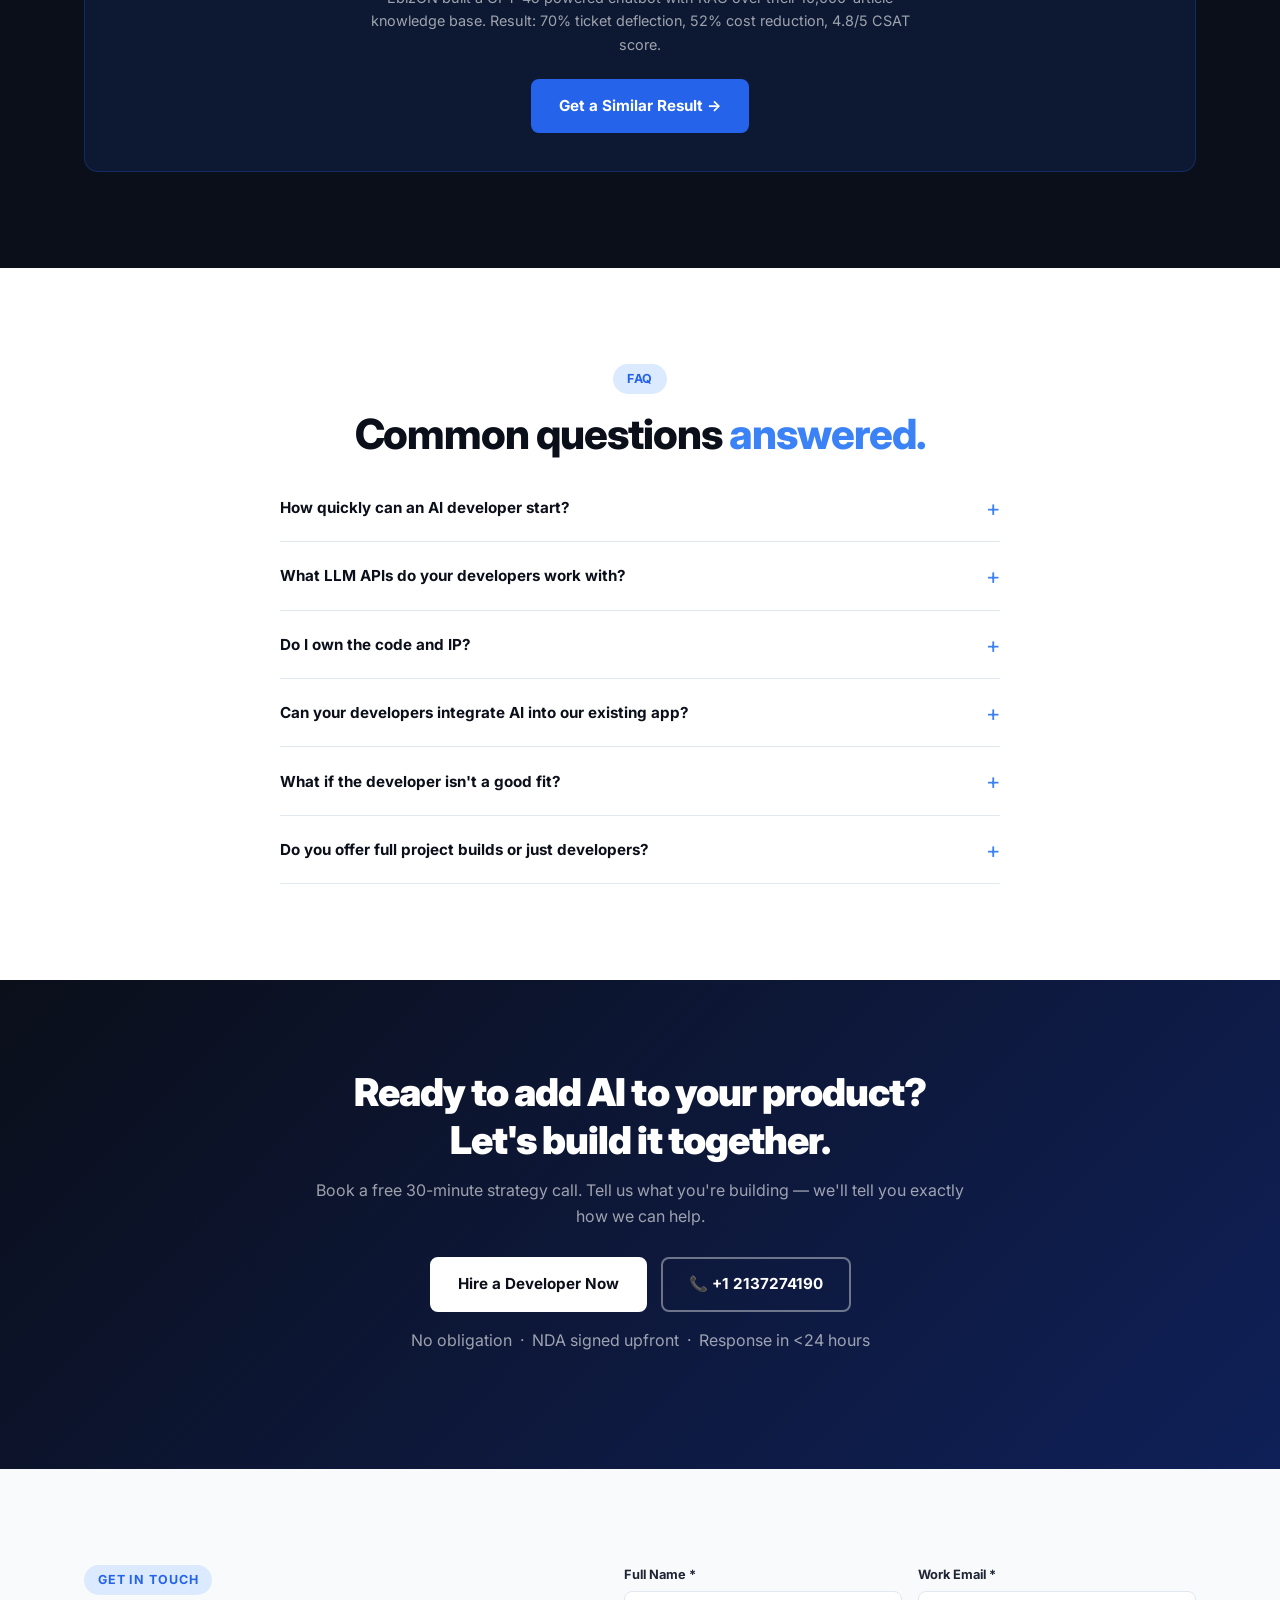
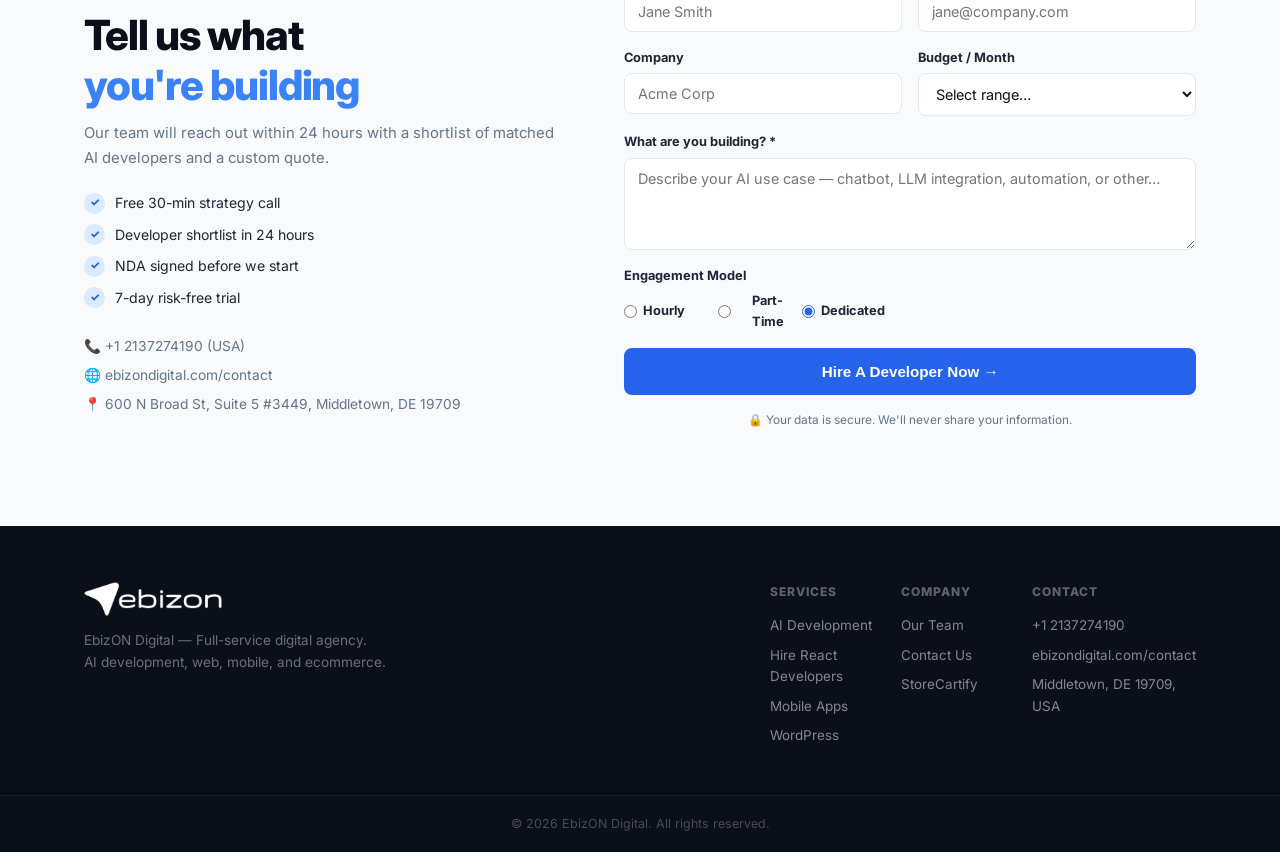
==== commit 2ddc0cf8: "GTM code updated" ====
--- a/ai-developer/index.html
+++ b/ai-developer/index.html
@@ -4,15 +4,12 @@
 <head>
 
   <!-- Google Tag Manager -->
-  <script>(function (w, d, s, l, i) {
-      w[l] = w[l] || []; w[l].push({
-        'gtm.start':
-          new Date().getTime(), event: 'gtm.js'
-      }); var f = d.getElementsByTagName(s)[0],
-        j = d.createElement(s), dl = l != 'dataLayer' ? '&l=' + l : ''; j.async = true; j.src =
-          'https://www.googletagmanager.com/gtm.js?id=' + i + dl; f.parentNode.insertBefore(j, f);
-    })(window, document, 'script', 'dataLayer', 'GTM-TFRWGHP');</script>
-  <!-- End Google Tag Manager -->
+<script>(function(w,d,s,l,i){w[l]=w[l]||[];w[l].push({'gtm.start':
+new Date().getTime(),event:'gtm.js'});var f=d.getElementsByTagName(s)[0],
+j=d.createElement(s),dl=l!='dataLayer'?'&l='+l:'';j.async=true;j.src=
+'https://www.googletagmanager.com/gtm.js?id='+i+dl;f.parentNode.insertBefore(j,f);
+})(window,document,'script','dataLayer','GTM-TFRWGHP');</script>
+<!-- End Google Tag Manager -->
 
 
   <meta charset="UTF-8" />
@@ -31,9 +28,9 @@
 <body>
 
   <!-- Google Tag Manager (noscript) -->
-  <noscript><iframe src="https://www.googletagmanager.com/ns.html?id=GTM-TFRWGHP" height="0" width="0"
-      style="display:none;visibility:hidden"></iframe></noscript>
-  <!-- End Google Tag Manager (noscript) -->
+<noscript><iframe src="https://www.googletagmanager.com/ns.html?id=GTM-TFRWGHP"
+height="0" width="0" style="display:none;visibility:hidden"></iframe></noscript>
+<!-- End Google Tag Manager (noscript) -->
 
   <div class="live-chat-banner" id="liveChatBanner">
     <div class="live-chat-inner">
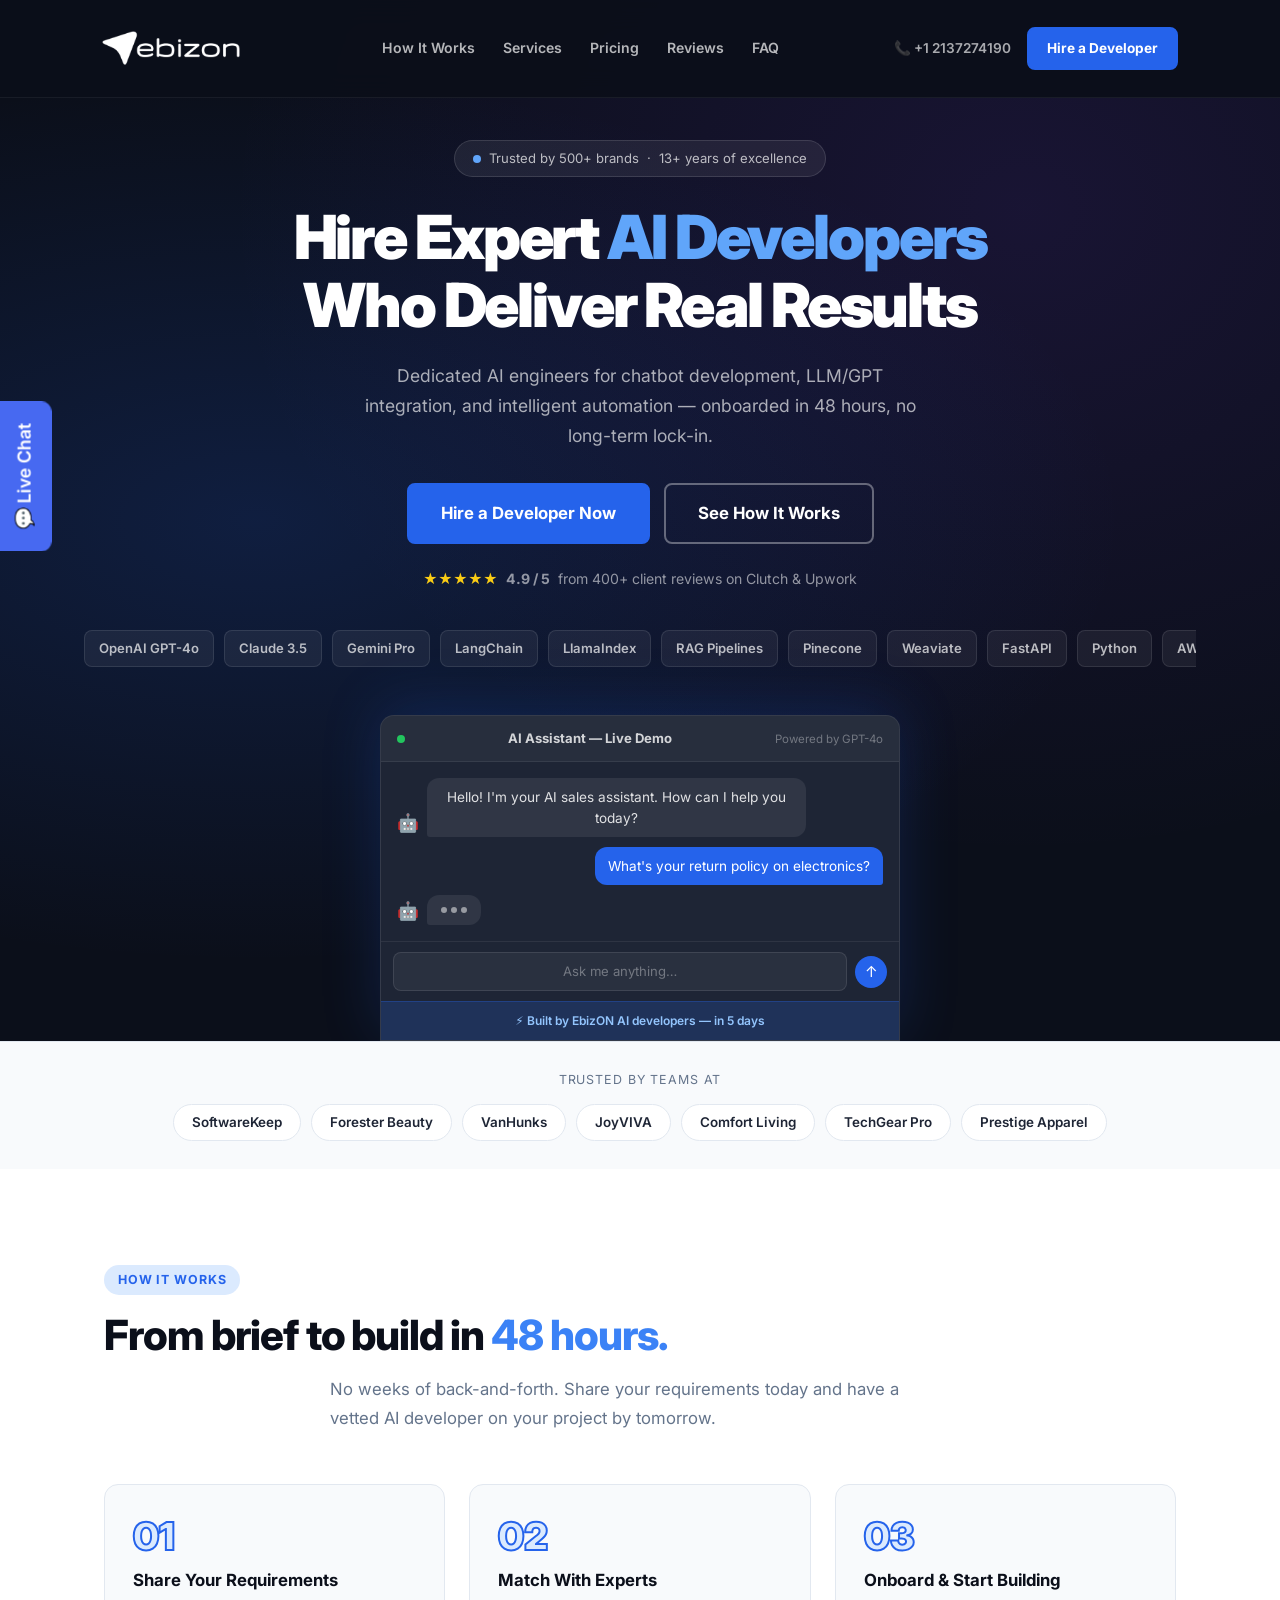
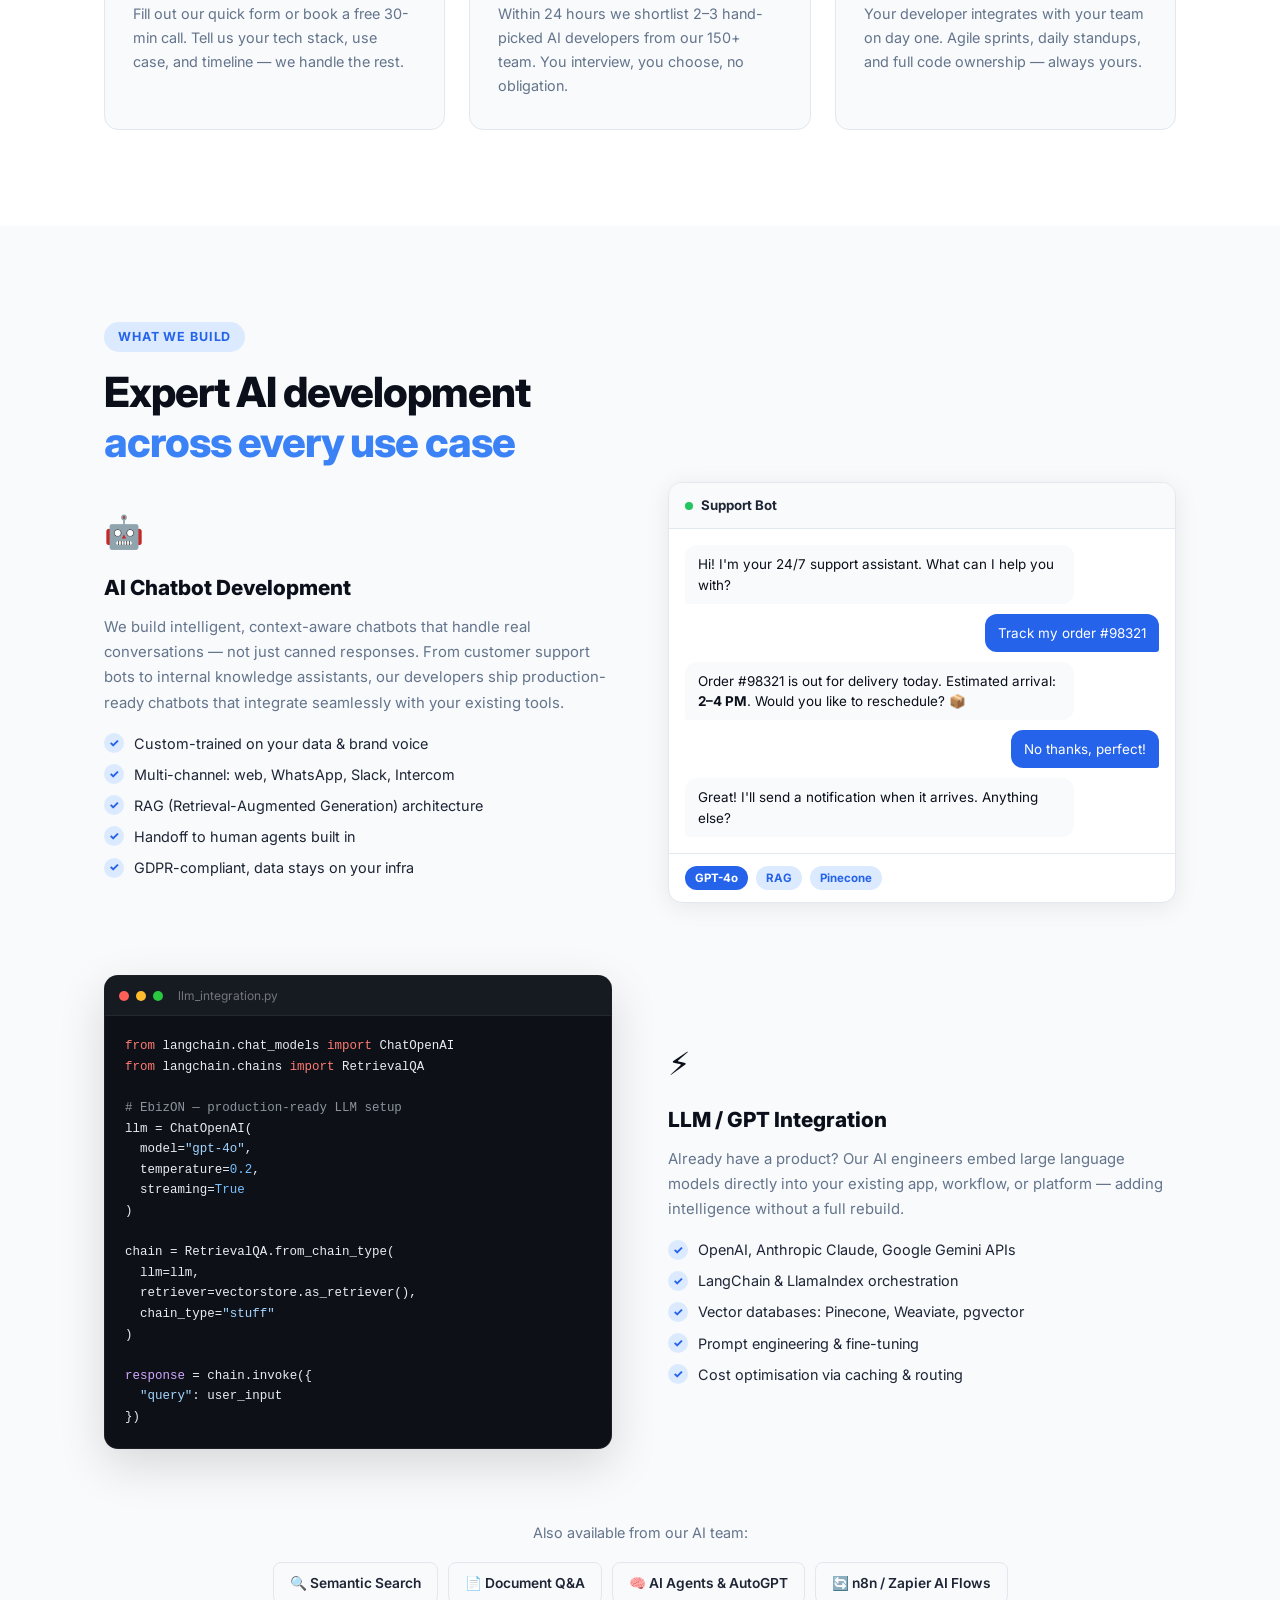
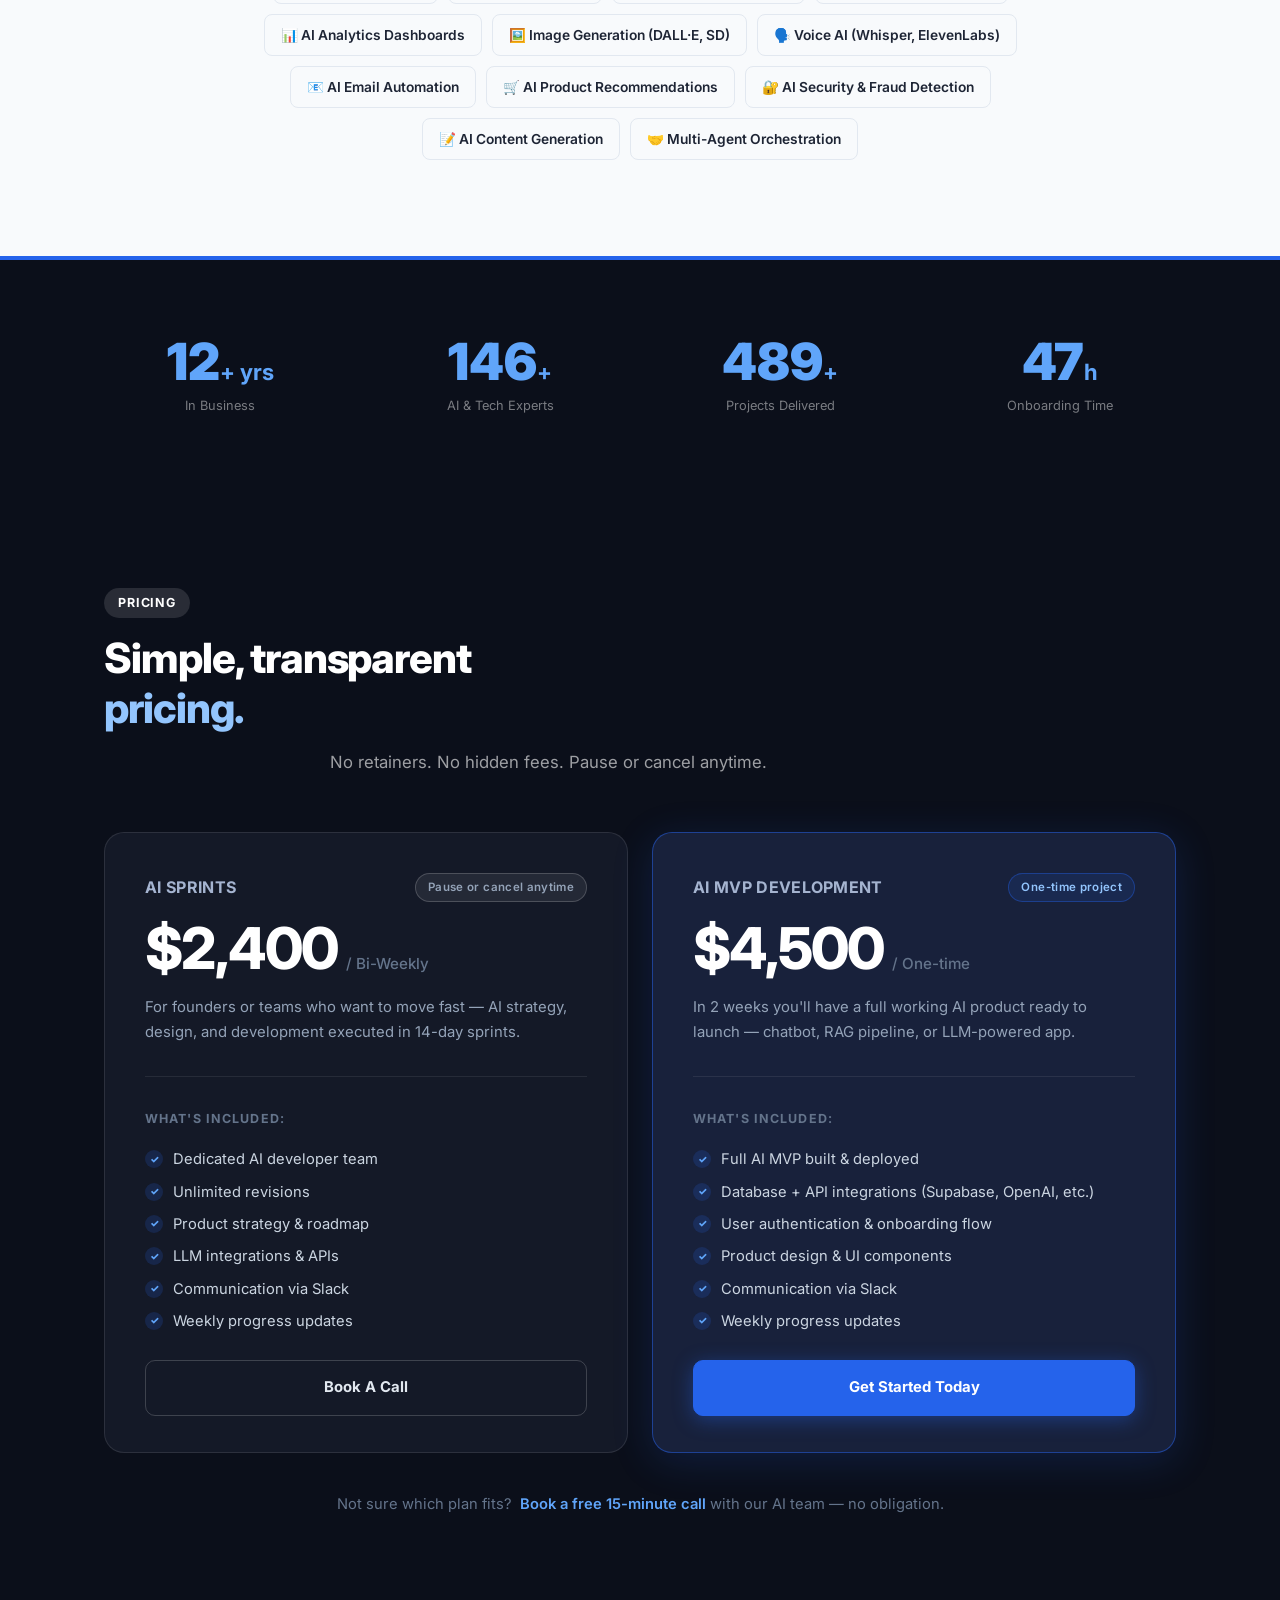
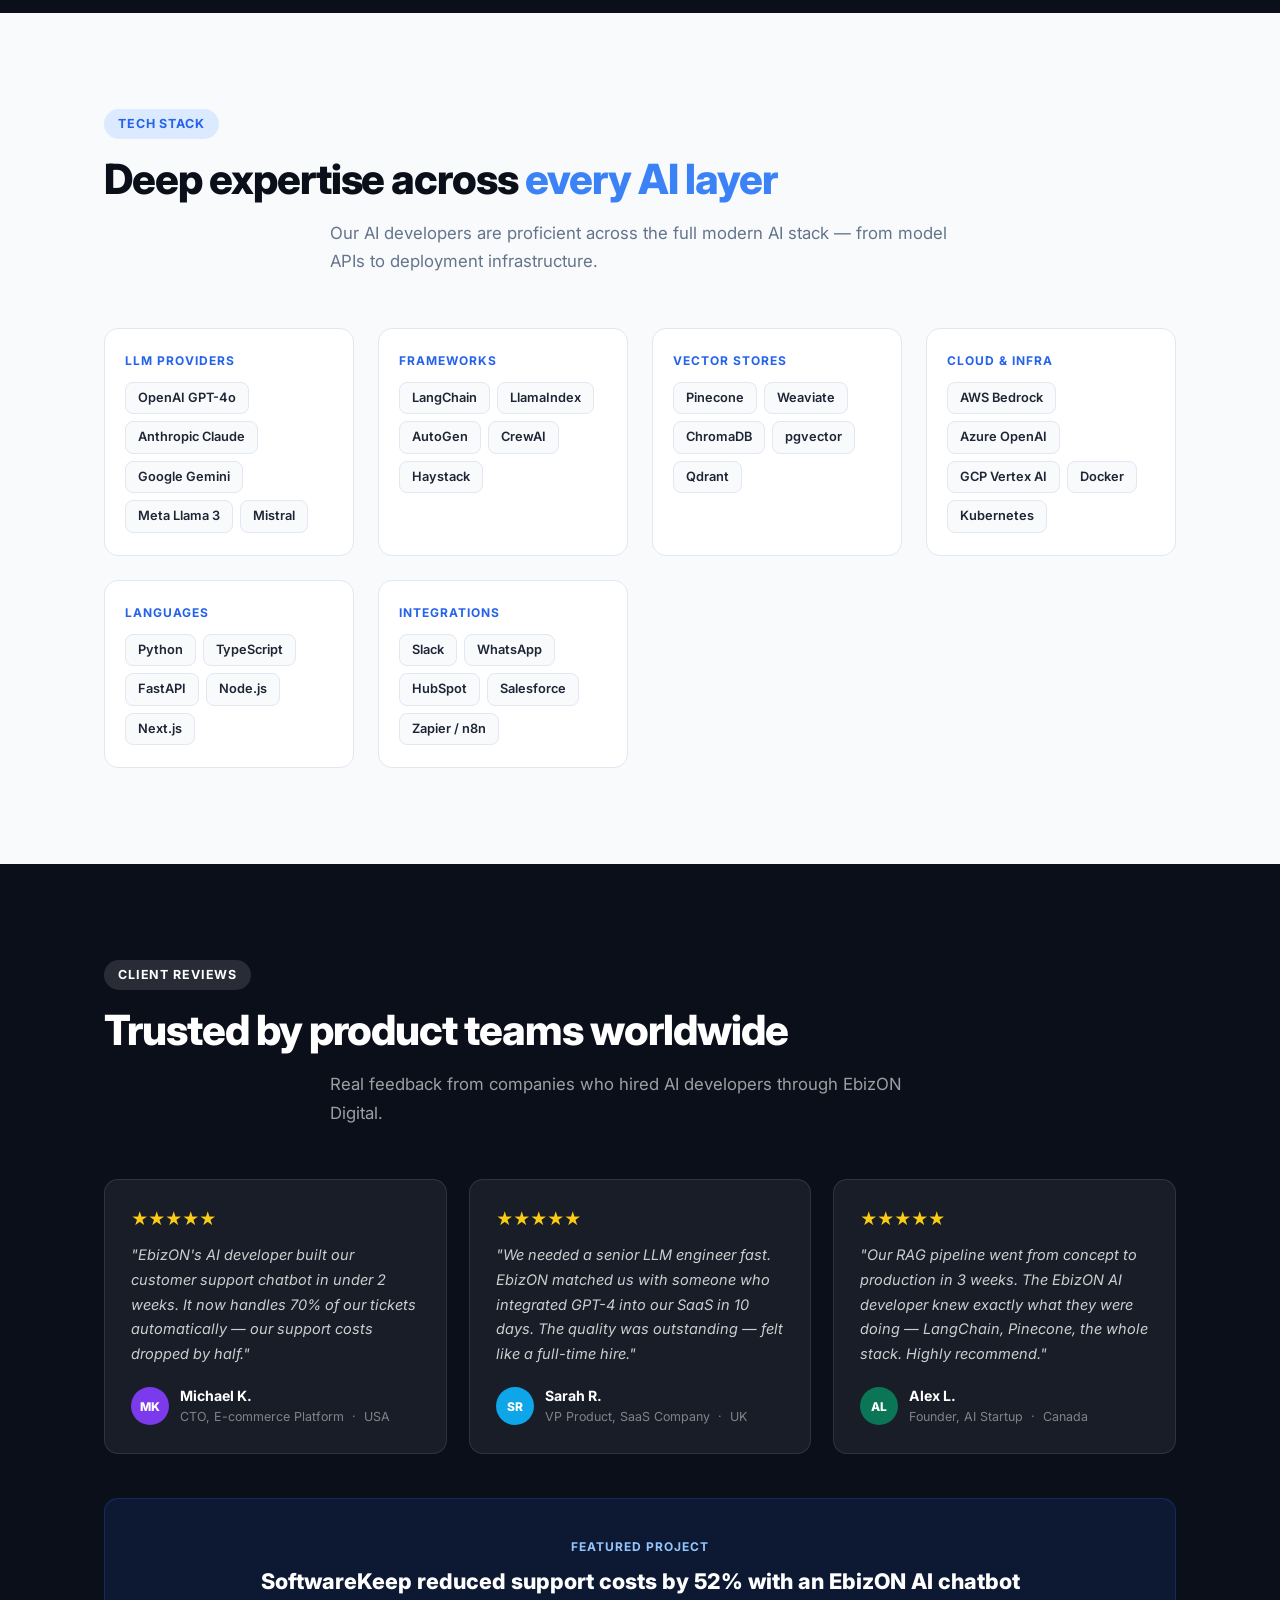
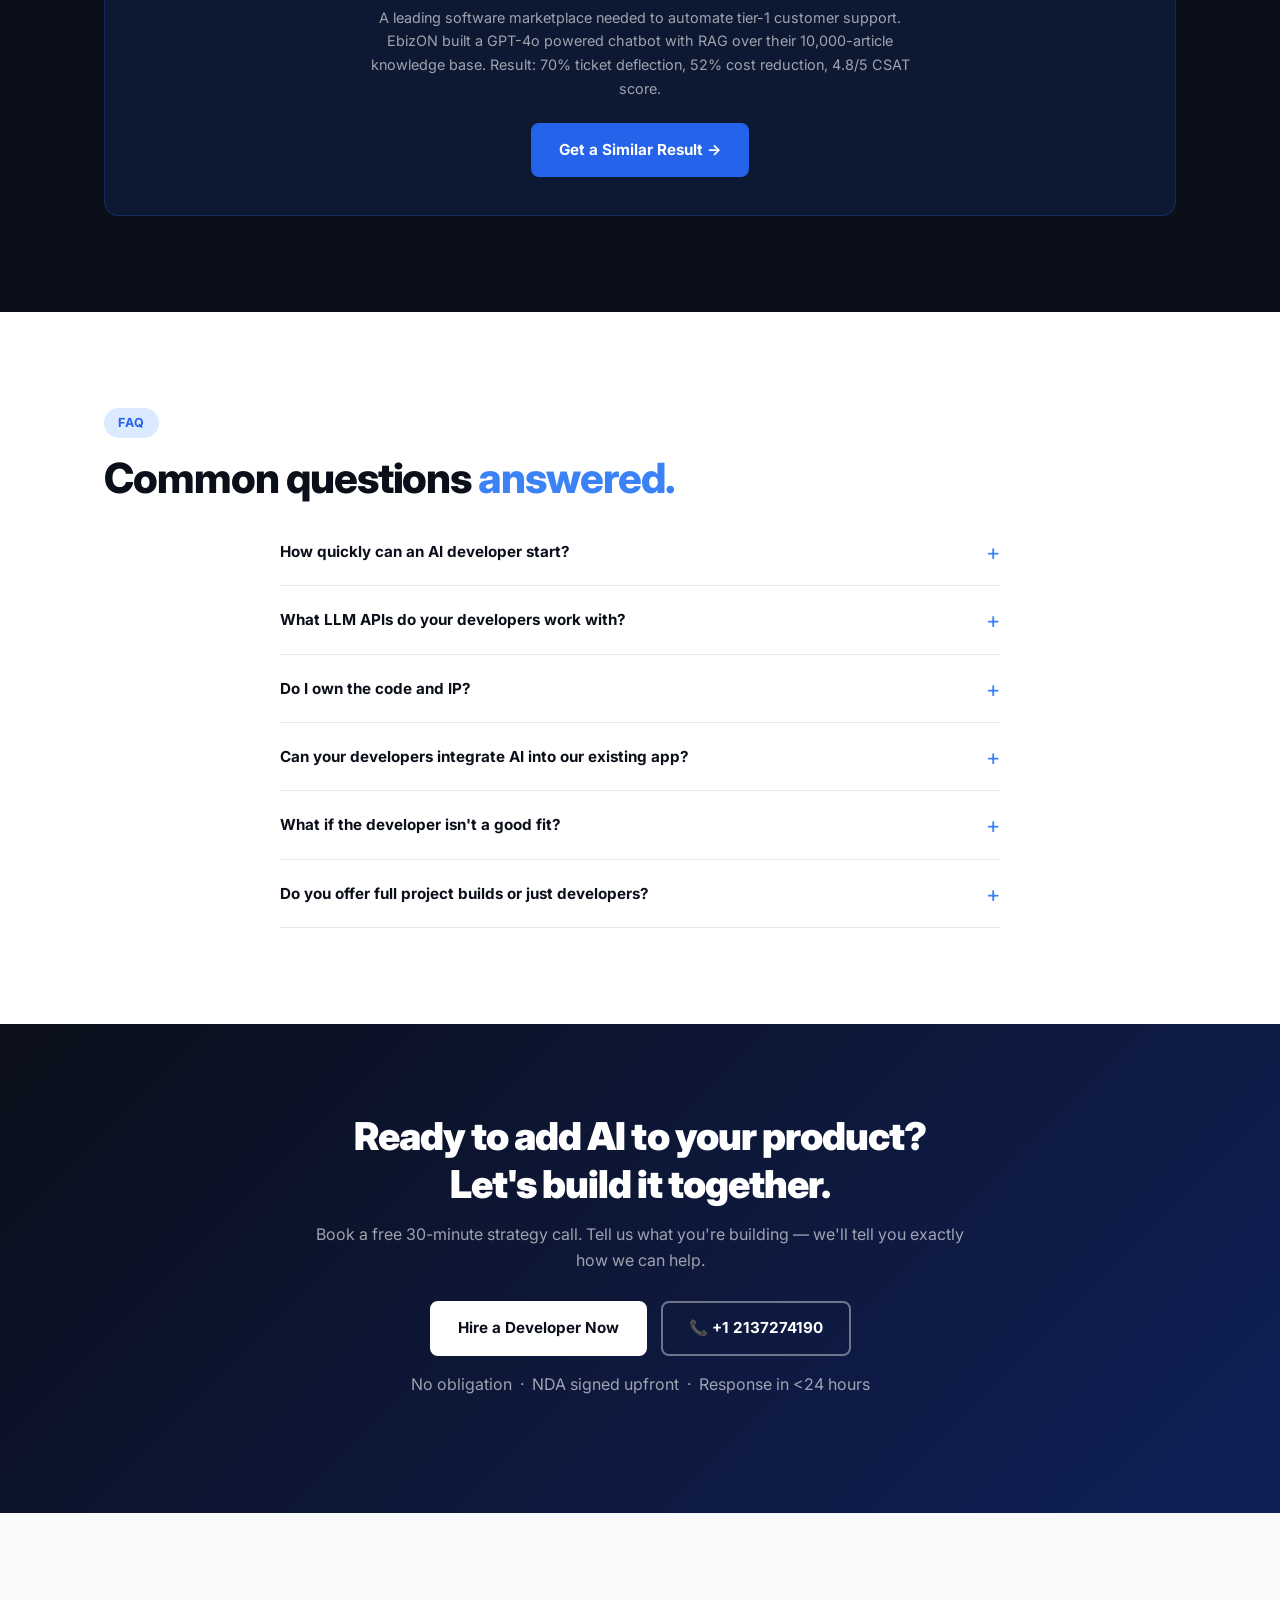
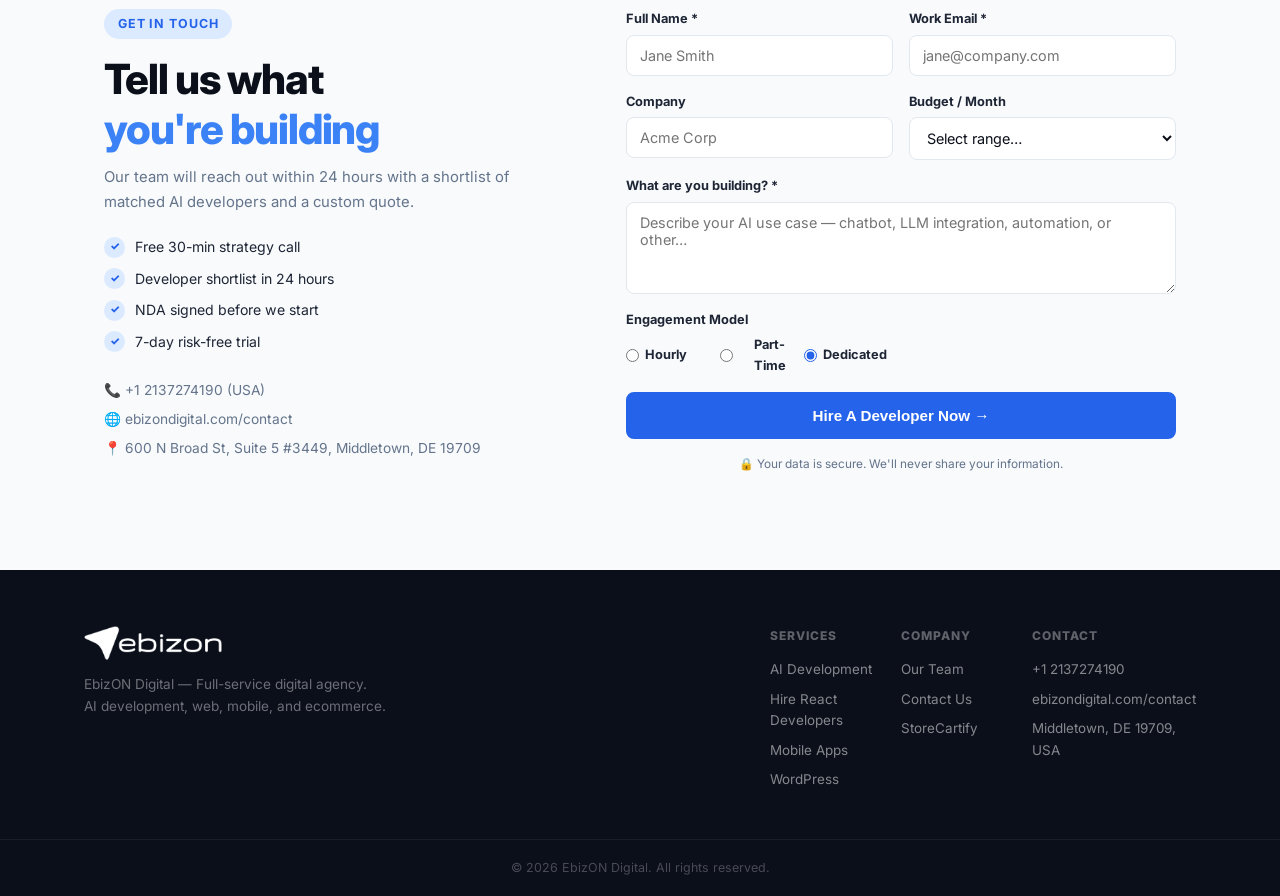
==== commit 87d09ba7: "new page added" ====
--- a/ai-developer/index.html
+++ b/ai-developer/index.html
@@ -756,6 +756,28 @@
   </a>
 
   <script src="script.js" data-cfasync="false"></script>
+
+  <script>
+     <!-- hidden fields -->
+
+    document.addEventListener("DOMContentLoaded", function () {
+  const params = new URLSearchParams(window.location.search);
+
+  // UTM Fields
+  const utmSource = params.get("utm_source") || "";
+  const utmCampaign = params.get("utm_campaign") || "";
+
+  // Landing Page
+  const landingPage = window.location.href;
+
+  // Set UTM + landing page fields right away for top form
+  document.getElementById("hidden-source").value = utmSource;
+  document.getElementById("hidden-campaign").value = utmCampaign;
+  document.getElementById("hidden-landing-page").value = landingPage;
+
+});
+
+  </script>
 </body>
 
 </html>
--- a/ai-developer/style.css
+++ b/ai-developer/style.css
@@ -154,17 +154,17 @@
   background: var(--dark);
 }
 
+.container,
 .section-inner {
-  max-width: 1160px;
+  max-width: 1200px;
   margin: 0 auto;
-  padding: 0 24px;
-  text-align: center;
+  padding: 0 5%;
 }
 
 .section-inner-narrow {
   max-width: 880px;
   margin: 0 auto;
-  padding: 0 24px;
+  padding: 0 5%;
 }
 
 .pill {
@@ -243,6 +243,15 @@
   gap: 28px;
   padding: 0 24px;
   height: 68px;
+}
+
+@media (min-width: 900px) {
+  #navbar {
+    padding: 0.9rem 8%;
+  }
+  .nav-inner {
+    padding: 0 0; /* handled by navbar padding on desktop */
+  }
 }
 
 .nav-logo {
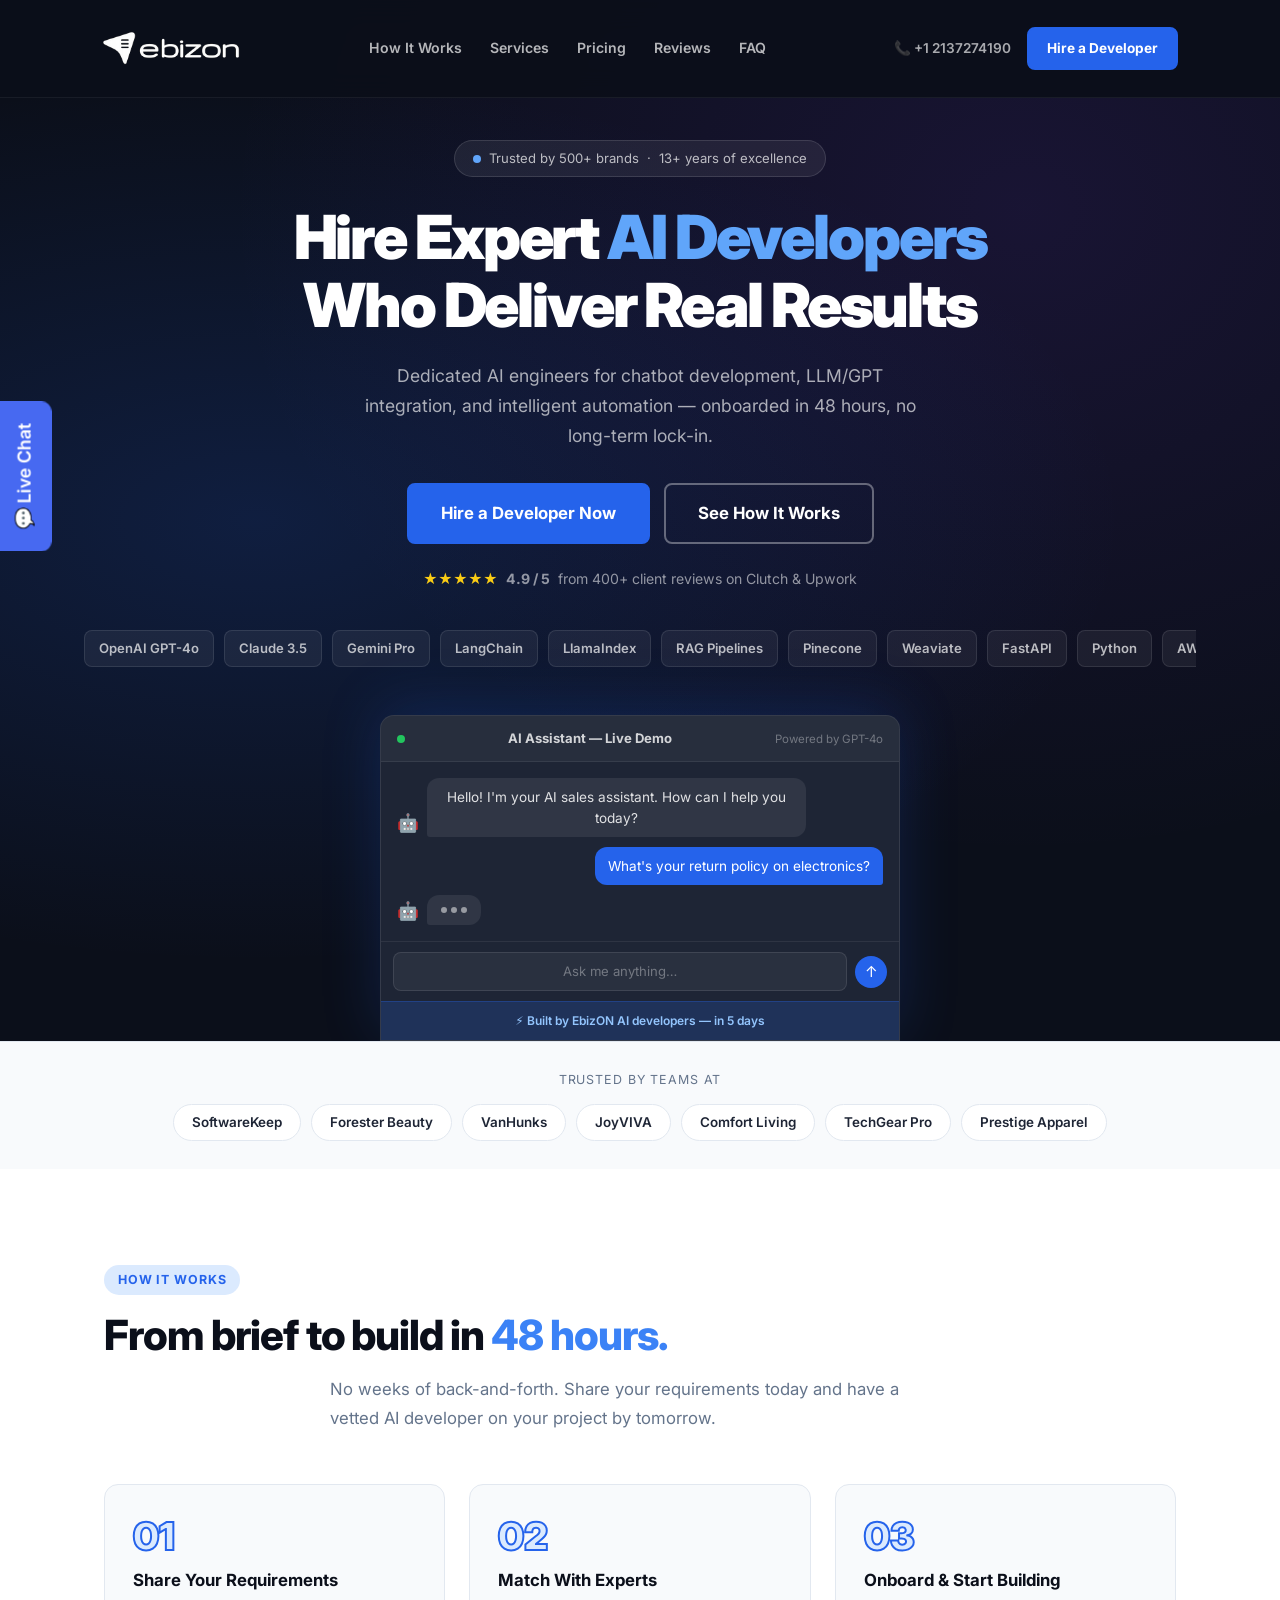
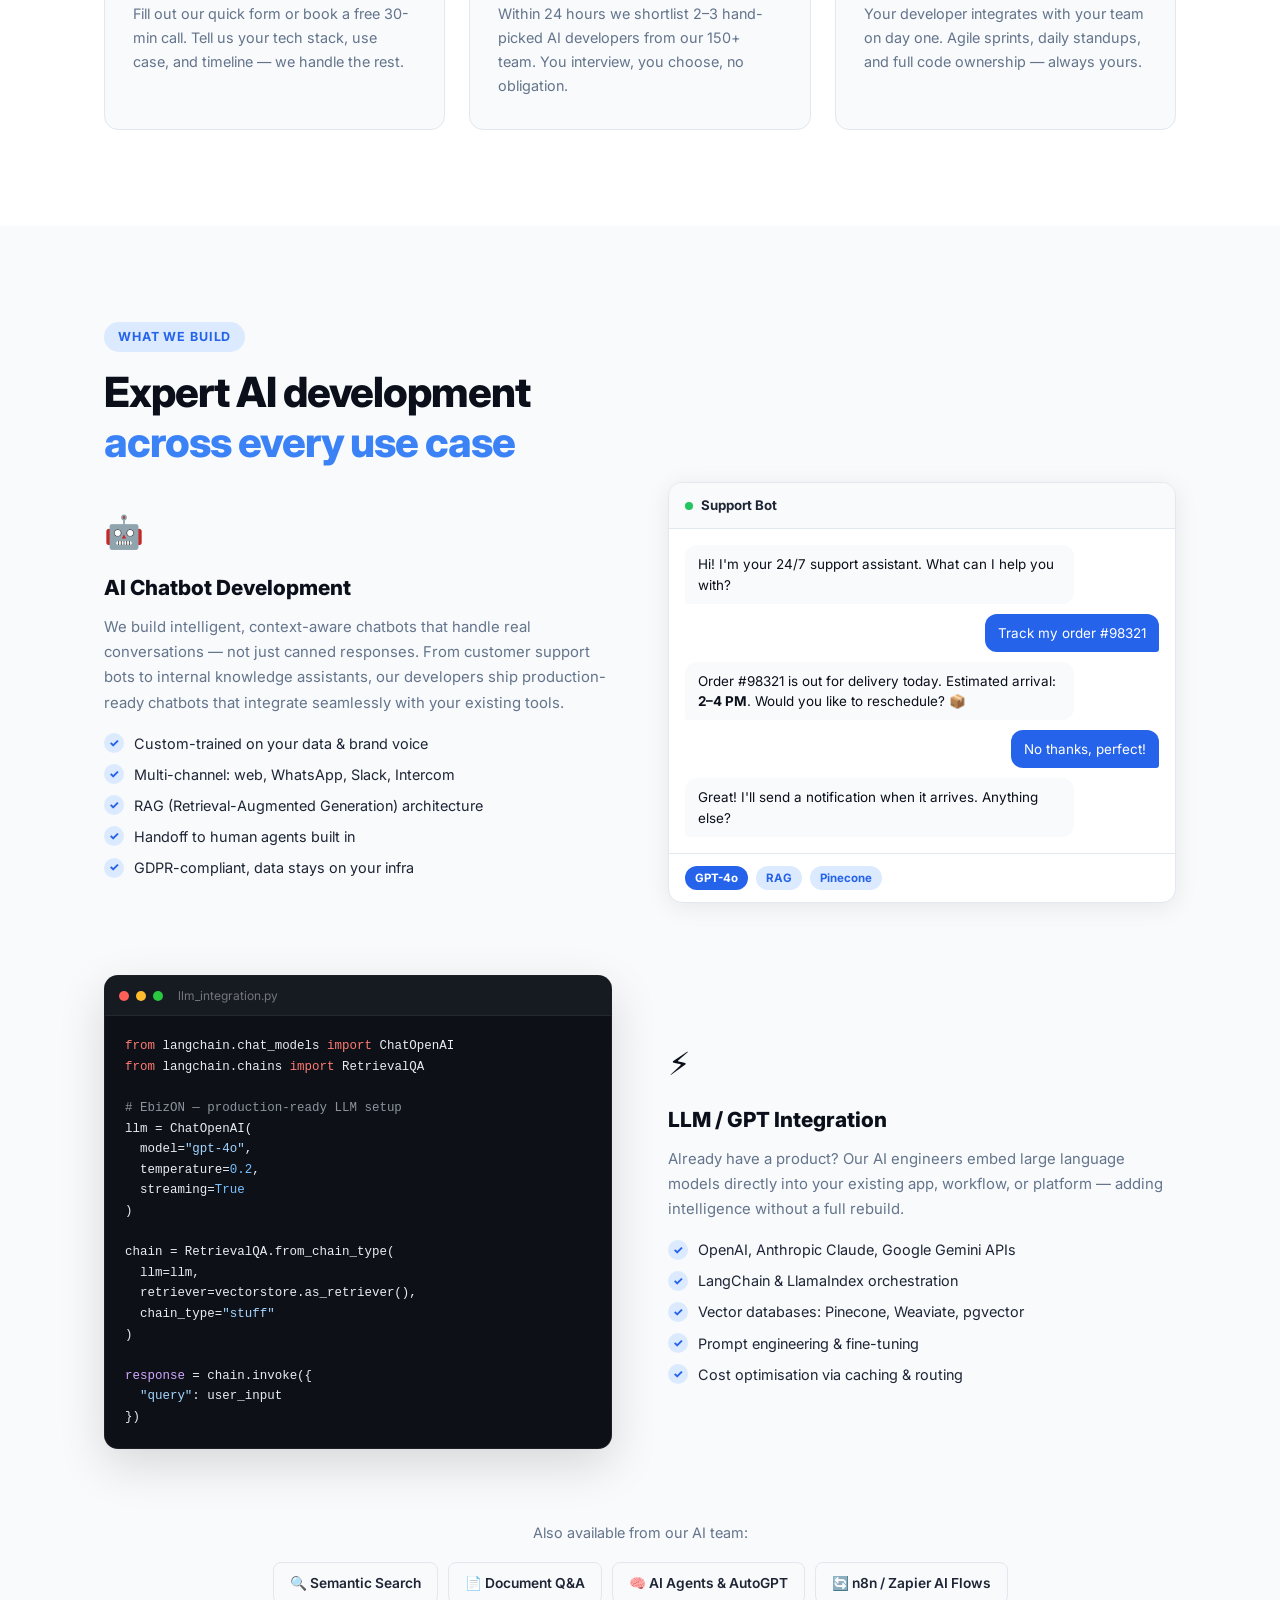
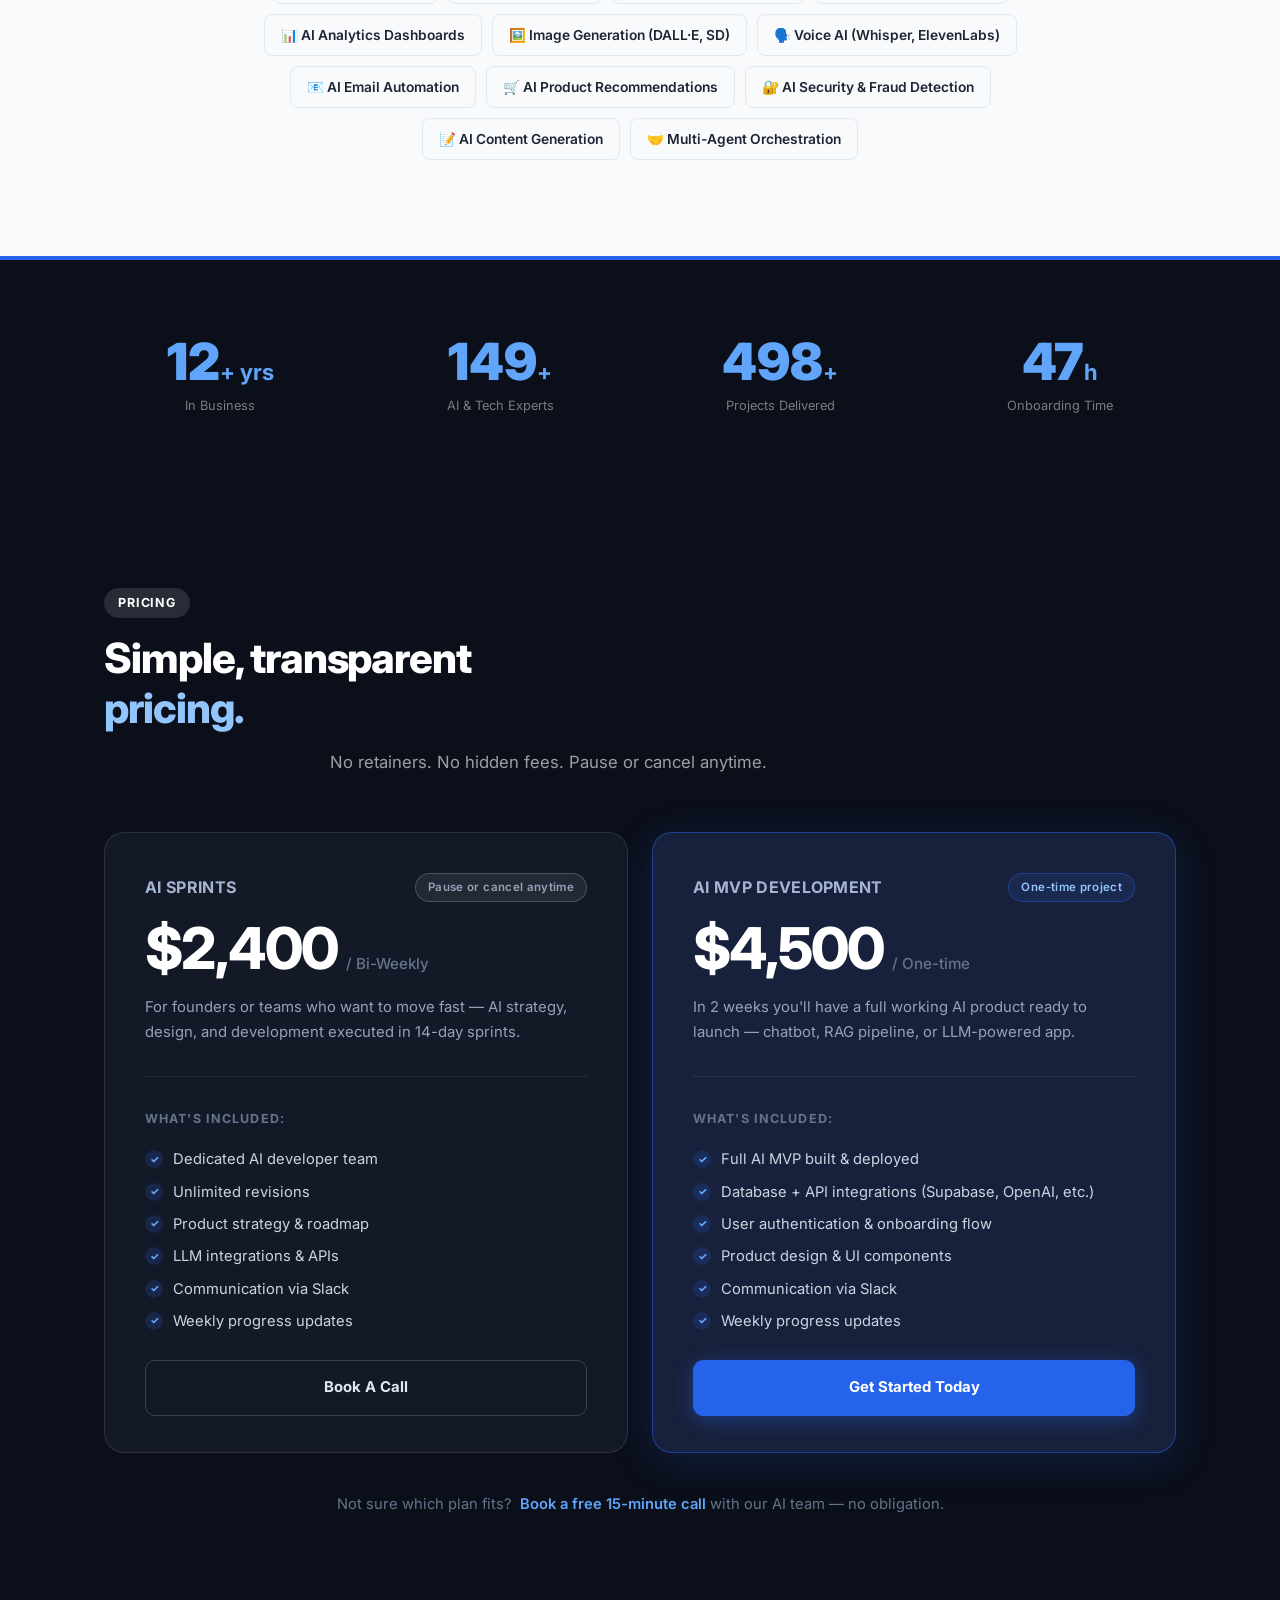
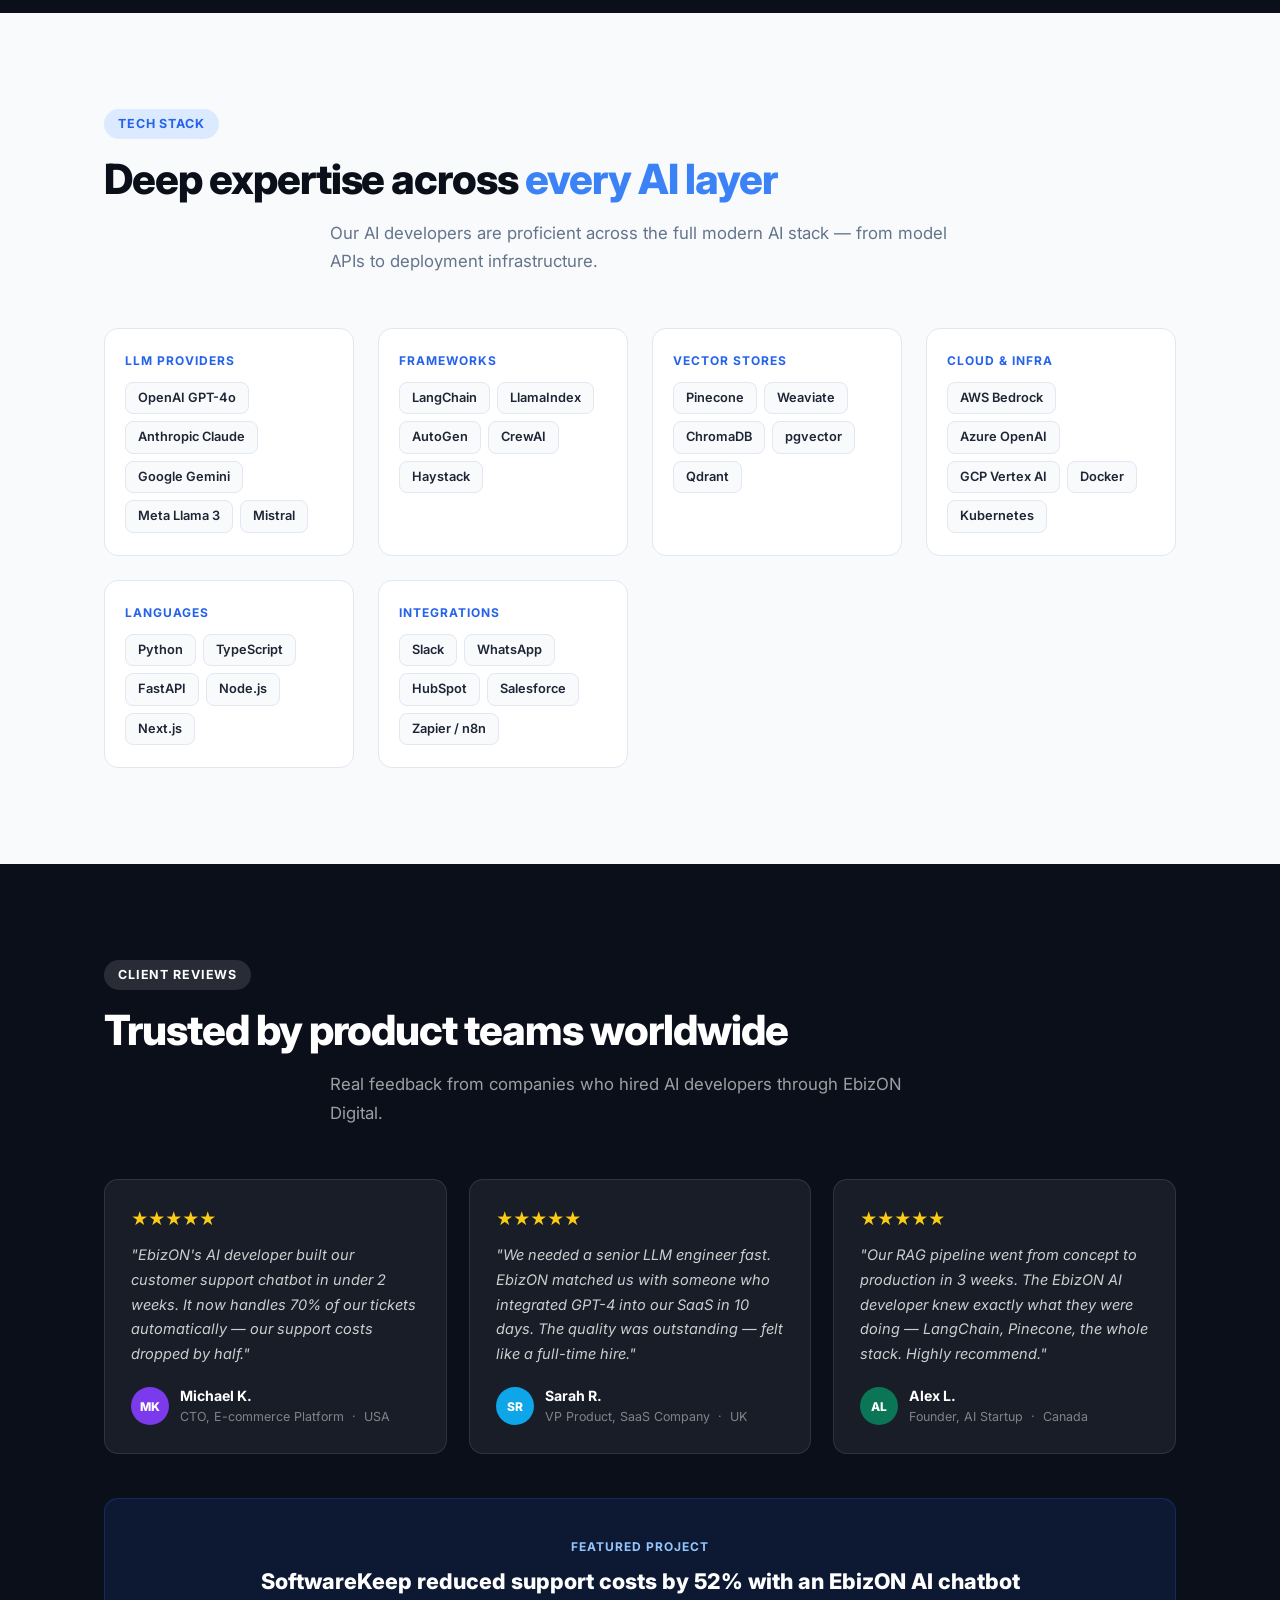
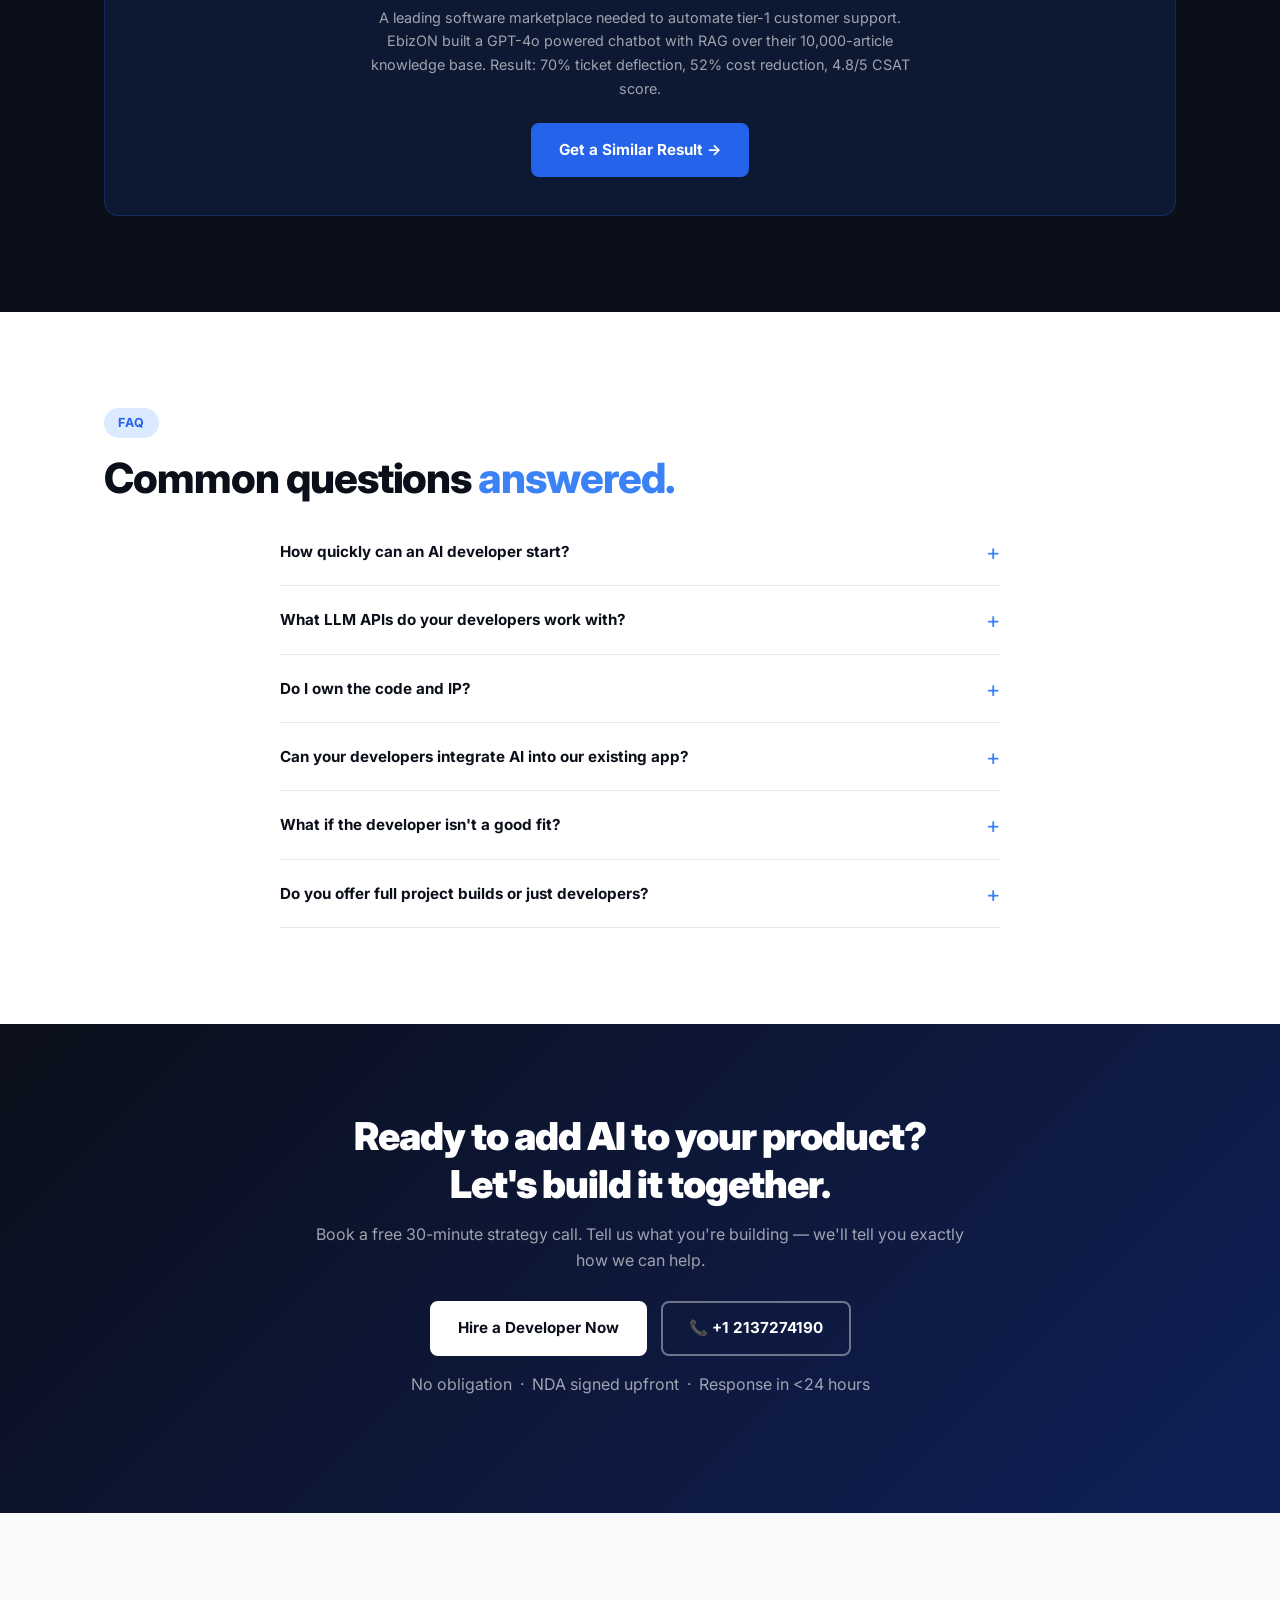
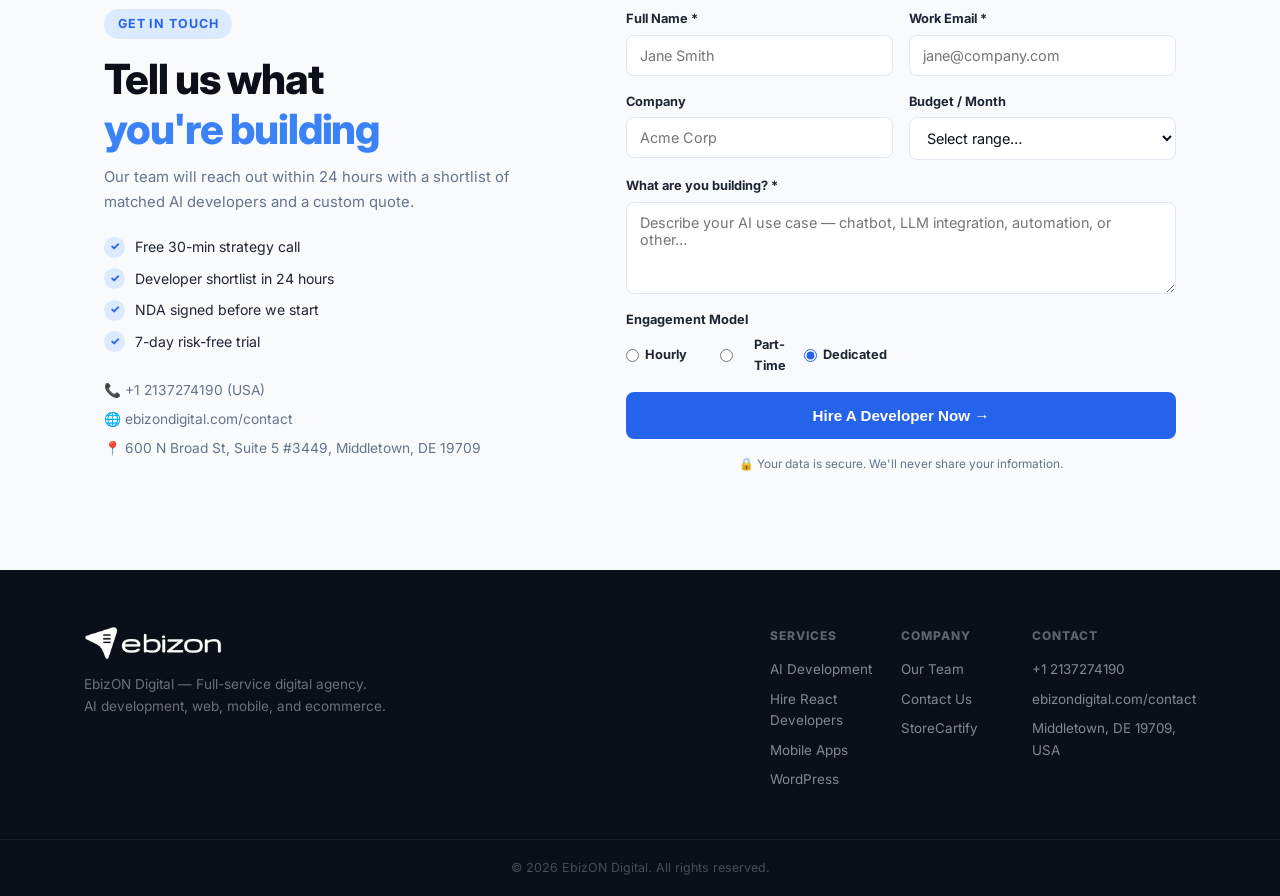
==== commit 452e7d77: "logo updated" ====
--- a/ai-developer/index.html
+++ b/ai-developer/index.html
@@ -59,7 +59,7 @@
   <header id="navbar">
     <div class="nav-inner">
       <a href="https://www.ebizondigital.com/" class="nav-logo">
-        <img src="logo.webp" alt="EbizON Digital" class="logo-img logo-img-light" />
+        <img src="../assets/ebizon_logo_transparent.png" alt="EbizON Digital" class="logo-img logo-img-light" />
       </a>
       <nav id="navLinks" class="nav-links">
         <a href="#how-it-works">How It Works</a>
@@ -715,7 +715,7 @@
   <footer class="footer">
     <div class="foot-inner">
       <div class="foot-brand">
-        <img src="logo.webp" alt="EbizON Digital" class="logo-img logo-img-light" />
+        <img src="../assets/ebizon_logo_transparent.png" alt="EbizON Digital" class="logo-img logo-img-light" />
         <p>EbizON Digital — Full-service digital agency.<br>AI development, web, mobile, and ecommerce.</p>
       </div>
       <div class="foot-links">
--- a/ai-developer/style.css
+++ b/ai-developer/style.css
@@ -265,9 +265,6 @@
   width: auto;
 }
 
-.logo-img-light {
-  filter: brightness(0) invert(1);
-}
 
 .nav-links {
   display: flex;
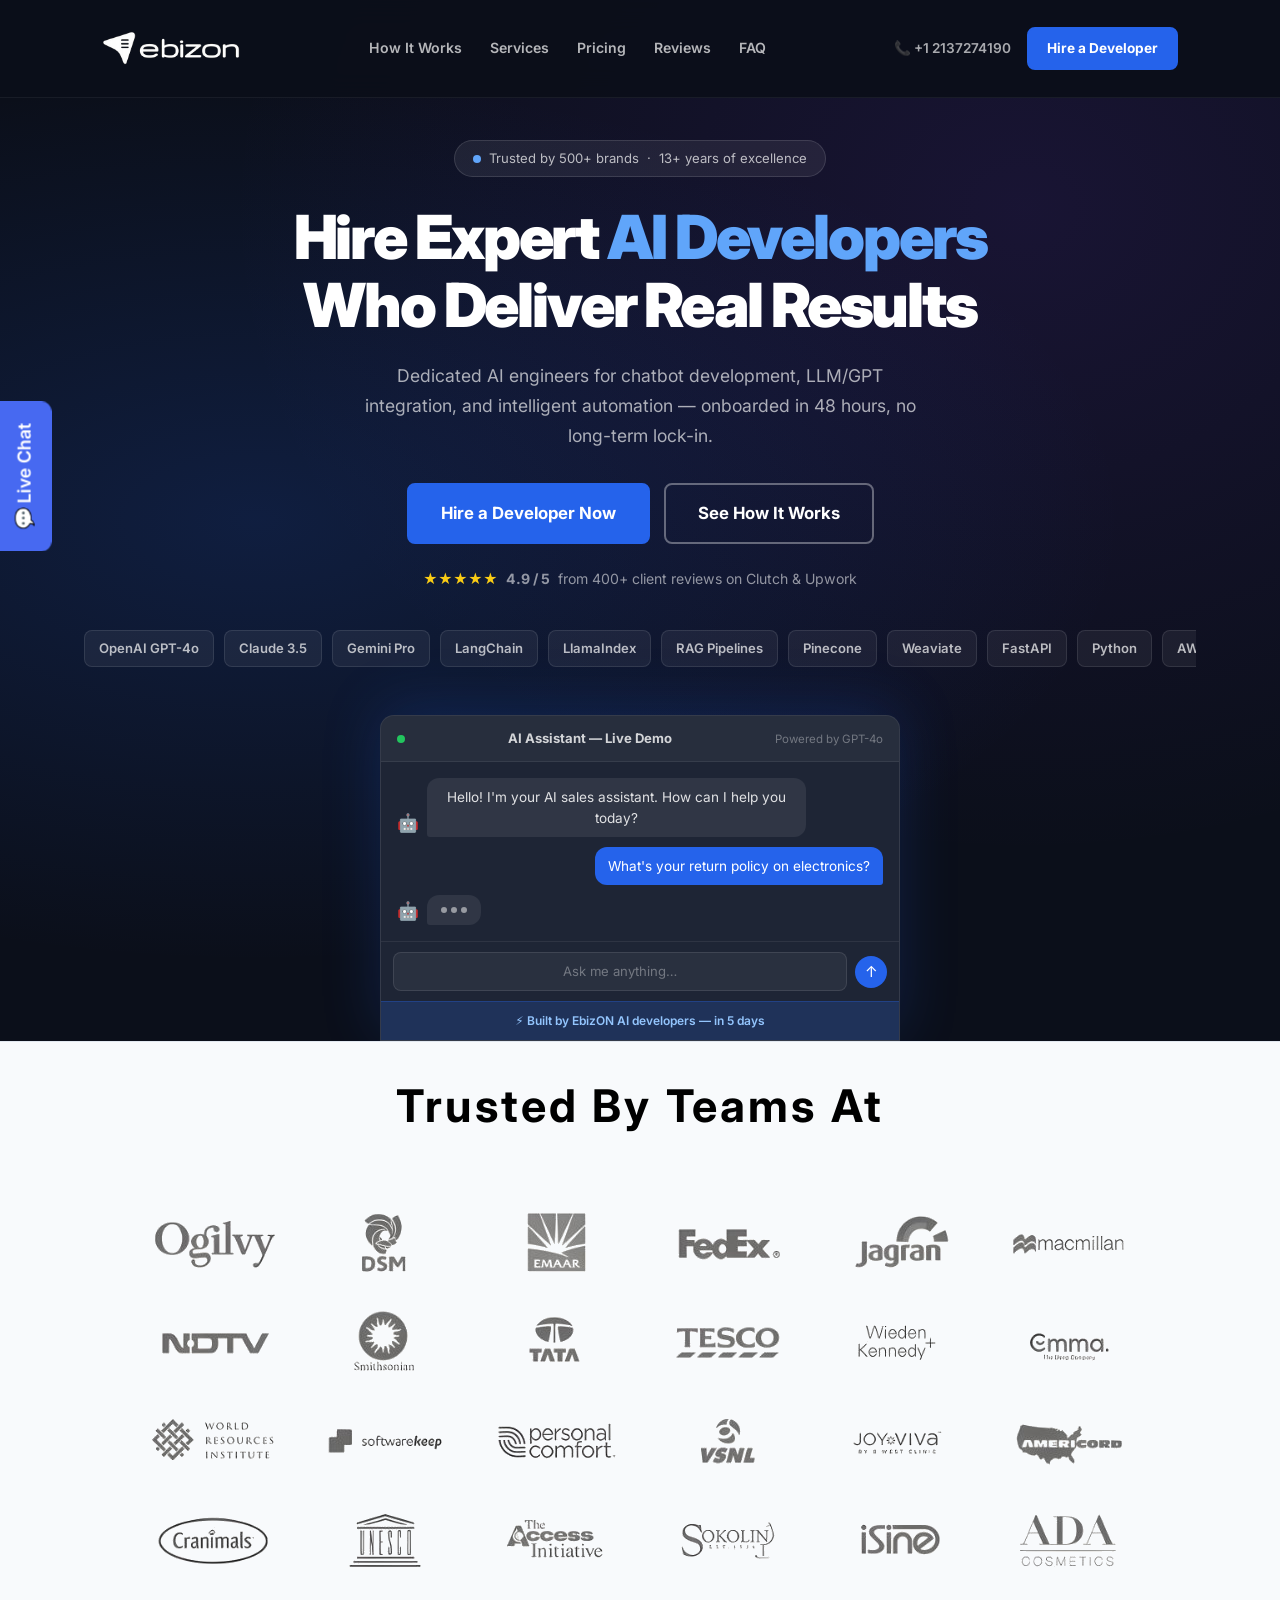
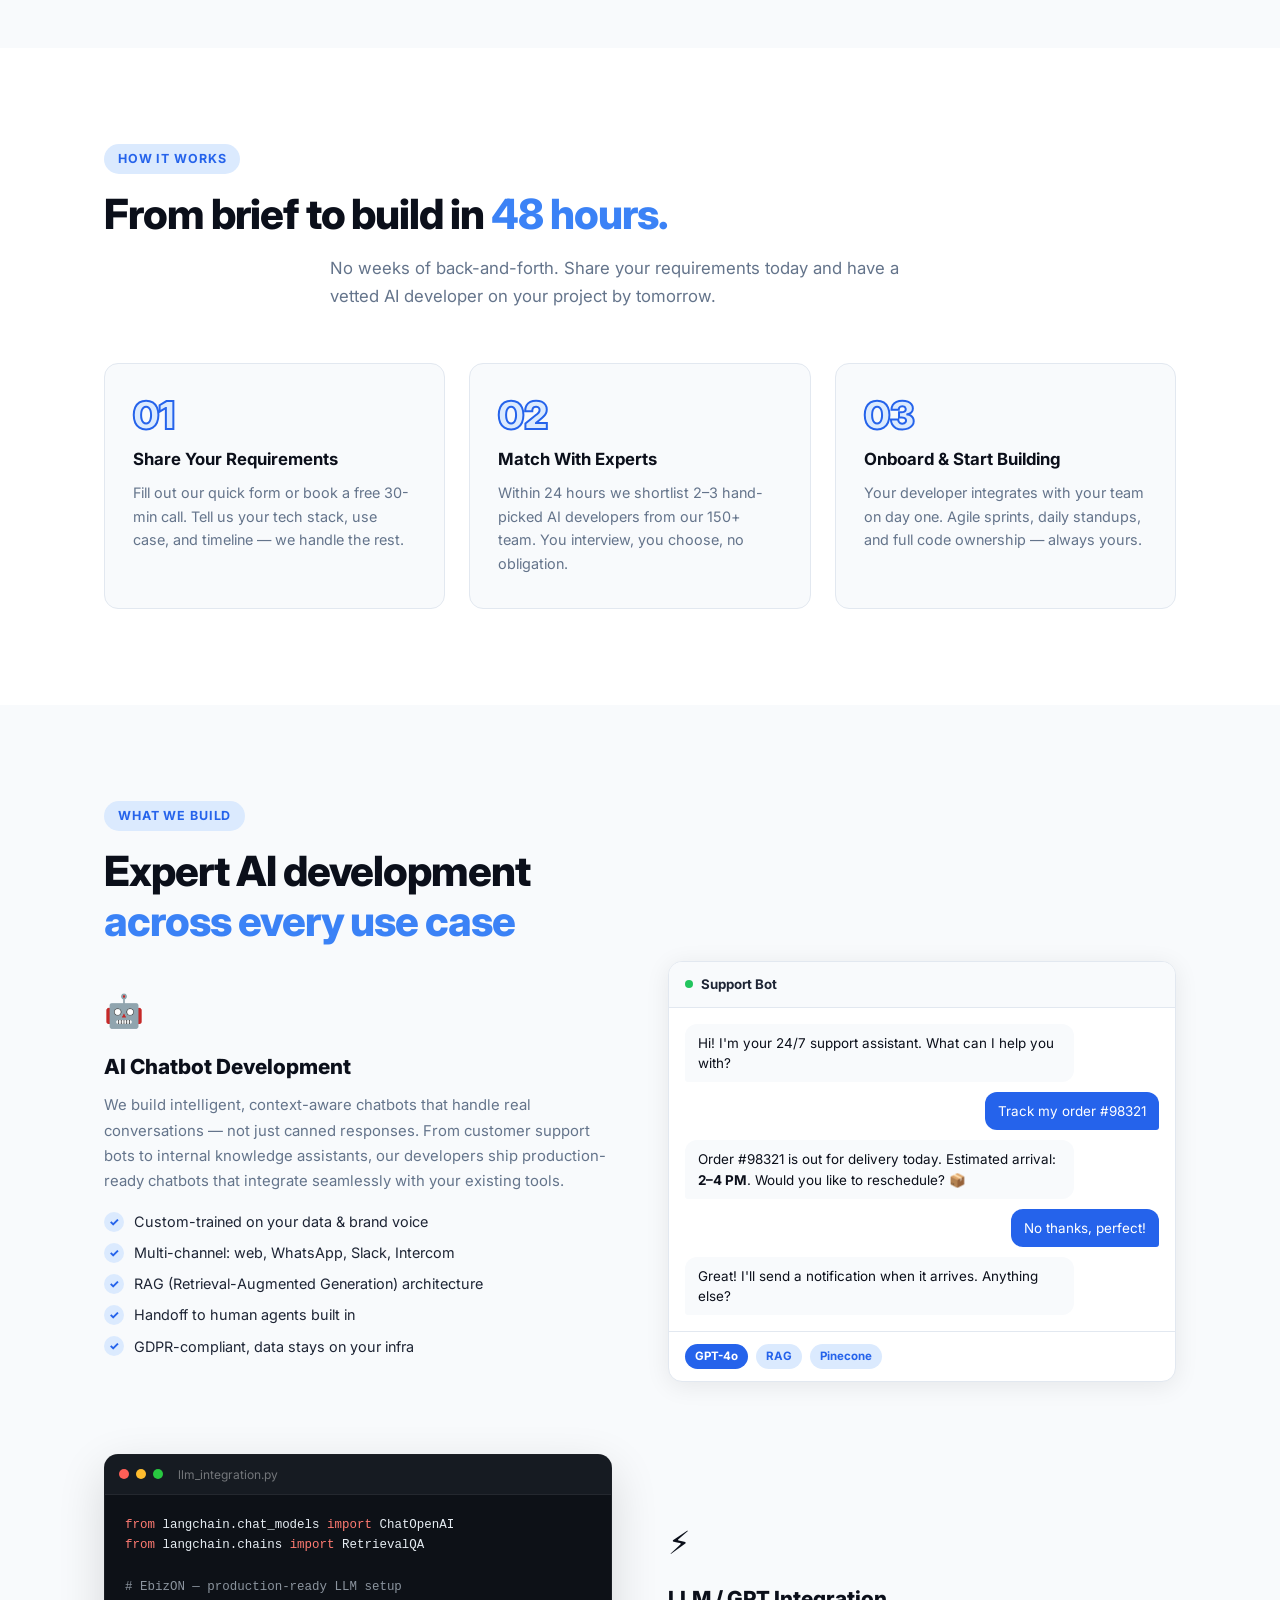
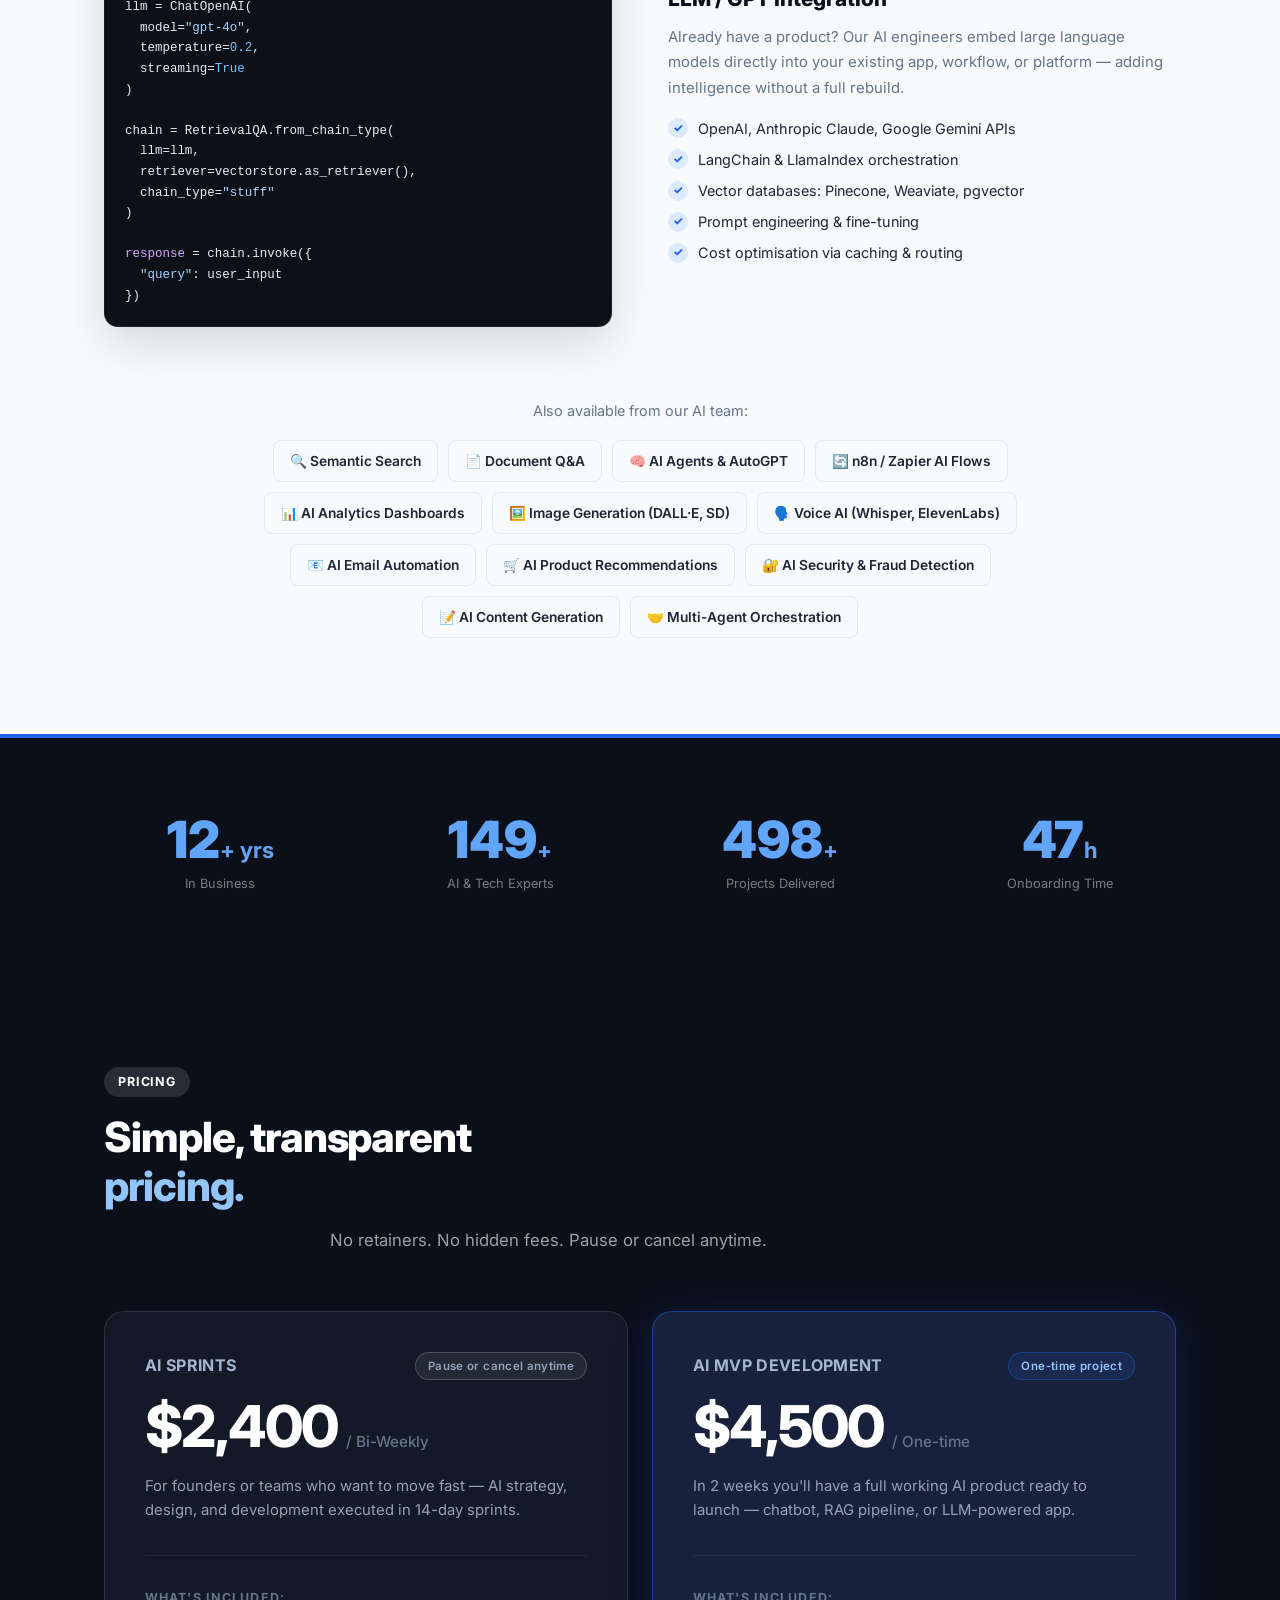
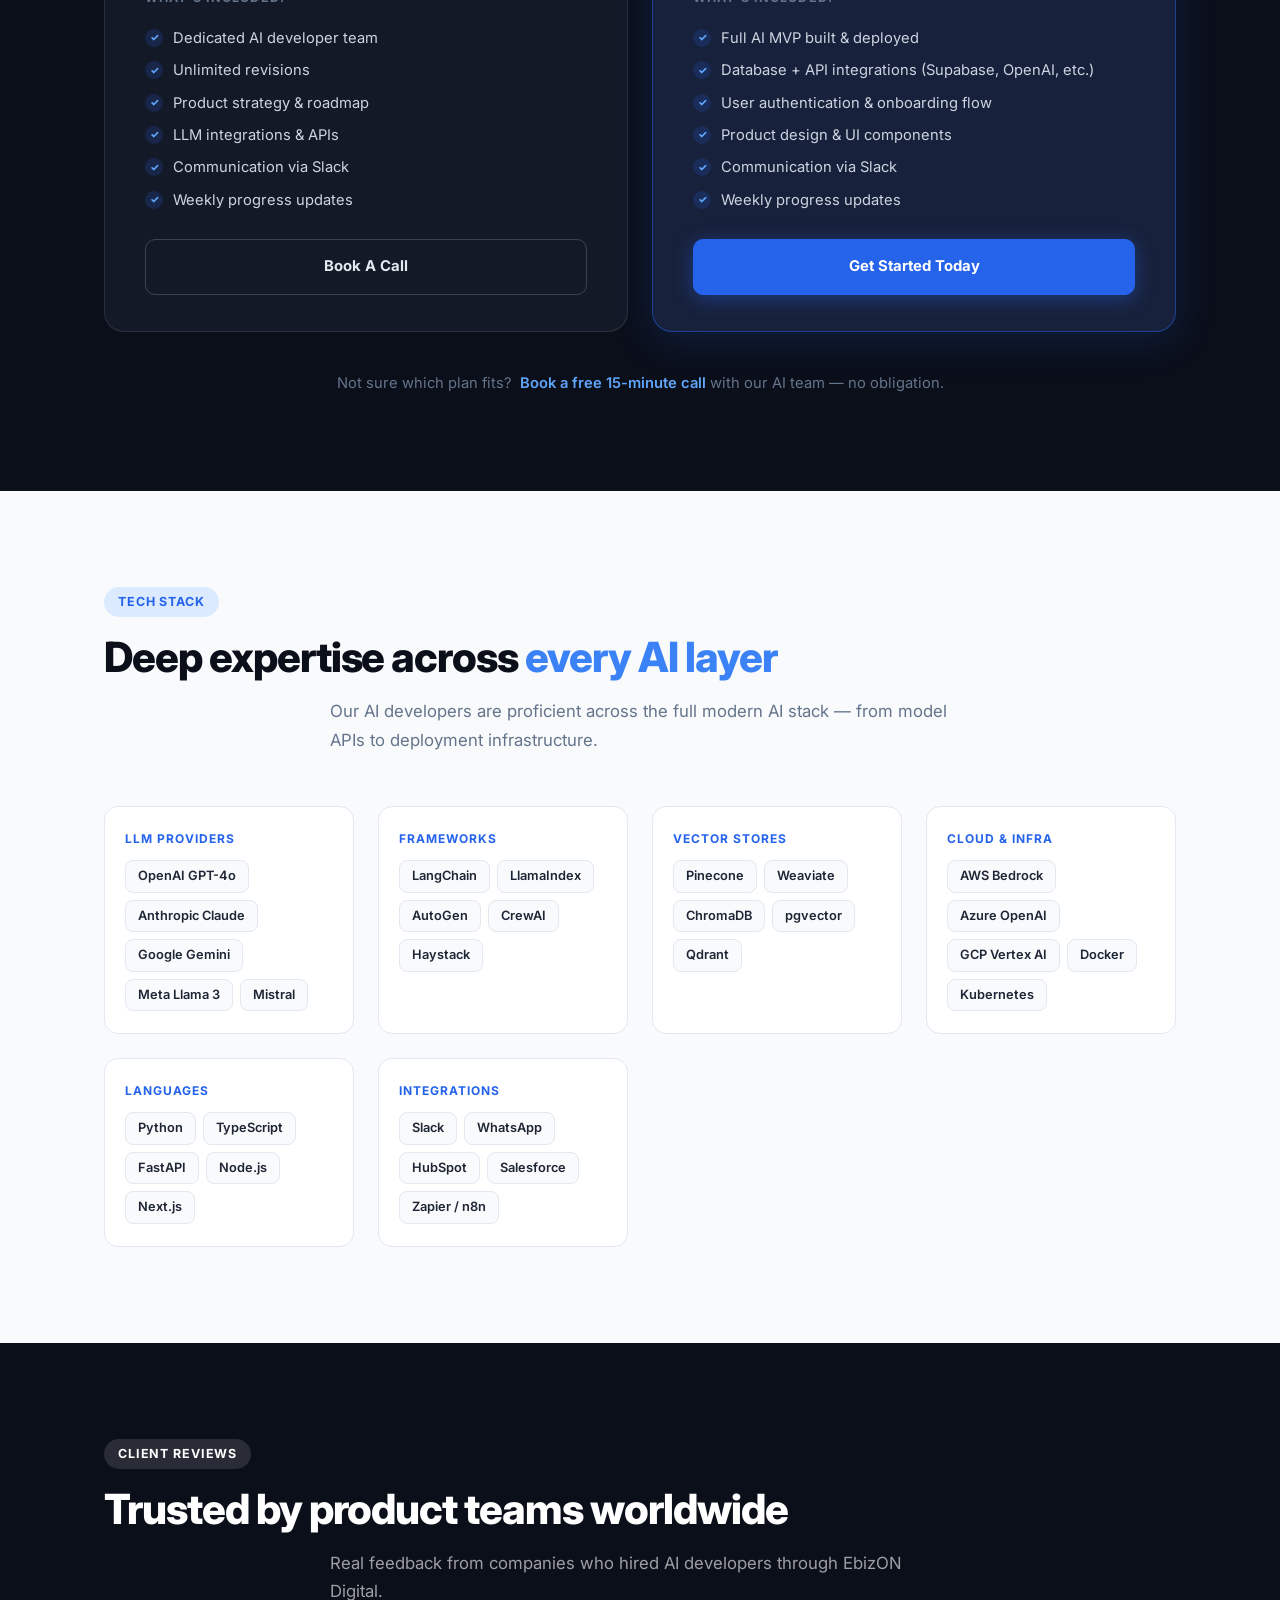
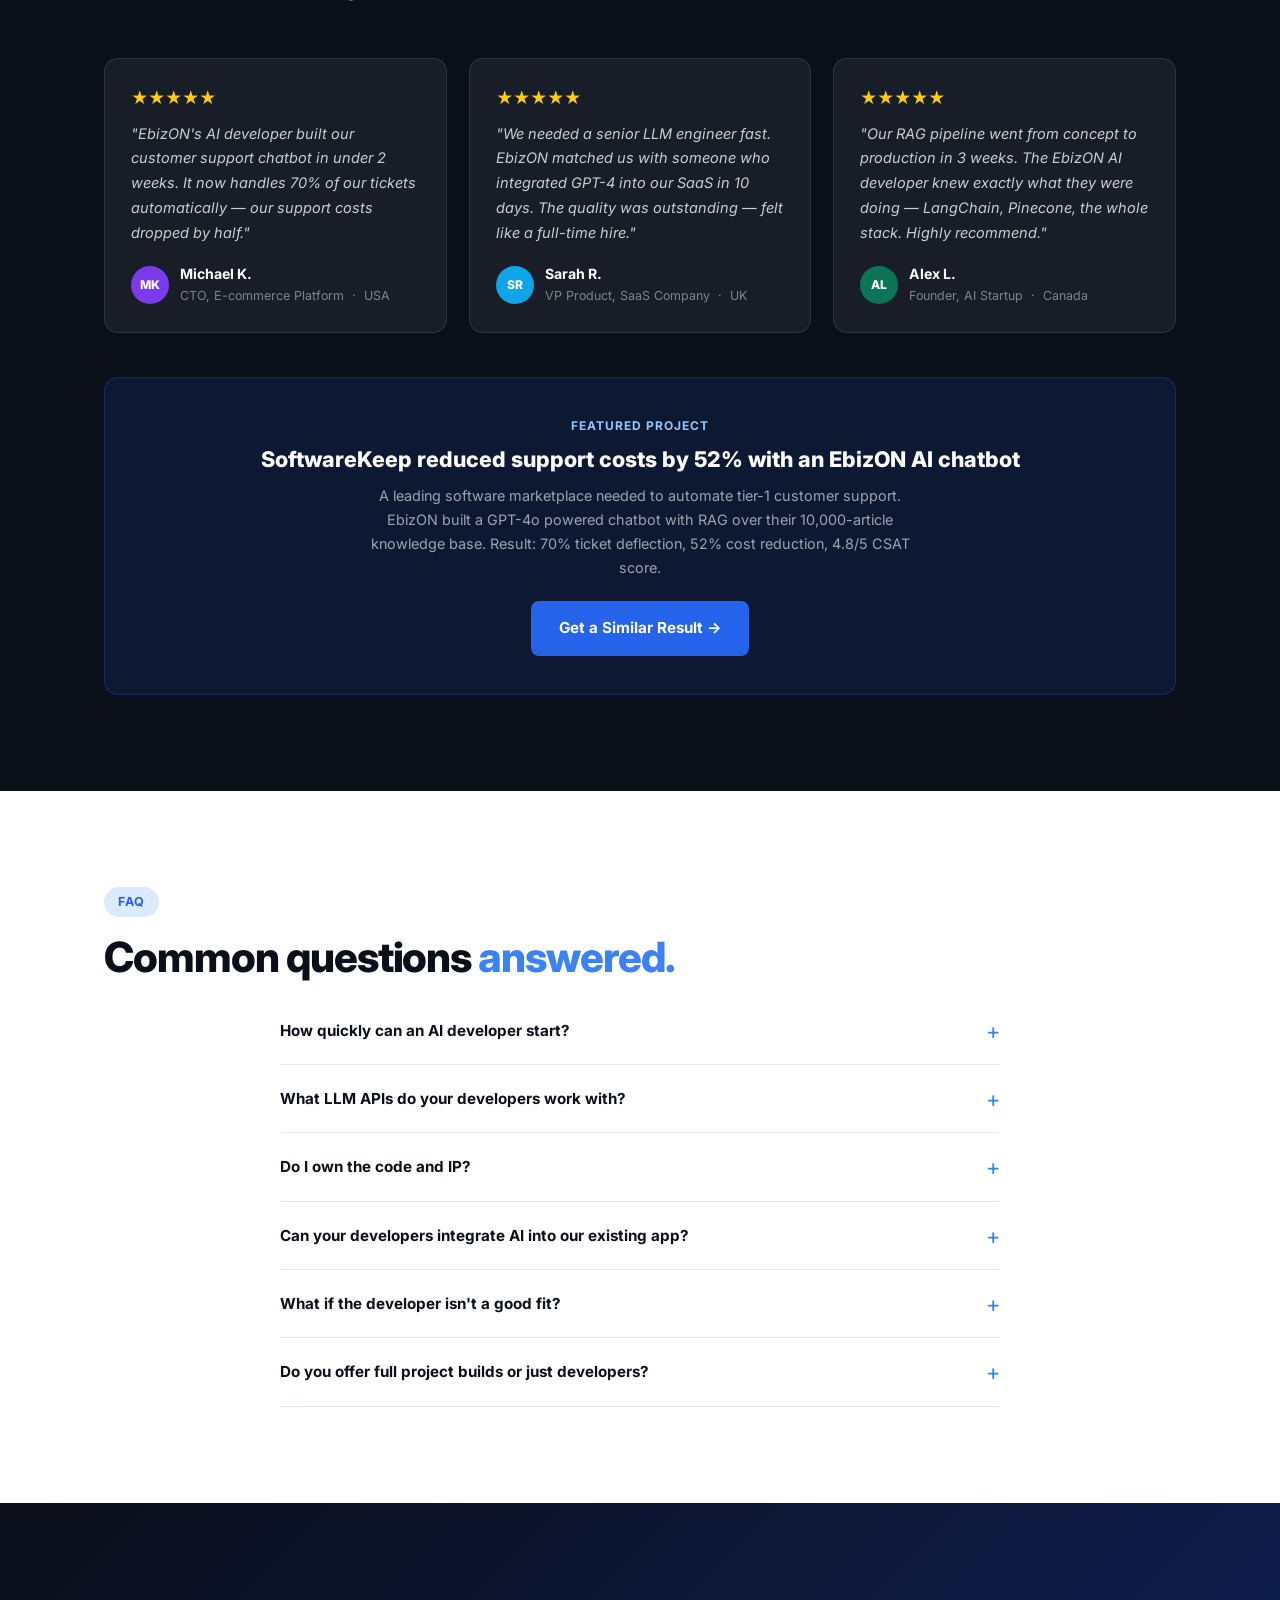
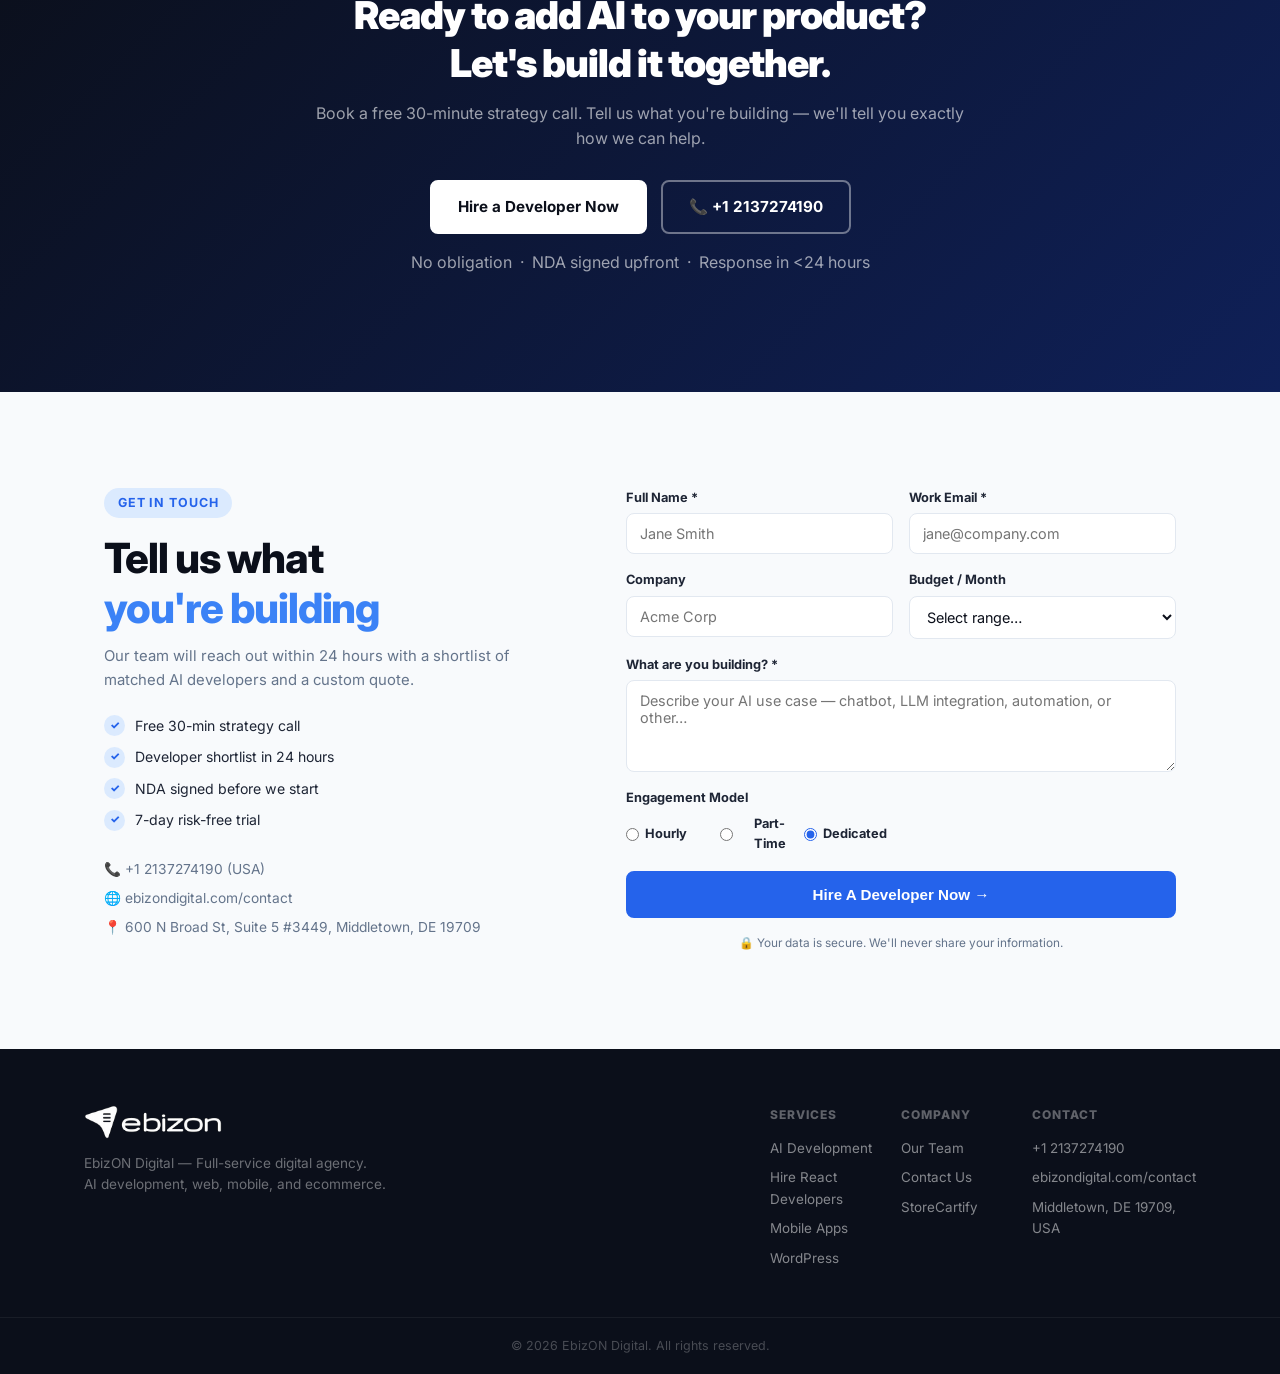
==== commit 16ec8ba1: "updated client logo" ====
--- a/ai-developer/index.html
+++ b/ai-developer/index.html
@@ -167,15 +167,9 @@
   <!-- ══ TRUST BAR ═════════════════════════════════════════════════════════ -->
   <section class="trust-bar">
     <div class="trust-inner">
-      <p class="trust-label">Trusted by teams at</p>
+      <p class="trust-label">Trusted By Teams At</p>
       <div class="trust-logos">
-        <span class="logo-pill">SoftwareKeep</span>
-        <span class="logo-pill">Forester Beauty</span>
-        <span class="logo-pill">VanHunks</span>
-        <span class="logo-pill">JoyVIVA</span>
-        <span class="logo-pill">Comfort Living</span>
-        <span class="logo-pill">TechGear Pro</span>
-        <span class="logo-pill">Prestige Apparel</span>
+       <img src="../assets/client-logos-transparent.png" alt="">
       </div>
     </div>
   </section>
--- a/ai-developer/style.css
+++ b/ai-developer/style.css
@@ -612,9 +612,9 @@
 }
 
 .trust-label {
-  font-size: .78rem;
-  color: var(--muted);
-  text-transform: uppercase;
+  font-size: 45px;
+  color: black;
+  font-weight: bold;
   letter-spacing: .07em;
   margin-bottom: 14px;
 }
